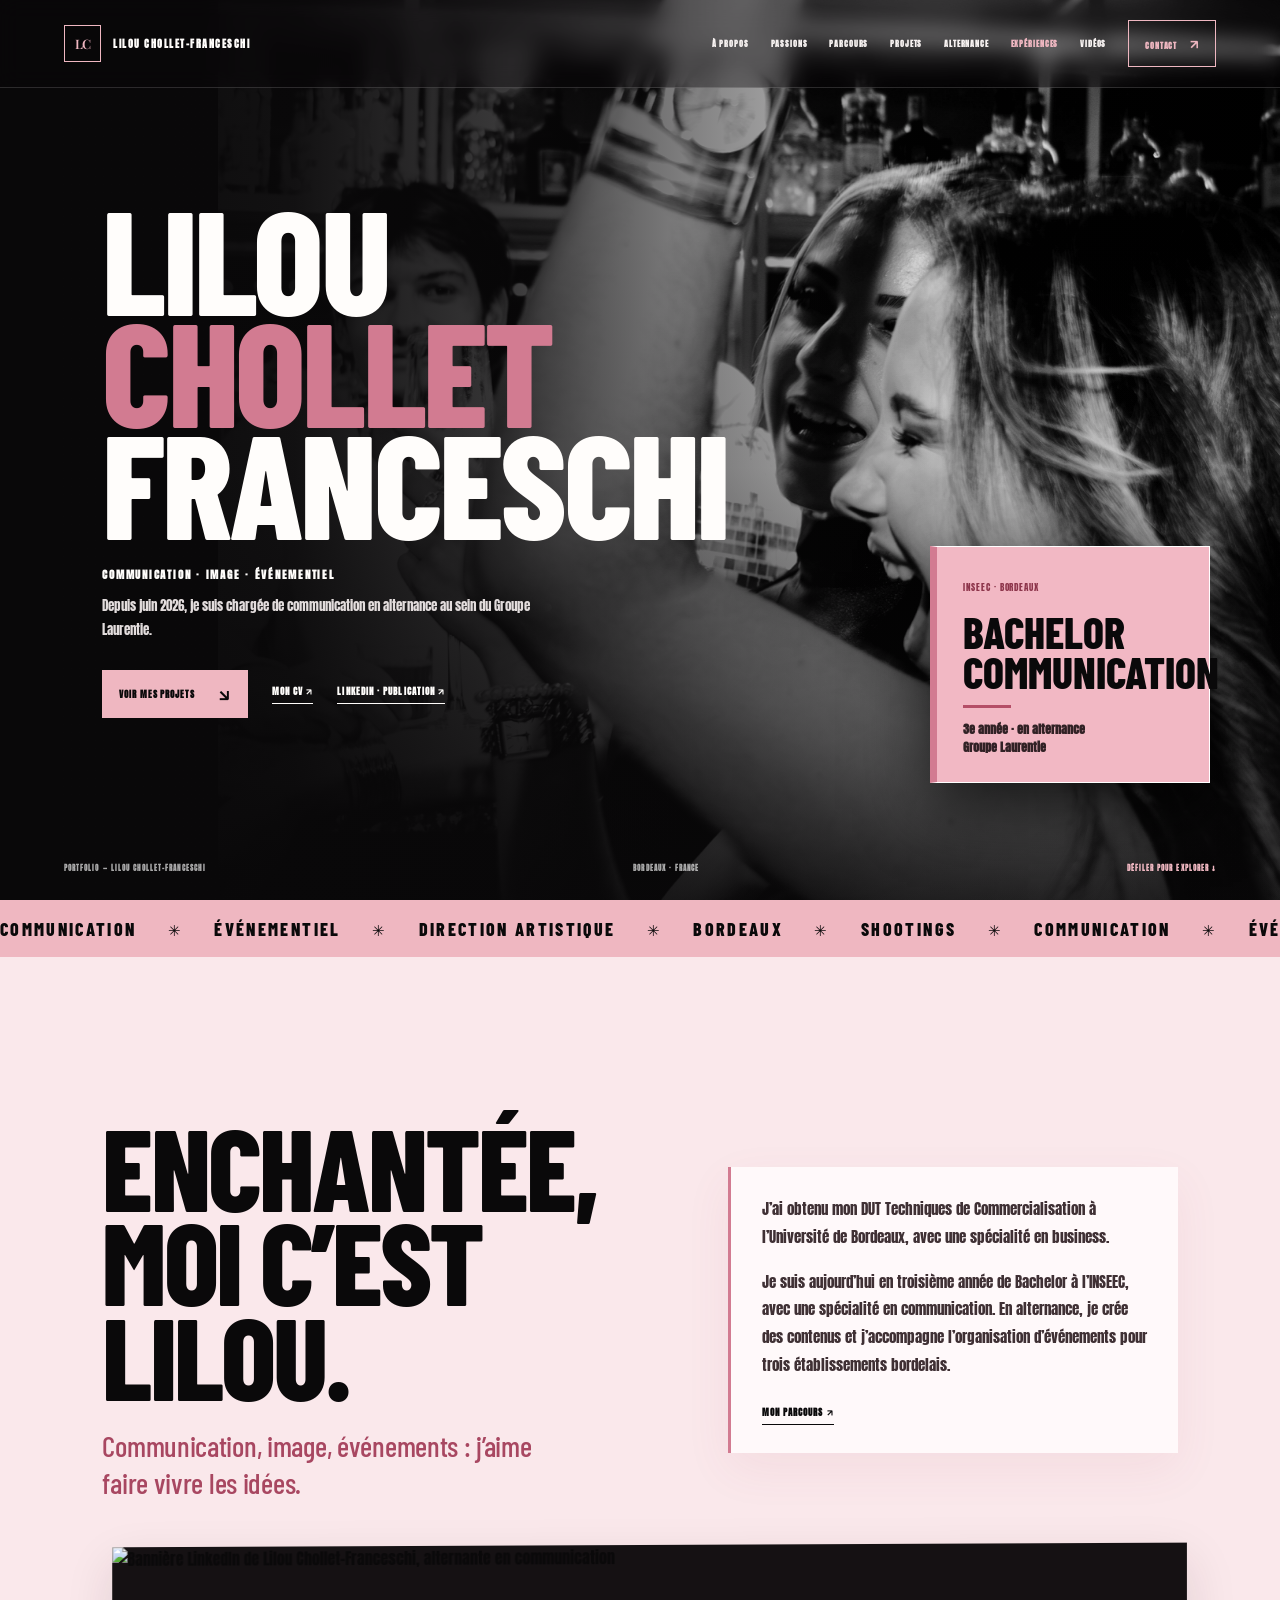
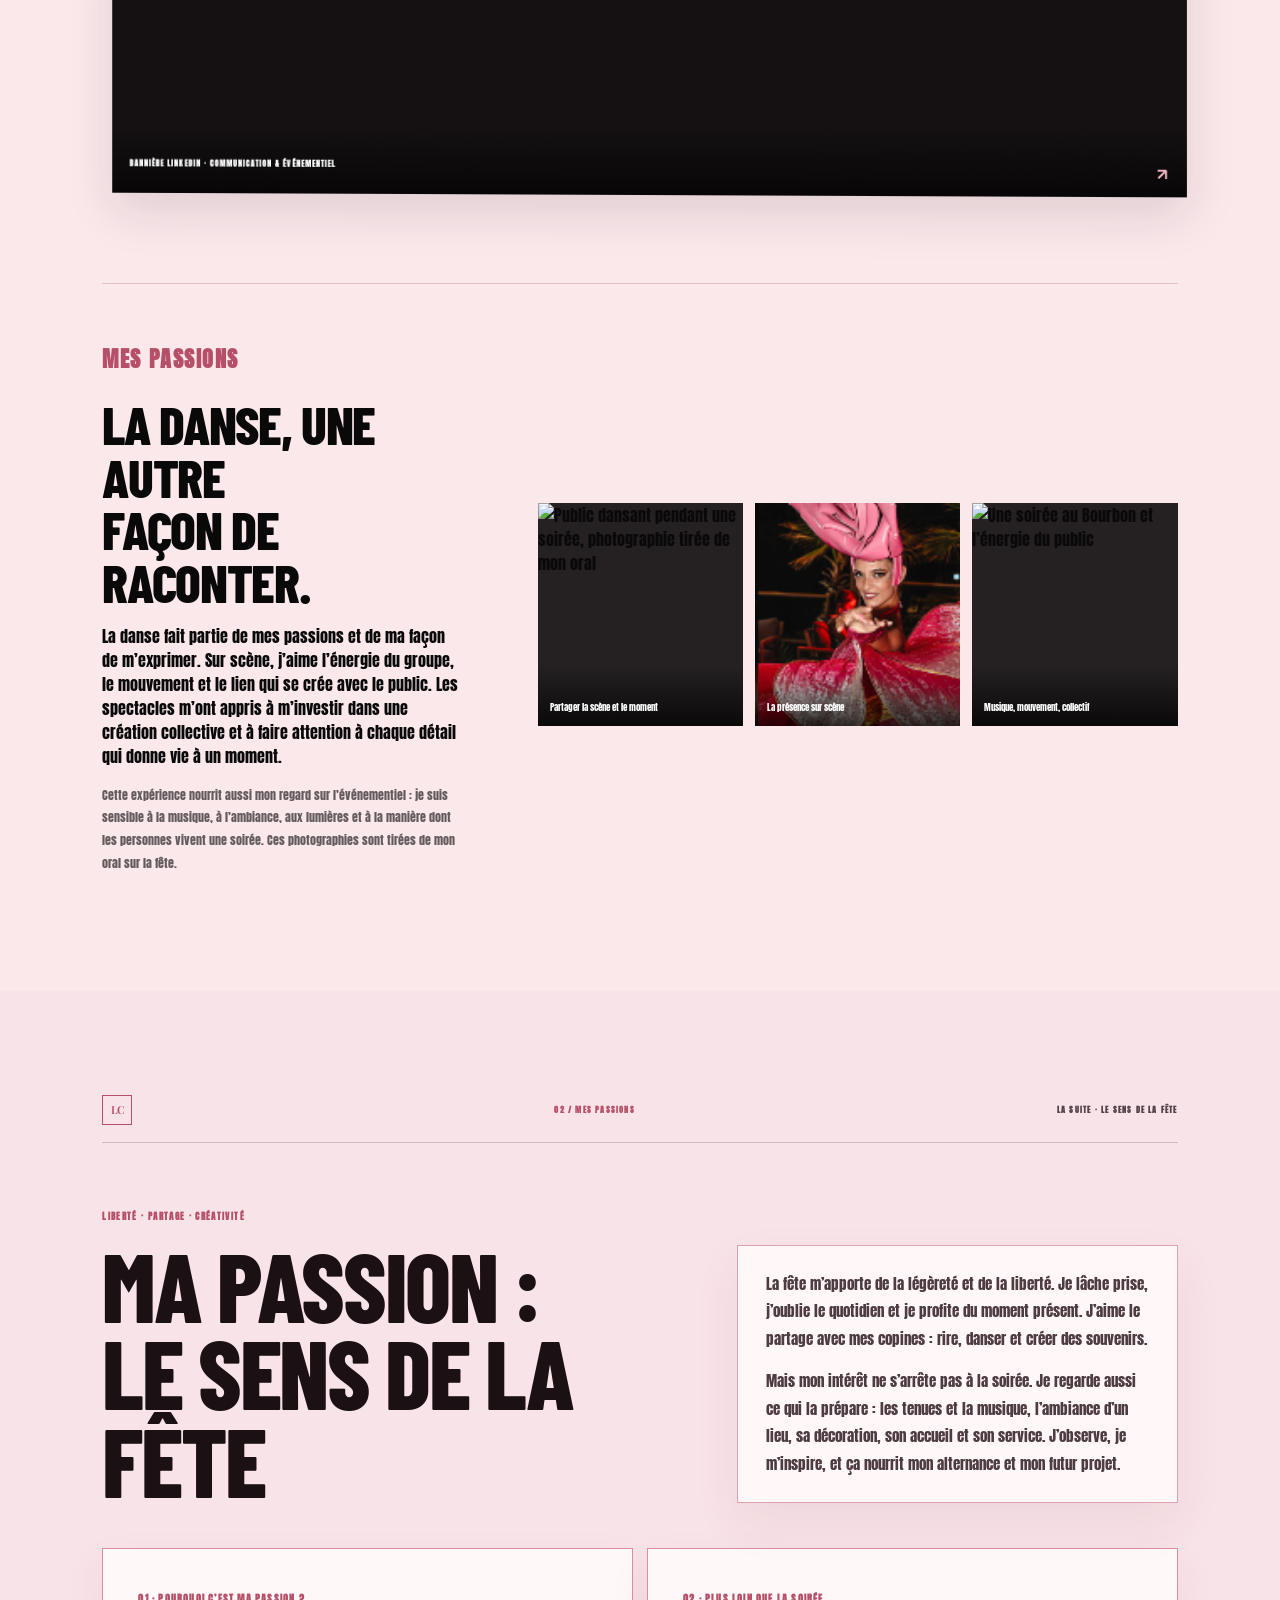
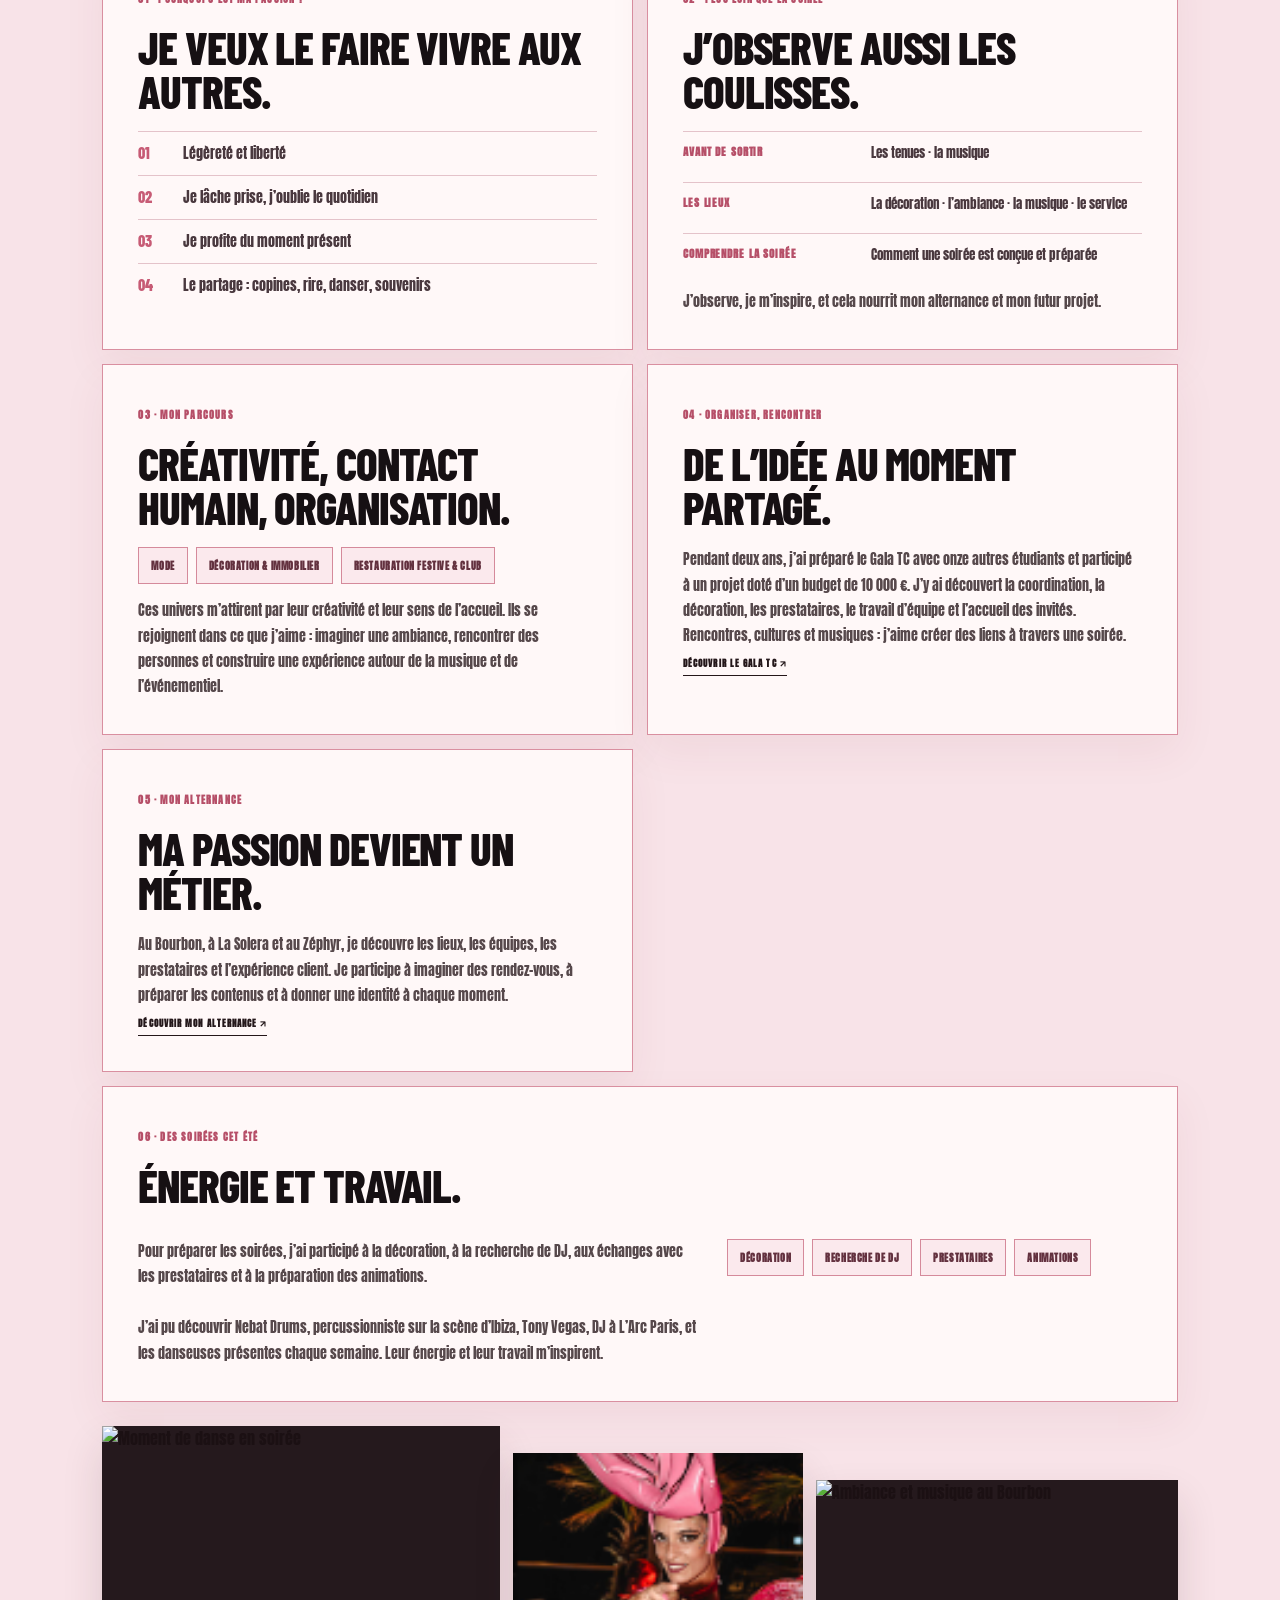
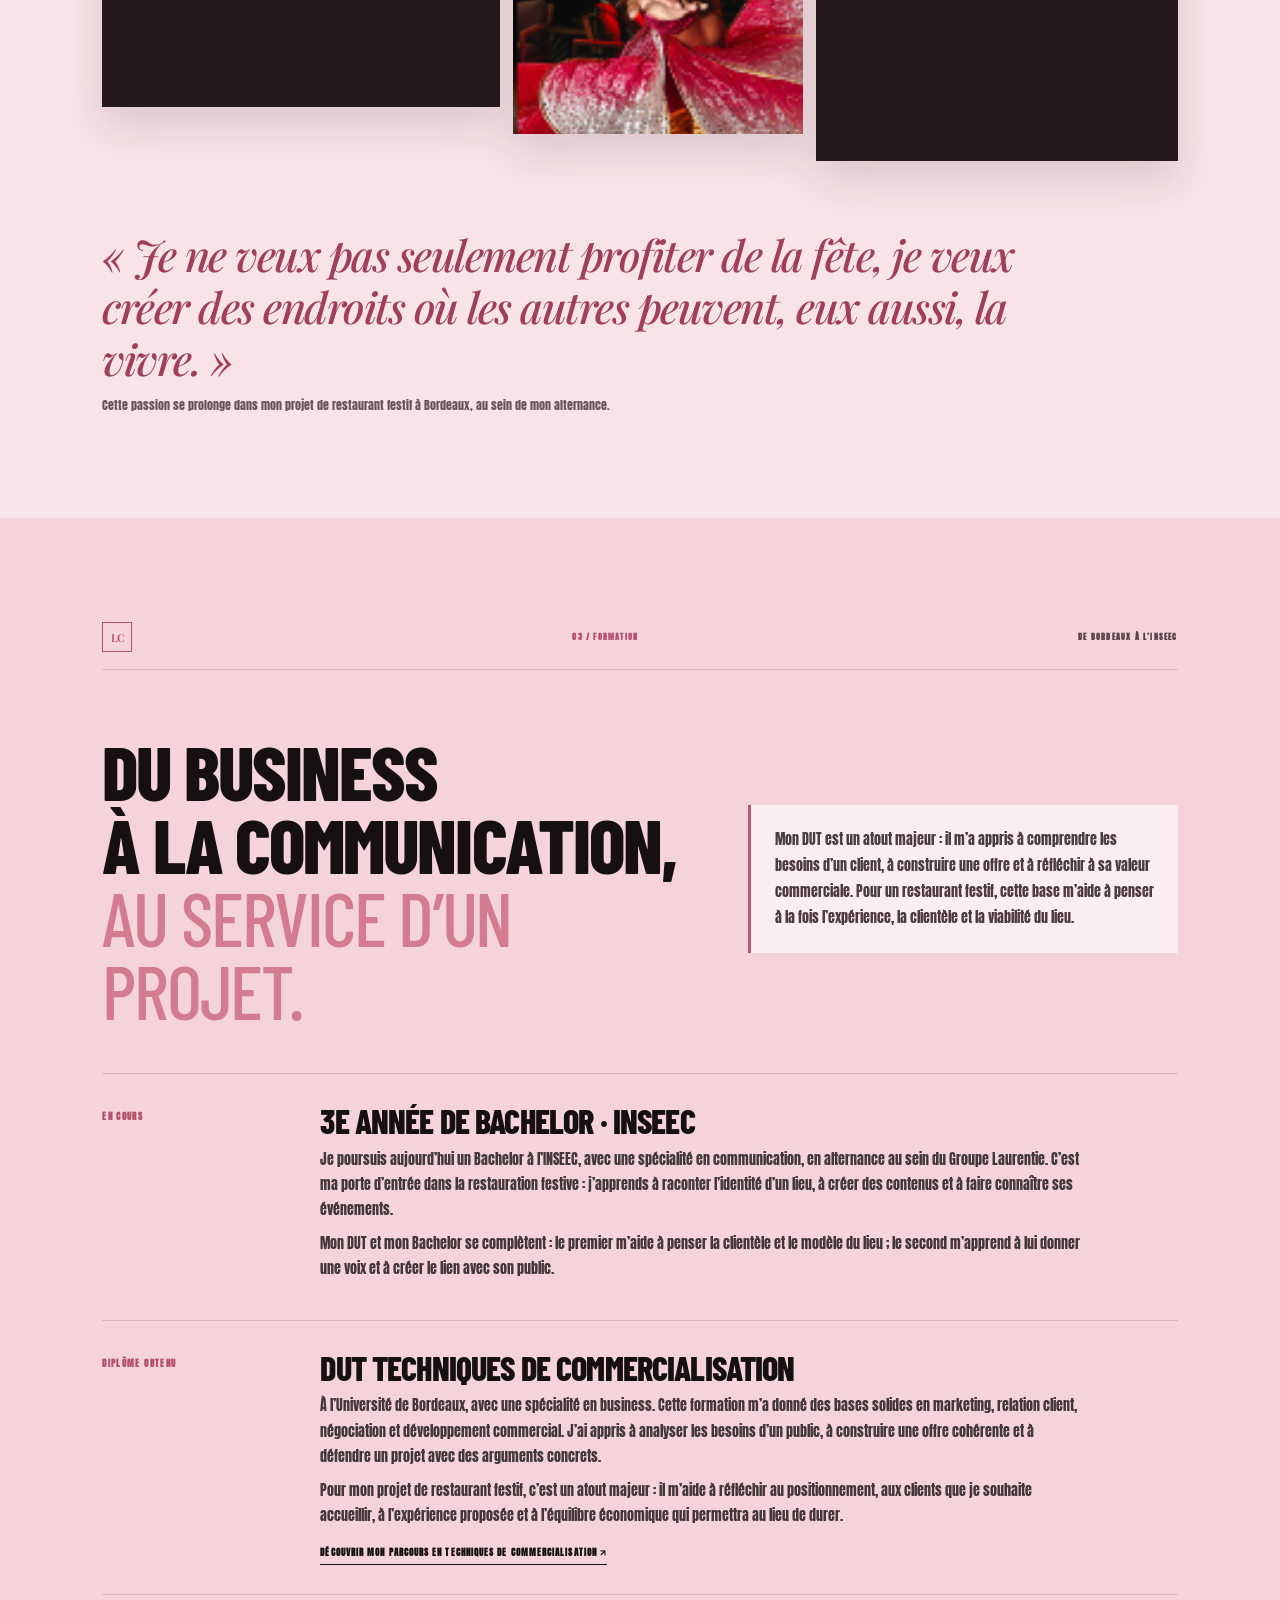
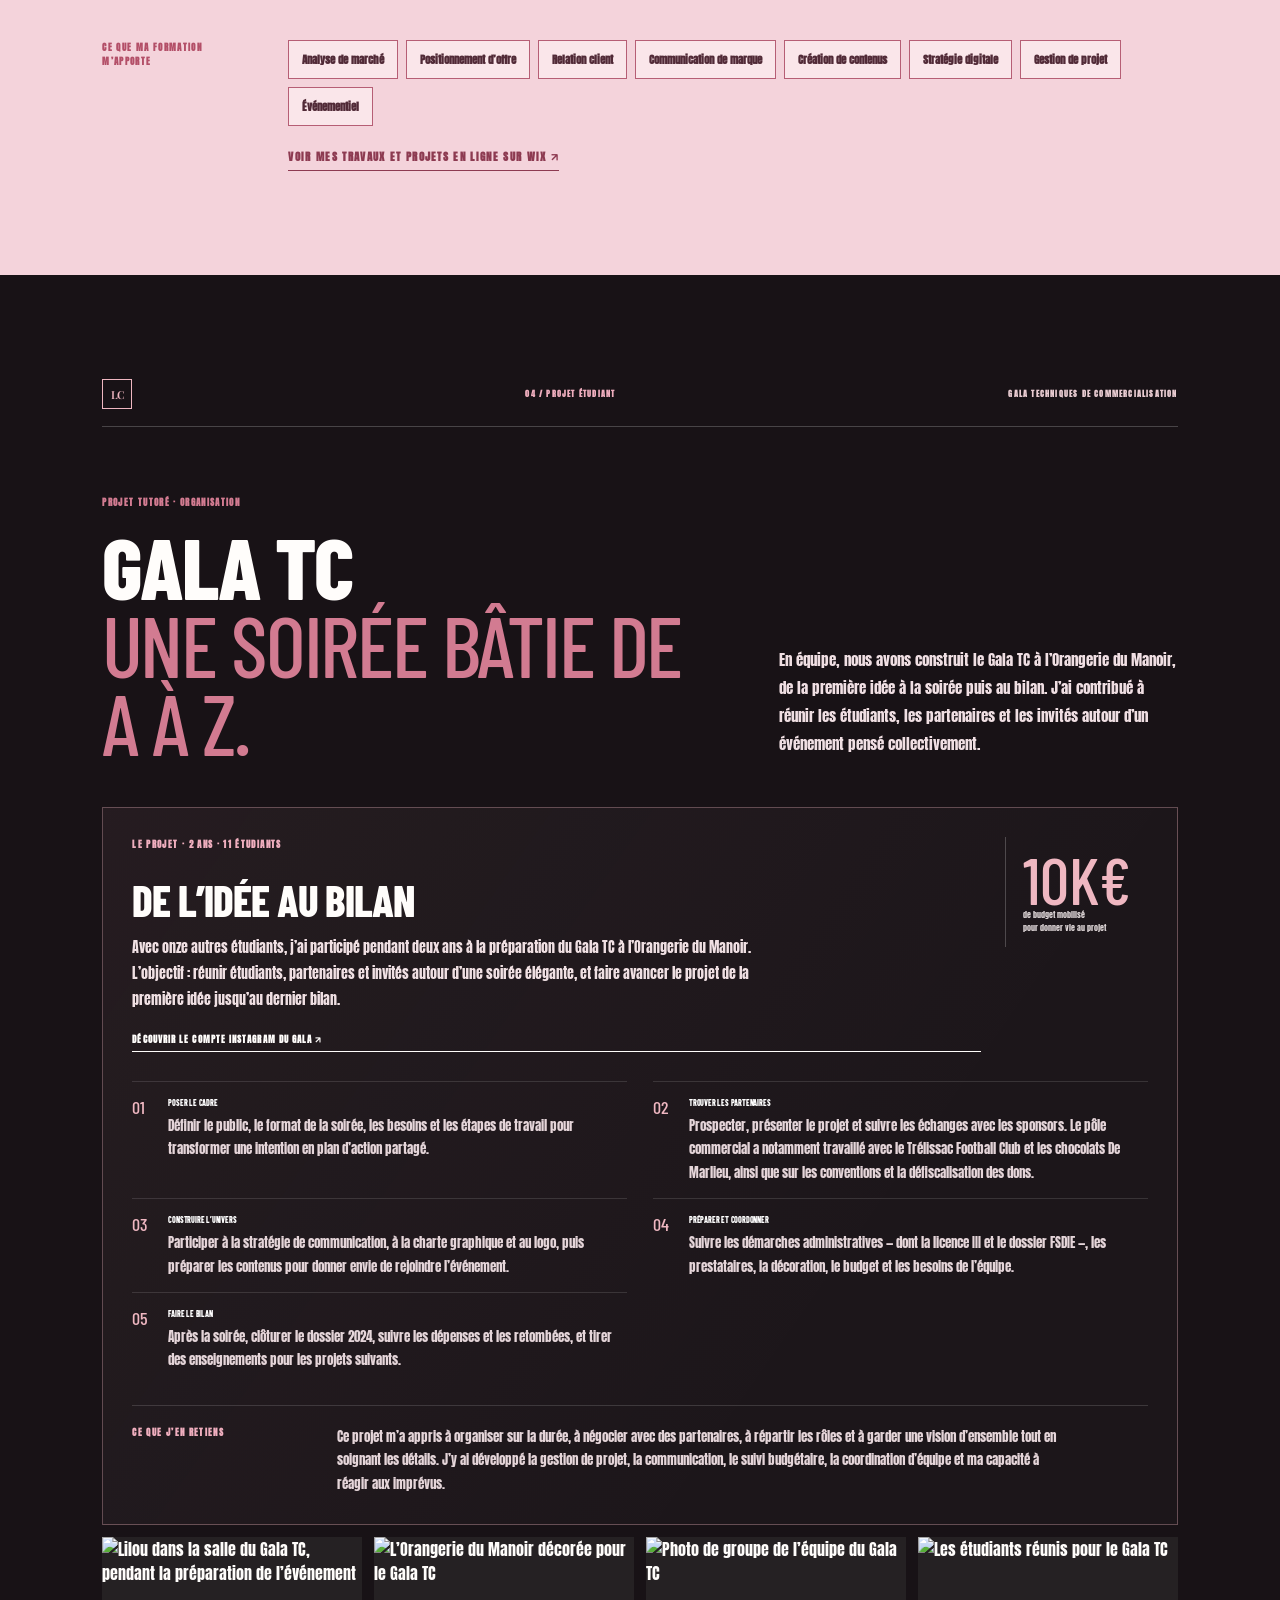
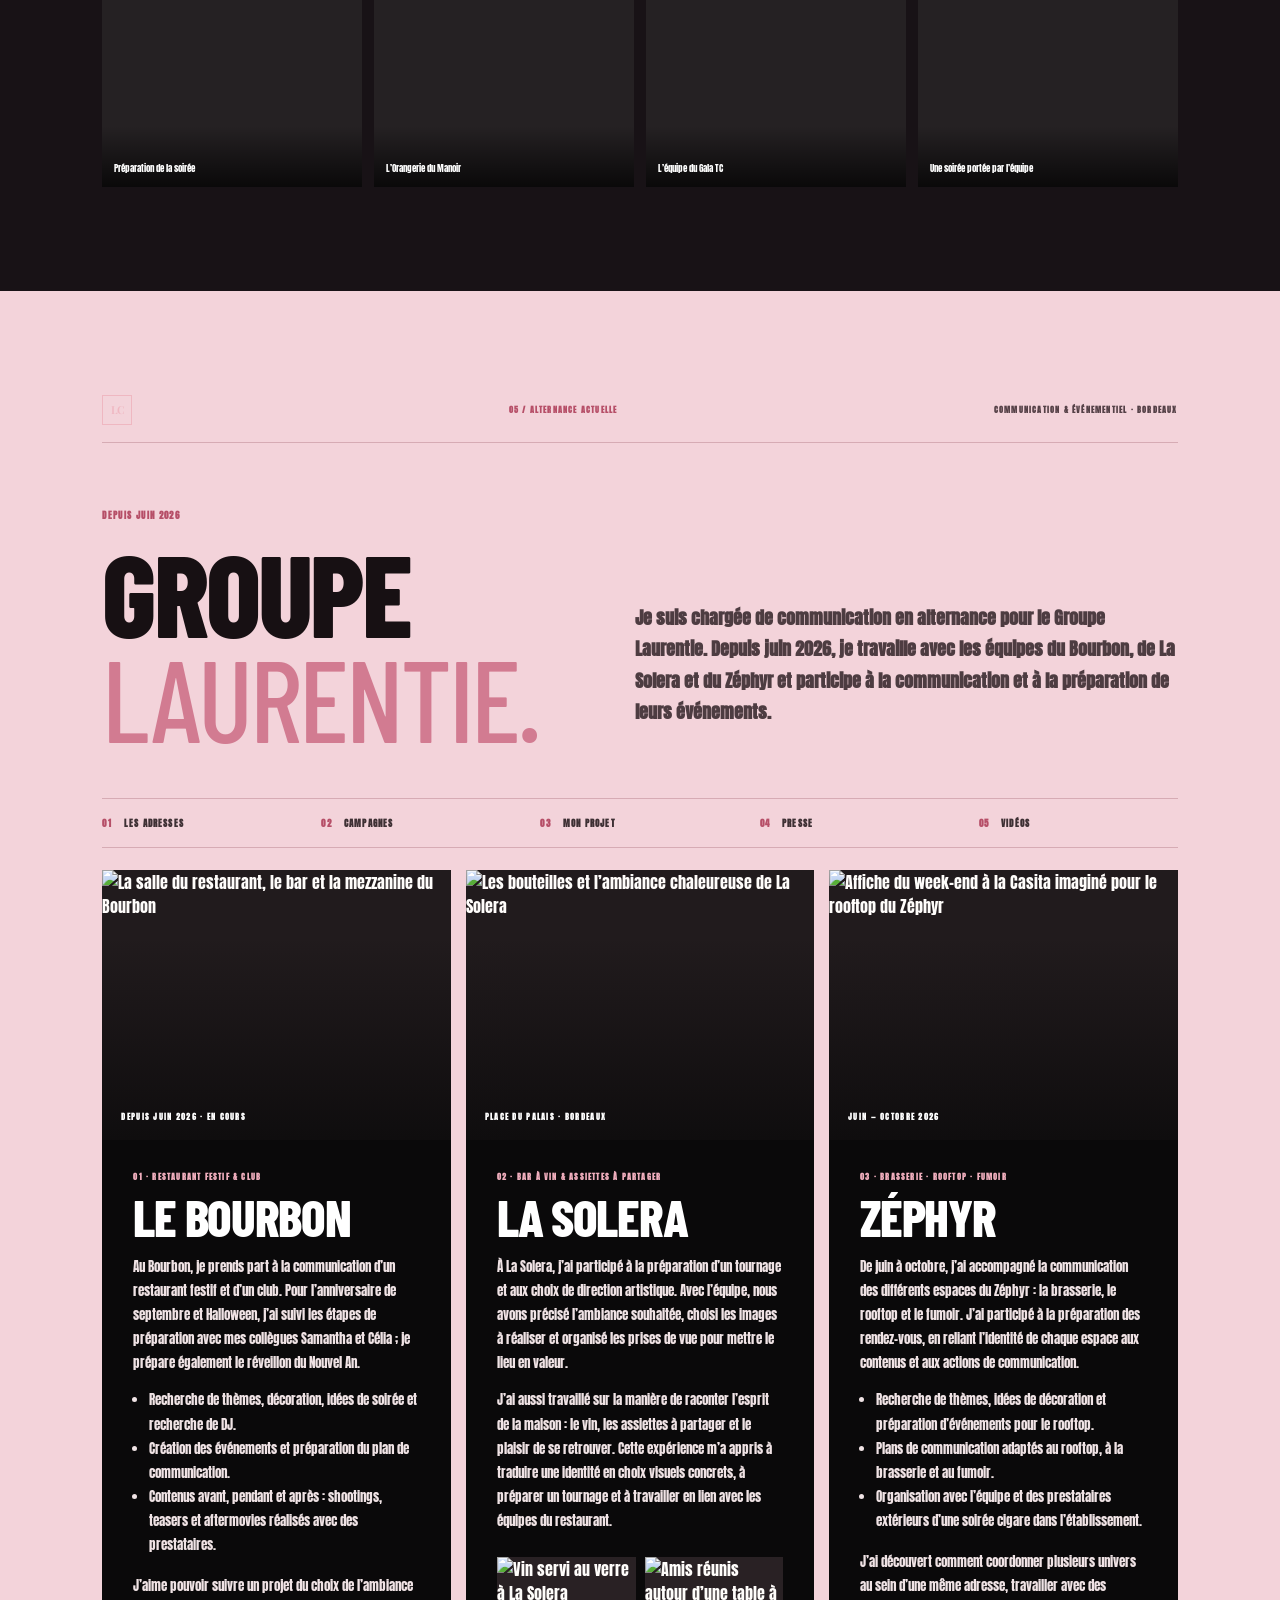
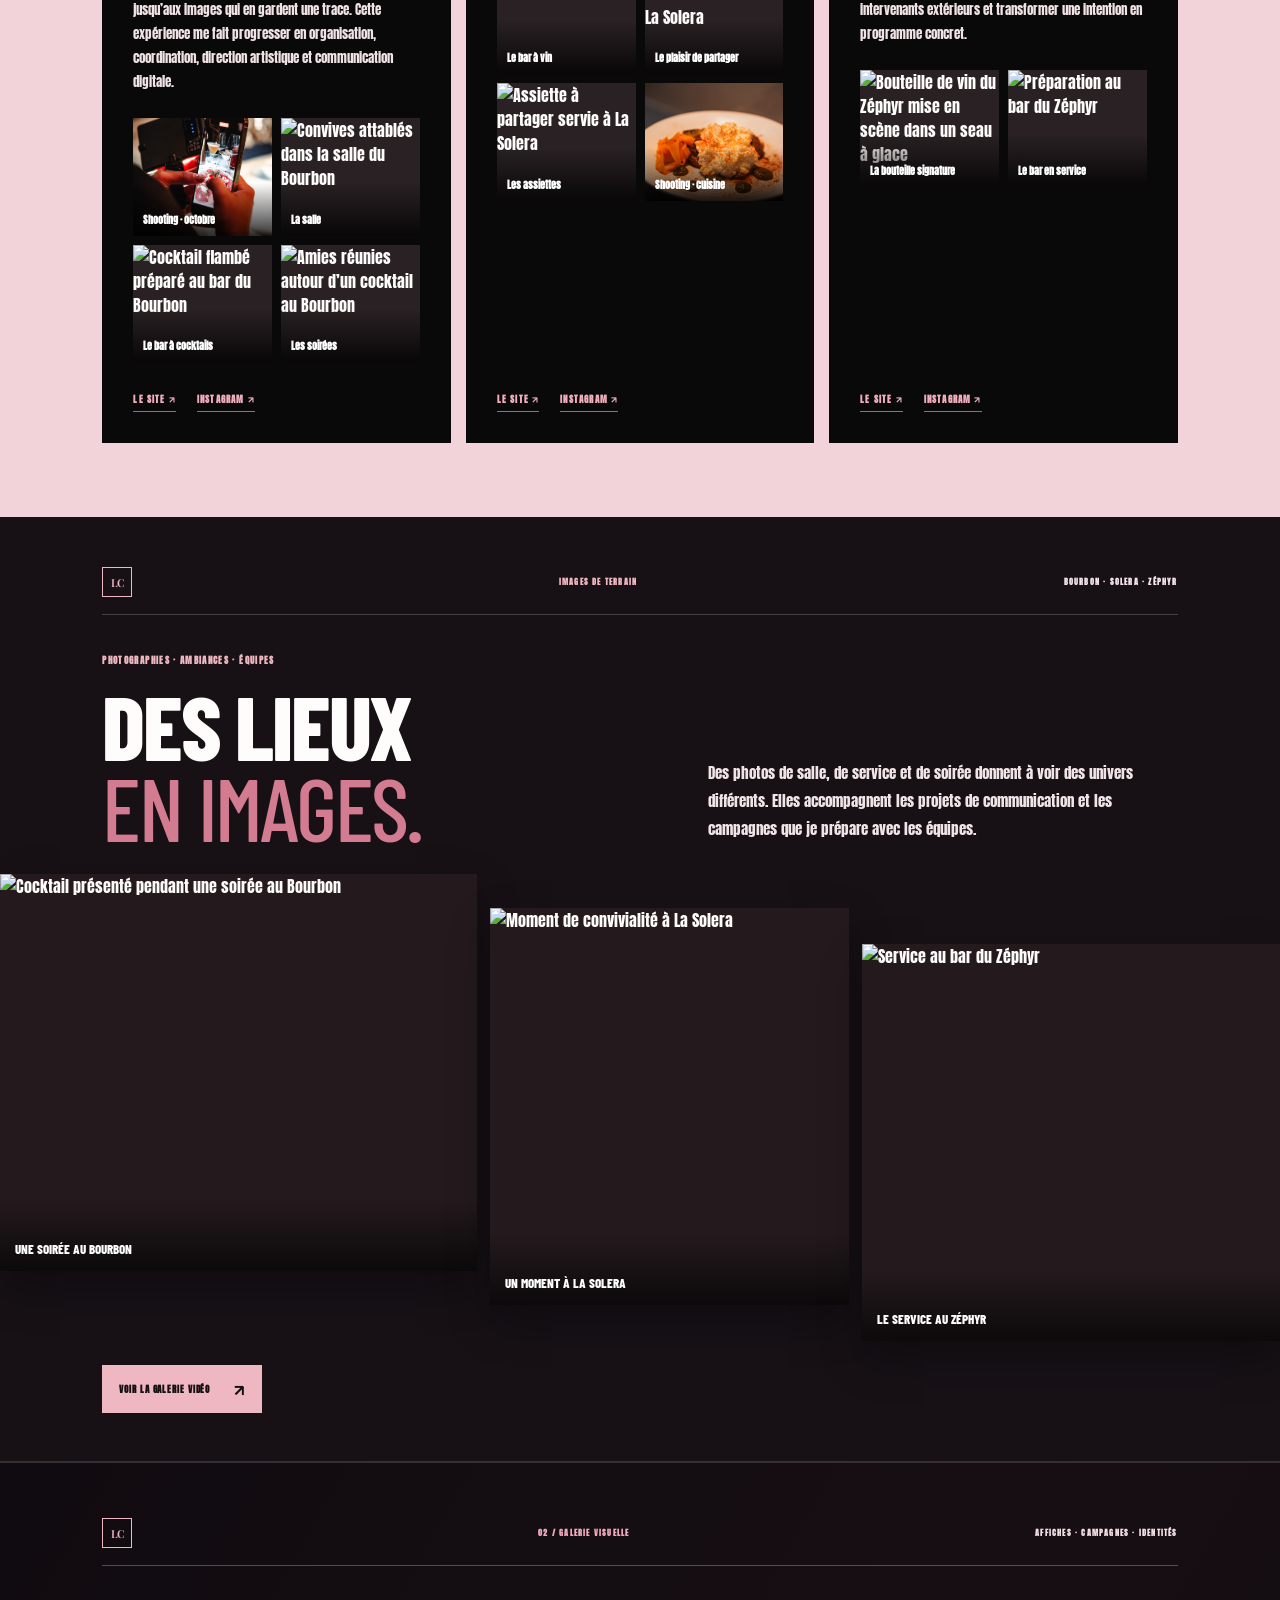
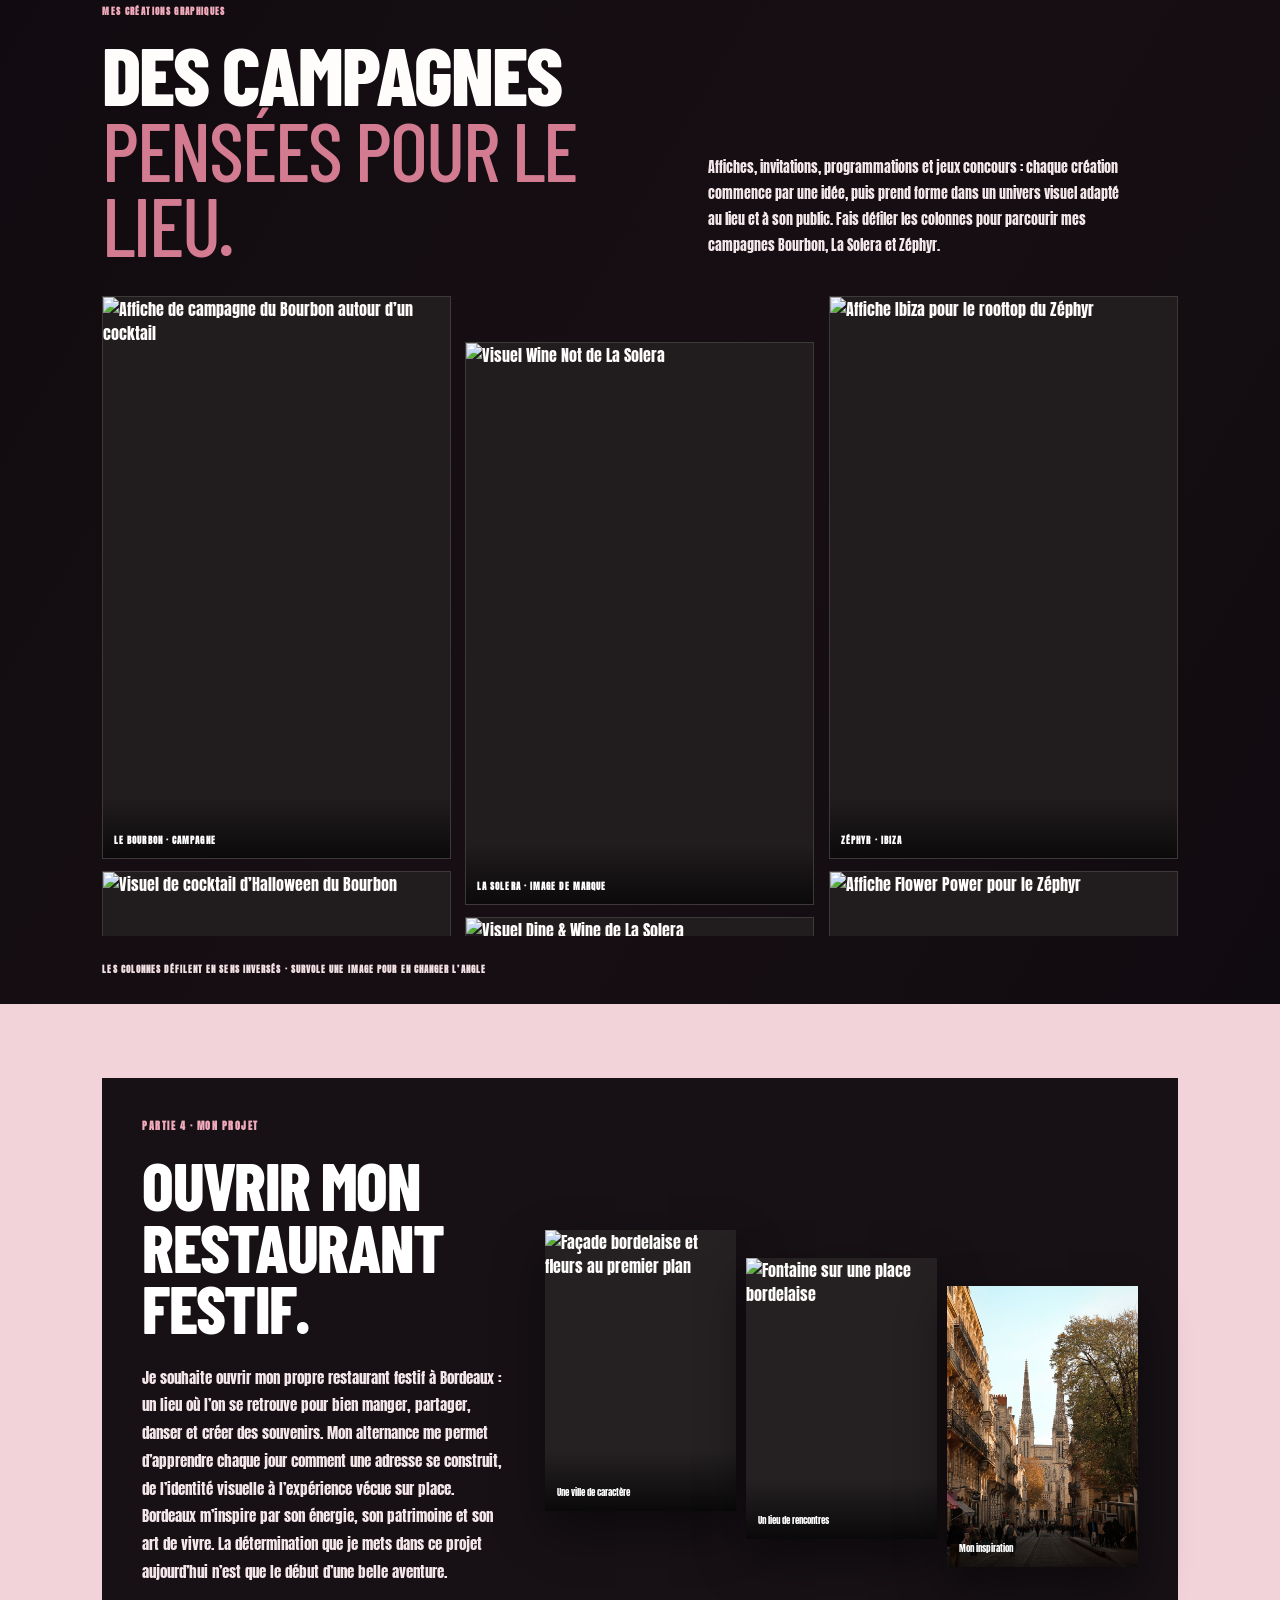
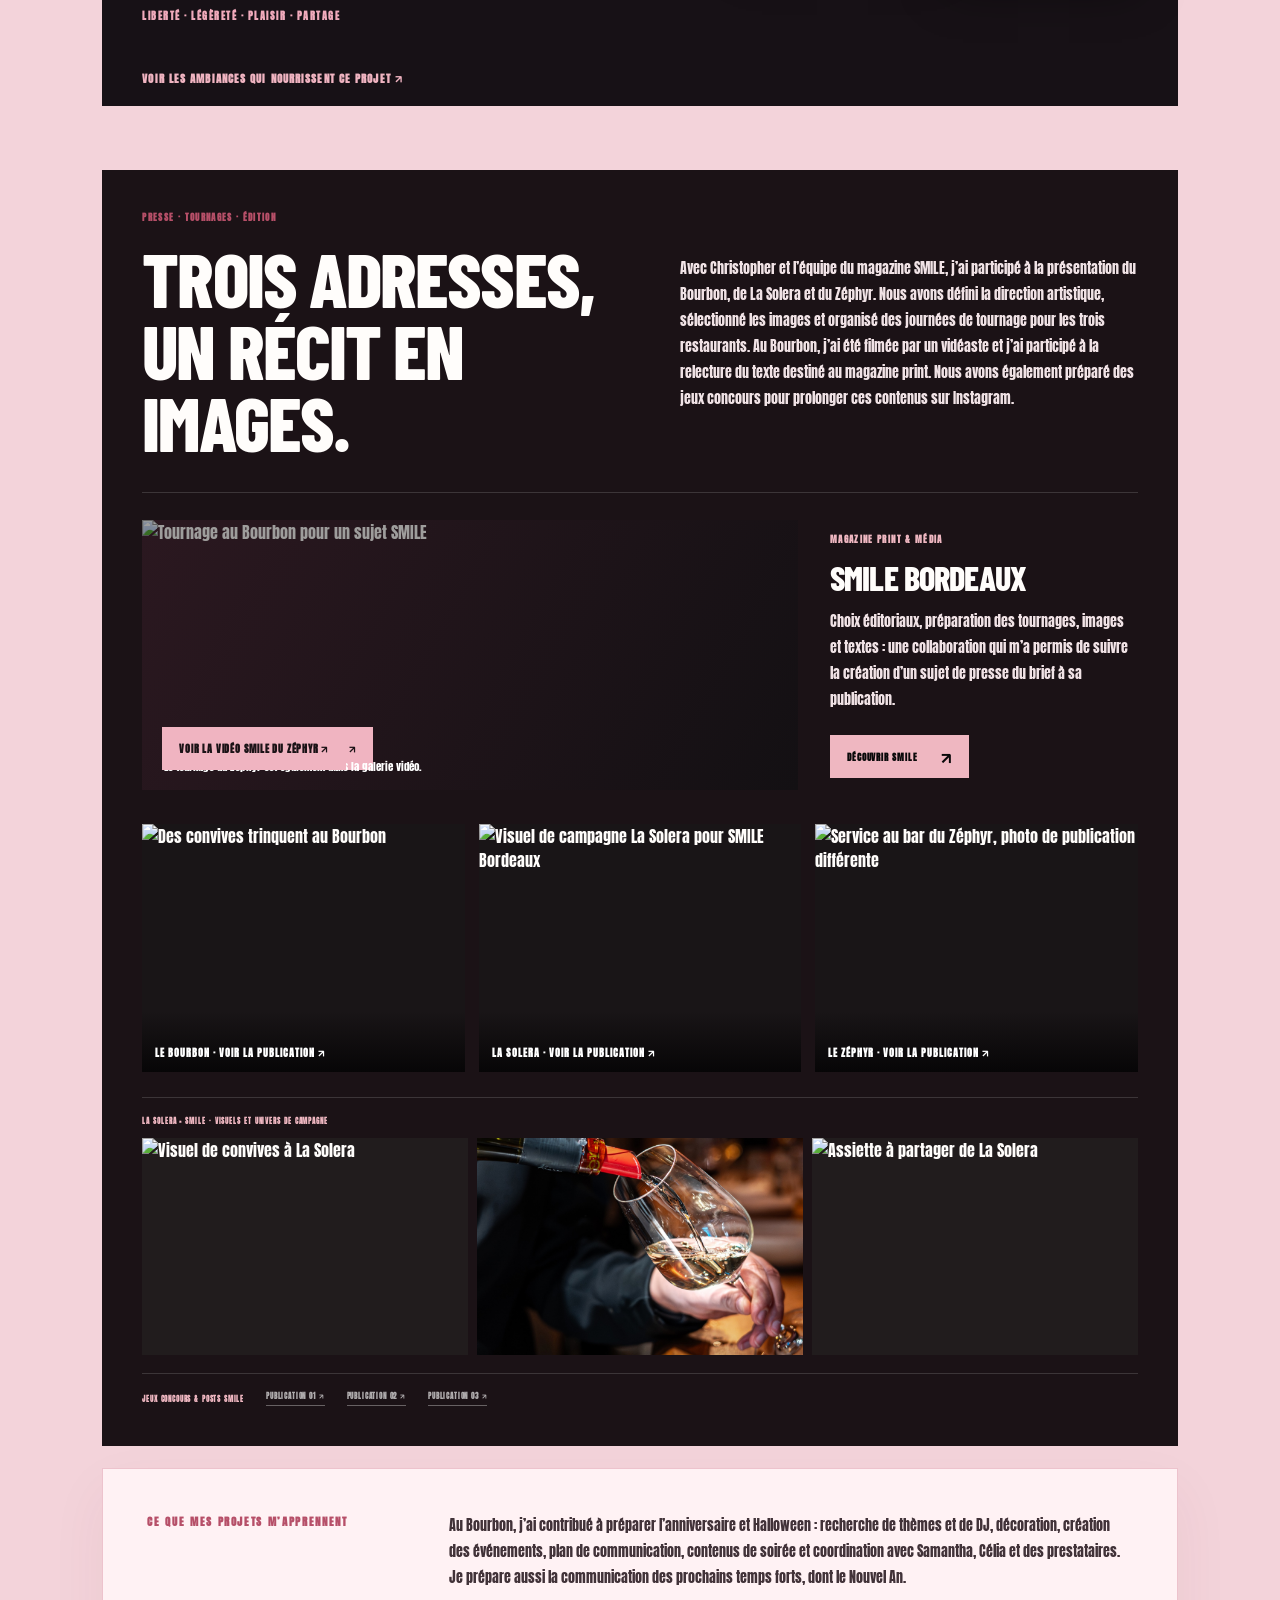
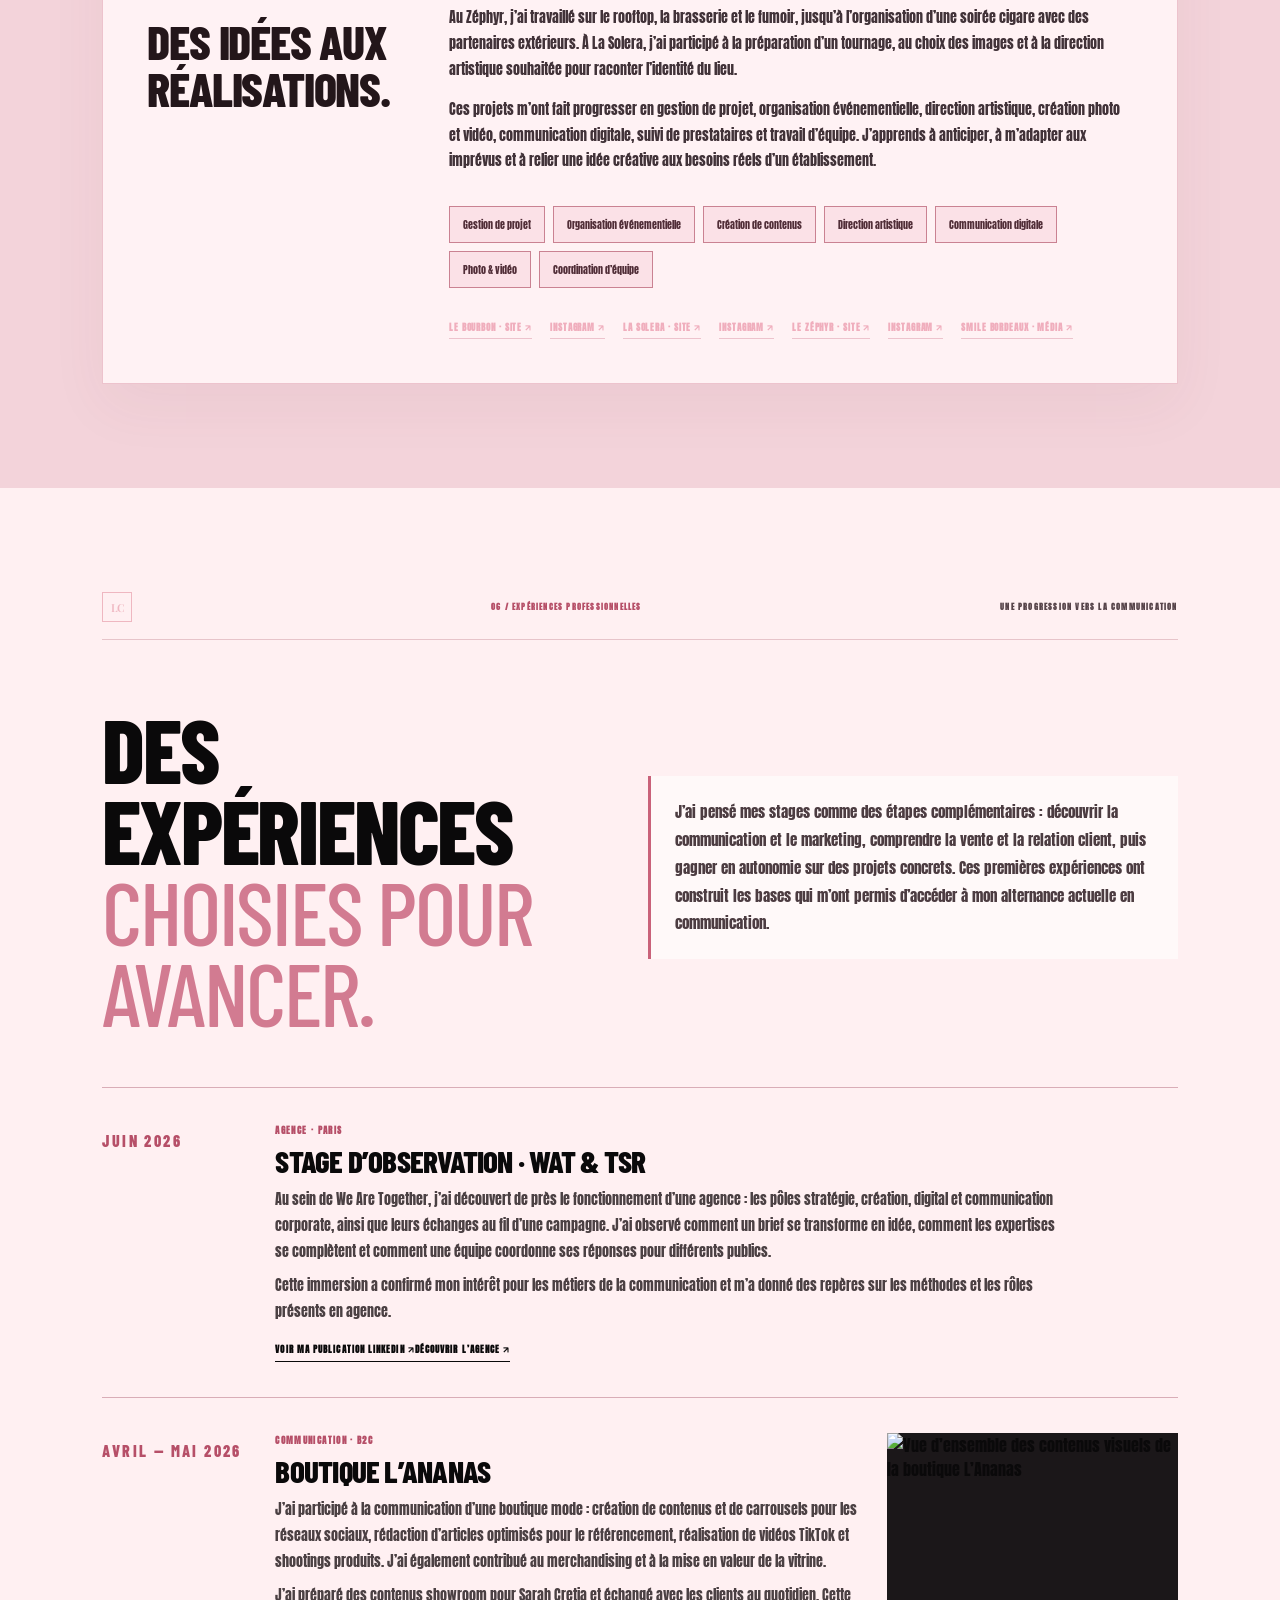
==== index.html @ 144f7898 "Add files via upload" ====
<!doctype html>
<html lang="fr">
<head>
  <meta charset="utf-8">
  <meta name="viewport" content="width=device-width, initial-scale=1">
  <meta name="theme-color" content="#0b0a0b">
  <meta name="description" content="Lilou Chollet Franceschi — portfolio en communication et événementiel, en Bachelor à l’INSEEC et en alternance au sein du Groupe Laurentie à Bordeaux.">
  <title>Lilou Chollet Franceschi — Portfolio</title>
  <link rel="preconnect" href="https://fonts.googleapis.com">
  <link rel="preconnect" href="https://fonts.gstatic.com" crossorigin>
  <link rel="preconnect" href="https://static.wixstatic.com">
  <link rel="preconnect" href="https://images.pexels.com">
  <link rel="preconnect" href="https://images.unsplash.com">
  <link href="https://fonts.googleapis.com/css2?family=Anton&family=Barlow+Condensed:wght@500;600;700;800&family=DM+Sans:wght@400;500;600;700;800&family=Playfair+Display:ital,wght@0,500;0,600;1,500;1,600&display=swap" rel="stylesheet">
  <link rel="stylesheet" href="style.css">
</head>
<body>
  <header class="header">
    <a class="brand" href="#accueil" aria-label="Lilou Chollet Franceschi, accueil">
      <span class="brand-mark">LC</span><span>LILOU CHOLLET-FRANCESCHI</span>
    </a>
    <button class="menu-button" aria-label="Ouvrir le menu" aria-expanded="false" aria-controls="site-nav"><b></b><b></b></button>
    <nav class="nav" id="site-nav" aria-label="Navigation principale">
      <a href="#apropos">À PROPOS</a><a href="#passions">PASSIONS</a><a href="#parcours">PARCOURS</a>
      <a href="#projets">PROJETS</a><a href="#alternance">ALTERNANCE</a><a href="#experiences">EXPÉRIENCES</a>
      <a href="videos.html">VIDÉOS</a><a href="#contact" class="nav-highlight">CONTACT <span>↗</span></a>
    </nav>
  </header>

  <main id="accueil">
    <section class="hero">
      <img class="hero-image" src="images/home-bourbon-bw.jpg" alt="Soirée au Bourbon, photographie noir et blanc" fetchpriority="high">
      <div class="hero-copy">
        <h1>Lilou<br><em>Chollet</em><br>Franceschi</h1>
        <p class="hero-sub">Communication · Image · Événementiel</p>
        <p class="hero-intro">Depuis juin 2026, je suis chargée de communication en alternance au sein du Groupe Laurentie.</p>
        <div class="hero-actions">
          <a class="button button-light" href="#alternance">VOIR MES PROJETS <span>↘</span></a>
          <a class="text-link" href="https://lilouchollet33.wixsite.com/lilou-chollet-france/about-5" target="_blank" rel="noopener">MON CV ↗</a>
          <a class="text-link" href="https://www.linkedin.com/feed/update/urn:li:activity:7530675081346379776/" target="_blank" rel="noopener">LINKEDIN · PUBLICATION ↗</a>
        </div>
      </div>
      <aside class="hero-card" aria-label="Profil de Lilou">
        <span class="hero-card-number">INSEEC · BORDEAUX</span>
        <p class="hero-card-label">Bachelor<br>Communication</p>
        <span class="hero-card-rule"></span>
        <p class="hero-card-caption">3e année · en alternance<br>Groupe Laurentie</p>
      </aside>
      <div class="hero-bottom"><span>PORTFOLIO — LILOU CHOLLET-FRANCESCHI</span><span>BORDEAUX · FRANCE</span><a href="#apropos">DÉFILER POUR EXPLORER ↓</a></div>
    </section>

    <div class="marquee" aria-label="Communication, événementiel, image, Bordeaux">
      <div class="marquee-track" aria-hidden="true">COMMUNICATION <i>✳</i> ÉVÉNEMENTIEL <i>✳</i> DIRECTION ARTISTIQUE <i>✳</i> BORDEAUX <i>✳</i> SHOOTINGS <i>✳</i> COMMUNICATION <i>✳</i> ÉVÉNEMENTIEL <i>✳</i> DIRECTION ARTISTIQUE <i>✳</i> BORDEAUX <i>✳</i> SHOOTINGS <i>✳</i></div>
    </div>

    <section class="intro section-pad" id="apropos">
      <div class="intro-grid">
        <div><h2>ENCHANTÉE,<br>MOI C’EST<br>LILOU.</h2><p class="intro-standfirst">Communication, image, événements : j’aime faire vivre les idées.</p></div>
        <div class="intro-copy"><p>J’ai obtenu mon DUT Techniques de Commercialisation à l’Université de Bordeaux, avec une spécialité en business.</p><p>Je suis aujourd’hui en troisième année de Bachelor à l’INSEEC, avec une spécialité en communication. En alternance, je crée des contenus et j’accompagne l’organisation d’événements pour trois établissements bordelais.</p><a class="inline-link" href="https://lilouchollet33.wixsite.com/lilou-chollet-france/mon-parcours" target="_blank" rel="noopener">MON PARCOURS ↗</a></div>
      </div>
      <a class="linkedin-cover" href="https://www.linkedin.com/feed/update/urn:li:activity:7530675081346379776/" target="_blank" rel="noopener" aria-label="Voir la publication LinkedIn de Lilou">
        <img src="images/campaigns/linkedin-cover.jpg" alt="Bannière LinkedIn de Lilou Chollet-Franceschi, alternante en communication">
        <span>BANNIÈRE LINKEDIN · COMMUNICATION &amp; ÉVÉNEMENTIEL <b>↗</b></span>
      </a>
      <div class="interests">
        <div class="interest-copy"><p class="eyebrow wine">MES PASSIONS</p><h3>LA DANSE, UNE AUTRE<br>FAÇON DE RACONTER.</h3><p>La danse fait partie de mes passions et de ma façon de m’exprimer. Sur scène, j’aime l’énergie du groupe, le mouvement et le lien qui se crée avec le public. Les spectacles m’ont appris à m’investir dans une création collective et à faire attention à chaque détail qui donne vie à un moment.</p><p>Cette expérience nourrit aussi mon regard sur l’événementiel : je suis sensible à la musique, à l’ambiance, aux lumières et à la manière dont les personnes vivent une soirée. Ces photographies sont tirées de mon oral sur la fête.</p></div>
        <div class="passion-gallery" aria-label="Photographies de soirées présentées dans mon oral sur la fête">
          <figure><img src="images/danse-soiree.jpg" alt="Public dansant pendant une soirée, photographie tirée de mon oral" loading="lazy"><figcaption>Partager la scène et le moment</figcaption></figure>
          <figure><img src="images/danse-performer.jpg" alt="Danseuse en costume sur scène, photographie tirée de mon oral" loading="lazy"><figcaption>La présence sur scène</figcaption></figure>
          <figure><img src="images/bourbon-evening.jpg" alt="Une soirée au Bourbon et l’énergie du public" loading="lazy"><figcaption>Musique, mouvement, collectif</figcaption></figure>
        </div>
      </div>
    </section>

    <section class="event-passion section-pad" id="passions" aria-labelledby="event-passion-title">
      <div class="section-label"><span>02 / MES PASSIONS</span><span>LA SUITE · LE SENS DE LA FÊTE</span></div>
      <div class="event-passion-heading"><div><p class="eyebrow">LIBERTÉ · PARTAGE · CRÉATIVITÉ</p><h2 id="event-passion-title">MA PASSION :<br>LE SENS DE LA FÊTE</h2></div><div class="event-passion-copy"><p>La fête m’apporte de la légèreté et de la liberté. Je lâche prise, j’oublie le quotidien et je profite du moment présent. J’aime le partage avec mes copines : rire, danser et créer des souvenirs.</p><p>Mais mon intérêt ne s’arrête pas à la soirée. Je regarde aussi ce qui la prépare : les tenues et la musique, l’ambiance d’un lieu, sa décoration, son accueil et son service. J’observe, je m’inspire, et ça nourrit mon alternance et mon futur projet.</p></div></div>
      <div class="passion-story-grid">
        <article class="passion-story-card"><span class="story-index">01 · POURQUOI C’EST MA PASSION ?</span><h3>JE VEUX LE FAIRE VIVRE AUX AUTRES.</h3><ol><li><b>01</b><span>Légèreté et liberté</span></li><li><b>02</b><span>Je lâche prise, j’oublie le quotidien</span></li><li><b>03</b><span>Je profite du moment présent</span></li><li><b>04</b><span>Le partage : copines, rire, danser, souvenirs</span></li></ol></article>
        <article class="passion-story-card"><span class="story-index">02 · PLUS LOIN QUE LA SOIRÉE</span><h3>J’OBSERVE AUSSI LES COULISSES.</h3><div class="passion-pill-list"><div><b>AVANT DE SORTIR</b><span>Les tenues · la musique</span></div><div><b>LES LIEUX</b><span>La décoration · l’ambiance · la musique · le service</span></div><div><b>COMPRENDRE LA SOIRÉE</b><span>Comment une soirée est conçue et préparée</span></div></div><p>J’observe, je m’inspire, et cela nourrit mon alternance et mon futur projet.</p></article>
        <article class="passion-story-card"><span class="story-index">03 · MON PARCOURS</span><h3>CRÉATIVITÉ, CONTACT HUMAIN, ORGANISATION.</h3><div class="passion-track"><span>MODE</span><span>DÉCORATION &amp; IMMOBILIER</span><span>RESTAURATION FESTIVE &amp; CLUB</span></div><p>Ces univers m’attirent par leur créativité et leur sens de l’accueil. Ils se rejoignent dans ce que j’aime : imaginer une ambiance, rencontrer des personnes et construire une expérience autour de la musique et de l’événementiel.</p></article>
        <article class="passion-story-card"><span class="story-index">04 · ORGANISER, RENCONTRER</span><h3>DE L’IDÉE AU MOMENT PARTAGÉ.</h3><p>Pendant deux ans, j’ai préparé le Gala TC avec onze autres étudiants et participé à un projet doté d’un budget de 10 000 €. J’y ai découvert la coordination, la décoration, les prestataires, le travail d’équipe et l’accueil des invités. Rencontres, cultures et musiques : j’aime créer des liens à travers une soirée.</p><a class="inline-link" href="#projets">DÉCOUVRIR LE GALA TC ↗</a></article>
        <article class="passion-story-card"><span class="story-index">05 · MON ALTERNANCE</span><h3>MA PASSION DEVIENT UN MÉTIER.</h3><p>Au Bourbon, à La Solera et au Zéphyr, je découvre les lieux, les équipes, les prestataires et l’expérience client. Je participe à imaginer des rendez-vous, à préparer les contenus et à donner une identité à chaque moment.</p><a class="inline-link" href="#alternance">DÉCOUVRIR MON ALTERNANCE ↗</a></article>
        <article class="passion-story-card passion-story-wide"><span class="story-index">06 · DES SOIRÉES CET ÉTÉ</span><h3>ÉNERGIE ET TRAVAIL.</h3><div class="summer-details"><p>Pour préparer les soirées, j’ai participé à la décoration, à la recherche de DJ, aux échanges avec les prestataires et à la préparation des animations.</p><div class="summer-actions"><span>DÉCORATION</span><span>RECHERCHE DE DJ</span><span>PRESTATAIRES</span><span>ANIMATIONS</span></div><p>J’ai pu découvrir Nebat Drums, percussionniste sur la scène d’Ibiza, Tony Vegas, DJ à L’Arc Paris, et les danseuses présentes chaque semaine. Leur énergie et leur travail m’inspirent.</p></div></article>
      </div>
      <div class="event-photo-strip" aria-label="Photographies de fête et de spectacle tirées de mon oral"><figure><img src="images/danse-soiree.jpg" alt="Moment de danse en soirée" loading="lazy"></figure><figure><img src="images/danse-performer.jpg" alt="Artiste en représentation" loading="lazy"></figure><figure><img src="images/bourbon-evening.jpg" alt="Ambiance et musique au Bourbon" loading="lazy"></figure></div>
      <blockquote class="event-quote">« Je ne veux pas seulement profiter de la fête, je veux créer des endroits où les autres peuvent, eux aussi, la vivre. »</blockquote>
      <p class="event-photo-note">Cette passion se prolonge dans mon projet de restaurant festif à Bordeaux, au sein de mon alternance.</p>
    </section>
    <section class="journey section-pad" id="parcours">
      <div class="section-label"><span>03 / FORMATION</span><span>DE BORDEAUX À L’INSEEC</span></div>
      <div class="journey-heading"><h2>Du business<br>à la communication,<br><em>au service d’un projet.</em></h2><p>Mon DUT est un atout majeur : il m’a appris à comprendre les besoins d’un client, à construire une offre et à réfléchir à sa valeur commerciale. Pour un restaurant festif, cette base m’aide à penser à la fois l’expérience, la clientèle et la viabilité du lieu.</p></div>
      <div class="timeline">
        <article class="timeline-item"><span class="timeline-date">EN COURS</span><div><h3>3e année de Bachelor · INSEEC</h3><p>Je poursuis aujourd’hui un Bachelor à l’INSEEC, avec une spécialité en communication, en alternance au sein du Groupe Laurentie. C’est ma porte d’entrée dans la restauration festive : j’apprends à raconter l’identité d’un lieu, à créer des contenus et à faire connaître ses événements.</p><p>Mon DUT et mon Bachelor se complètent : le premier m’aide à penser la clientèle et le modèle du lieu ; le second m’apprend à lui donner une voix et à créer le lien avec son public.</p></div></article>
        <article class="timeline-item"><span class="timeline-date">DIPLÔME OBTENU</span><div><h3>DUT Techniques de Commercialisation</h3><p>À l’Université de Bordeaux, avec une spécialité en business. Cette formation m’a donné des bases solides en marketing, relation client, négociation et développement commercial. J’ai appris à analyser les besoins d’un public, à construire une offre cohérente et à défendre un projet avec des arguments concrets.</p><p>Pour mon projet de restaurant festif, c’est un atout majeur : il m’aide à réfléchir au positionnement, aux clients que je souhaite accueillir, à l’expérience proposée et à l’équilibre économique qui permettra au lieu de durer.</p><a class="inline-link" href="tech-de-co.html">DÉCOUVRIR MON PARCOURS EN TECHNIQUES DE COMMERCIALISATION ↗</a></div></article>
      </div>
      <div class="formation-note"><p class="eyebrow wine">CE QUE MA FORMATION M’APPORTE</p><div><div class="skill-cloud"><span>Analyse de marché</span><span>Positionnement d’offre</span><span>Relation client</span><span>Communication de marque</span><span>Création de contenus</span><span>Stratégie digitale</span><span>Gestion de projet</span><span>Événementiel</span></div><a class="inline-link wix-work-link" href="https://lilouchollet33.wixsite.com/lilou-chollet-france" target="_blank" rel="noopener">VOIR MES TRAVAUX ET PROJETS EN LIGNE SUR WIX ↗</a></div></div>
    </section>

    <section class="projects section-pad" id="projets">
      <div class="section-label"><span>04 / PROJET ÉTUDIANT</span><span>GALA TECHNIQUES DE COMMERCIALISATION</span></div>
      <div class="project-intro"><div><p class="eyebrow">PROJET TUTORÉ · ORGANISATION</p><h2>GALA TC<br><em>UNE SOIRÉE BÂTIE DE A À Z.</em></h2></div><p>En équipe, nous avons construit le Gala TC à l’Orangerie du Manoir, de la première idée à la soirée puis au bilan. J’ai contribué à réunir les étudiants, les partenaires et les invités autour d’un événement pensé collectivement.</p></div>
      <div class="gala-details"><div class="gala-overview"><span class="card-index">LE PROJET · 2 ANS · 11 ÉTUDIANTS</span><h3>De l’idée au bilan</h3><p>Avec onze autres étudiants, j’ai participé pendant deux ans à la préparation du Gala TC à l’Orangerie du Manoir. L’objectif : réunir étudiants, partenaires et invités autour d’une soirée élégante, et faire avancer le projet de la première idée jusqu’au dernier bilan.</p><div class="gala-metric"><strong>10K€</strong><span>de budget mobilisé<br>pour donner vie au projet</span></div><a class="inline-link" href="https://www.instagram.com/gala_tcpx/" target="_blank" rel="noopener">DÉCOUVRIR LE COMPTE INSTAGRAM DU GALA ↗</a></div><ol class="gala-steps"><li><span>01</span><div><h4>POSER LE CADRE</h4><p>Définir le public, le format de la soirée, les besoins et les étapes de travail pour transformer une intention en plan d’action partagé.</p></div></li><li><span>02</span><div><h4>TROUVER LES PARTENAIRES</h4><p>Prospecter, présenter le projet et suivre les échanges avec les sponsors. Le pôle commercial a notamment travaillé avec le Trélissac Football Club et les chocolats De Marlieu, ainsi que sur les conventions et la défiscalisation des dons.</p></div></li><li><span>03</span><div><h4>CONSTRUIRE L’UNIVERS</h4><p>Participer à la stratégie de communication, à la charte graphique et au logo, puis préparer les contenus pour donner envie de rejoindre l’événement.</p></div></li><li><span>04</span><div><h4>PRÉPARER ET COORDONNER</h4><p>Suivre les démarches administratives — dont la licence III et le dossier FSDIE —, les prestataires, la décoration, le budget et les besoins de l’équipe.</p></div></li><li><span>05</span><div><h4>FAIRE LE BILAN</h4><p>Après la soirée, clôturer le dossier 2024, suivre les dépenses et les retombées, et tirer des enseignements pour les projets suivants.</p></div></li></ol><div class="gala-takeaway"><span class="card-index">CE QUE J’EN RETIENS</span><p>Ce projet m’a appris à organiser sur la durée, à négocier avec des partenaires, à répartir les rôles et à garder une vision d’ensemble tout en soignant les détails. J’y ai développé la gestion de projet, la communication, le suivi budgétaire, la coordination d’équipe et ma capacité à réagir aux imprévus.</p></div></div>
      <div class="gala-gallery" aria-label="Photos du projet Gala TC">
        <figure class="gala-gallery-main"><img src="https://static.wixstatic.com/media/48f452_4b782f12ff914556b422bf626d8b0c0e~mv2.png" alt="Lilou dans la salle du Gala TC, pendant la préparation de l’événement" loading="lazy"><figcaption>Préparation de la soirée</figcaption></figure>
        <figure><img src="https://static.wixstatic.com/media/48f452_b26b1a0602d94b398b029bb5093a0c61~mv2.png" alt="L’Orangerie du Manoir décorée pour le Gala TC" loading="lazy"><figcaption>L’Orangerie du Manoir</figcaption></figure>
        <figure><img src="https://static.wixstatic.com/media/48f452_e77942127965438e99405b5db6821de4~mv2.png" alt="Photo de groupe de l’équipe du Gala TC" loading="lazy"><figcaption>L’équipe du Gala TC</figcaption></figure>
        <figure><img src="https://static.wixstatic.com/media/48f452_6986a24b245348cf90f86c190868ddb3~mv2.png" alt="Les étudiants réunis pour le Gala TC" loading="lazy"><figcaption>Une soirée portée par l’équipe</figcaption></figure>
      </div>
    </section>

    <section class="alternance section-pad" id="alternance">
      <div class="section-label"><span>05 / ALTERNANCE ACTUELLE</span><span>COMMUNICATION &amp; ÉVÉNEMENTIEL · BORDEAUX</span></div>
      <div class="alternance-heading"><div><p class="eyebrow">DEPUIS JUIN 2026</p><h2>Groupe<br><em>Laurentie.</em></h2></div><div class="alternance-intro"><p>Je suis chargée de communication en alternance pour le Groupe Laurentie. Depuis juin 2026, je travaille avec les équipes du Bourbon, de La Solera et du Zéphyr et participe à la communication et à la préparation de leurs événements.</p></div></div>
      <nav class="alternance-subnav" aria-label="Sous-parties de mon alternance"><a href="#alternance-lieux"><span>01</span> LES ADRESSES</a><a href="#media-campagnes"><span>02</span> CAMPAGNES</a><a href="#projet-bordeaux"><span>03</span> MON PROJET</a><a href="#presse"><span>04</span> PRESSE</a><a href="videos.html"><span>05</span> VIDÉOS</a></nav>
      <div class="venue-grid" id="alternance-lieux">
        <article class="venue-card venue-bourbon">
          <figure class="venue-visual"><img src="https://www.lebourbon-bordeaux.fr/wp-content/themes/bourbon-2026/assets/img/restaurant-bar-club-bordeaux-le-bourbon-salle.webp" alt="La salle du restaurant, le bar et la mezzanine du Bourbon" loading="lazy"><figcaption>Depuis juin 2026 · en cours</figcaption></figure>
          <div class="venue-copy"><p class="venue-index">01 · RESTAURANT FESTIF &amp; CLUB</p><h3>Le Bourbon</h3><p>Au Bourbon, je prends part à la communication d’un restaurant festif et d’un club. Pour l’anniversaire de septembre et Halloween, j’ai suivi les étapes de préparation avec mes collègues Samantha et Célia ; je prépare également le réveillon du Nouvel An.</p><ul><li>Recherche de thèmes, décoration, idées de soirée et recherche de DJ.</li><li>Création des événements et préparation du plan de communication.</li><li>Contenus avant, pendant et après : shootings, teasers et aftermovies réalisés avec des prestataires.</li></ul><p>J’aime pouvoir suivre un projet du choix de l’ambiance jusqu’aux images qui en gardent une trace. Cette expérience me fait progresser en organisation, coordination, direction artistique et communication digitale.</p><div class="venue-gallery" aria-label="Photos du site du Bourbon et de mes shootings"><figure><img src="images/bourbon-content.jpg" alt="Prise de vue d’un plat au smartphone pendant un shooting au Bourbon" loading="lazy"><figcaption>Shooting · octobre</figcaption></figure><figure><img src="https://www.lebourbon-bordeaux.fr/wp-content/themes/bourbon-2026/assets/img/convives-salle-restaurant-bourbon-bordeaux.webp" alt="Convives attablés dans la salle du Bourbon" loading="lazy"><figcaption>La salle</figcaption></figure><figure><img src="https://www.lebourbon-bordeaux.fr/wp-content/themes/bourbon-2026/assets/img/cocktail-flambe-bar-bourbon-bordeaux.webp" alt="Cocktail flambé préparé au bar du Bourbon" loading="lazy"><figcaption>Le bar à cocktails</figcaption></figure><figure><img src="https://www.lebourbon-bordeaux.fr/wp-content/themes/bourbon-2026/assets/img/amies-trinquent-cocktail-champagne-bourbon-bordeaux.webp" alt="Amies réunies autour d’un cocktail au Bourbon" loading="lazy"><figcaption>Les soirées</figcaption></figure></div><div class="venue-links"><a href="https://www.lebourbon-bordeaux.fr/" target="_blank" rel="noopener">LE SITE ↗</a><a href="https://www.instagram.com/lebourbon.bordeaux/" target="_blank" rel="noopener">INSTAGRAM ↗</a></div></div>
        </article>
        <article class="venue-card venue-solera">
          <figure class="venue-visual"><img src="https://static.wixstatic.com/media/e144bb_01b0e5b2856942939a42491a69b2305a~mv2.jpg" alt="Les bouteilles et l’ambiance chaleureuse de La Solera" loading="lazy"><figcaption>Place du Palais · Bordeaux</figcaption></figure>
          <div class="venue-copy"><p class="venue-index">02 · BAR À VIN &amp; ASSIETTES À PARTAGER</p><h3>La Solera</h3><p>À La Solera, j’ai participé à la préparation d’un tournage et aux choix de direction artistique. Avec l’équipe, nous avons précisé l’ambiance souhaitée, choisi les images à réaliser et organisé les prises de vue pour mettre le lieu en valeur.</p><p>J’ai aussi travaillé sur la manière de raconter l’esprit de la maison : le vin, les assiettes à partager et le plaisir de se retrouver. Cette expérience m’a appris à traduire une identité en choix visuels concrets, à préparer un tournage et à travailler en lien avec les équipes du restaurant.</p><div class="venue-gallery" aria-label="Photos du site et des contenus de La Solera"><figure><img src="https://static.wixstatic.com/media/e144bb_b1e98f00e4344c969621a2bfbc8e2f58~mv2.jpg" alt="Vin servi au verre à La Solera" loading="lazy"><figcaption>Le bar à vin</figcaption></figure><figure><img src="https://static.wixstatic.com/media/e144bb_ebef6e3482844ca2bea334f4d9c5f234~mv2.jpg" alt="Amis réunis autour d’une table à La Solera" loading="lazy"><figcaption>Le plaisir de partager</figcaption></figure><figure><img src="https://static.wixstatic.com/media/e144bb_8cb38777bedc40a8b5f0067e45ded4cc~mv2.jpg" alt="Assiette à partager servie à La Solera" loading="lazy"><figcaption>Les assiettes</figcaption></figure><figure><img src="images/solera-smile-dish.jpg" alt="Assiette de La Solera photographiée pour un contenu éditorial" loading="lazy"><figcaption>Shooting · cuisine</figcaption></figure></div><div class="venue-links"><a href="https://www.lasoleraplacedupalais.com/" target="_blank" rel="noopener">LE SITE ↗</a><a href="https://www.instagram.com/la.solera.placedupalais/" target="_blank" rel="noopener">INSTAGRAM ↗</a></div></div>
        </article>
        <article class="venue-card venue-zephyr">
          <figure class="venue-visual"><img src="images/campaigns/zephyr-casita.jpg" alt="Affiche du week-end à la Casita imaginé pour le rooftop du Zéphyr" loading="lazy"><figcaption>Juin — octobre 2026</figcaption></figure>
          <div class="venue-copy"><p class="venue-index">03 · BRASSERIE · ROOFTOP · FUMOIR</p><h3>Zéphyr</h3><p>De juin à octobre, j’ai accompagné la communication des différents espaces du Zéphyr : la brasserie, le rooftop et le fumoir. J’ai participé à la préparation des rendez-vous, en reliant l’identité de chaque espace aux contenus et aux actions de communication.</p><ul><li>Recherche de thèmes, idées de décoration et préparation d’événements pour le rooftop.</li><li>Plans de communication adaptés au rooftop, à la brasserie et au fumoir.</li><li>Organisation avec l’équipe et des prestataires extérieurs d’une soirée cigare dans l’établissement.</li></ul><p>J’ai découvert comment coordonner plusieurs univers au sein d’une même adresse, travailler avec des intervenants extérieurs et transformer une intention en programme concret.</p><div class="venue-gallery" aria-label="Détails photographiques du Zéphyr"><figure><img src="images/zephyr-bottle.jpg" alt="Bouteille de vin du Zéphyr mise en scène dans un seau à glace" loading="lazy"><figcaption>La bouteille signature</figcaption></figure><figure><img src="images/zephyr-bartender.jpg" alt="Préparation au bar du Zéphyr" loading="lazy"><figcaption>Le bar en service</figcaption></figure></div><div class="venue-links"><a href="https://www.zephyr-bordeaux.com/" target="_blank" rel="noopener">LE SITE ↗</a><a href="https://www.instagram.com/zephyr.bordeaux/" target="_blank" rel="noopener">INSTAGRAM ↗</a></div></div>
        </article>
      </div>
      <section class="media-reel photo-reel" id="media-reel" aria-labelledby="media-reel-title">
        <div class="media-reel-intro"><div class="section-label"><span>IMAGES DE TERRAIN</span><span>BOURBON · SOLERA · ZÉPHYR</span></div><div class="media-reel-heading"><div><p class="eyebrow">PHOTOGRAPHIES · AMBIANCES · ÉQUIPES</p><h3 id="media-reel-title">DES LIEUX<br><em>EN IMAGES.</em></h3></div><p>Des photos de salle, de service et de soirée donnent à voir des univers différents. Elles accompagnent les projets de communication et les campagnes que je prépare avec les équipes.</p></div></div>
        <div class="media-photo-grid"><figure><img src="images/bourbon-evening.jpg" alt="Cocktail présenté pendant une soirée au Bourbon" loading="lazy"><figcaption>Une soirée au Bourbon</figcaption></figure><figure><img src="images/solera-smile-toast.jpg" alt="Moment de convivialité à La Solera" loading="lazy"><figcaption>Un moment à La Solera</figcaption></figure><figure><img src="images/zephyr-bartender.jpg" alt="Service au bar du Zéphyr" loading="lazy"><figcaption>Le service au Zéphyr</figcaption></figure></div>
        <a class="button button-light video-page-cta" href="videos.html">VOIR LA GALERIE VIDÉO <span>↗</span></a>
      </section>
      <section class="campaign-wall" id="media-campagnes" aria-labelledby="campaign-wall-title">
        <div class="campaign-wall-head"><div class="section-label"><span>02 / GALERIE VISUELLE</span><span>AFFICHES · CAMPAGNES · IDENTITÉS</span></div><div class="campaign-wall-heading"><div><p class="eyebrow">MES CRÉATIONS GRAPHIQUES</p><h3 id="campaign-wall-title">DES CAMPAGNES<br><em>PENSÉES POUR LE LIEU.</em></h3></div><p>Affiches, invitations, programmations et jeux concours : chaque création commence par une idée, puis prend forme dans un univers visuel adapté au lieu et à son public. Fais défiler les colonnes pour parcourir mes campagnes Bourbon, La Solera et Zéphyr.</p></div></div>
        <div class="campaign-columns" aria-label="Galerie animée de campagnes Bourbon, Solera et Zéphyr">
          <div class="campaign-lane"><div class="campaign-lane-track"><div class="campaign-lane-set"><figure class="campaign-frame"><img src="images/campaigns/bourbon-campaign-poster.jpg" alt="Affiche de campagne du Bourbon autour d’un cocktail" loading="lazy"><figcaption>LE BOURBON · CAMPAGNE</figcaption></figure><figure class="campaign-frame"><img src="images/campaigns/bourbon-cocktail-poster.jpg" alt="Visuel de cocktail d’Halloween du Bourbon" loading="lazy"><figcaption>LE BOURBON · HALLOWEEN</figcaption></figure><figure class="campaign-frame"><img src="images/campaigns/bourbon-club-poster.jpg" alt="Affiche Bourbon Club" loading="lazy"><figcaption>LE BOURBON · CLUB</figcaption></figure><figure class="campaign-frame"><img src="images/campaigns/bourbon-birthday.jpg" alt="Affiche de la soirée anniversaire du Bourbon" loading="lazy"><figcaption>LE BOURBON · ANNIVERSAIRE</figcaption></figure><figure class="campaign-frame"><img src="images/campaigns/bourbon-tomsax.jpg" alt="Affiche de Tom Sax au Bourbon" loading="lazy"><figcaption>LE BOURBON · MUSIQUE</figcaption></figure><figure class="campaign-frame"><img src="images/campaigns/bourbon-programme.jpg" alt="Programmation des soirées du Bourbon en octobre 2026" loading="lazy"><figcaption>LE BOURBON · PROGRAMMATION</figcaption></figure><figure class="campaign-frame"><img src="images/campaigns/bourbon-event-collage.jpg" alt="Collage photographique d’une soirée au Bourbon" loading="lazy"><figcaption>LE BOURBON · COULISSES</figcaption></figure></div></div></div>
          <div class="campaign-lane"><div class="campaign-lane-track"><div class="campaign-lane-set"><figure class="campaign-frame"><img src="images/campaigns/solera-wine-not.jpg" alt="Visuel Wine Not de La Solera" loading="lazy"><figcaption>LA SOLERA · IMAGE DE MARQUE</figcaption></figure><figure class="campaign-frame"><img src="images/campaigns/solera-dine-wine.jpg" alt="Visuel Dine &amp; Wine de La Solera" loading="lazy"><figcaption>LA SOLERA · ÉVÉNEMENT</figcaption></figure><figure class="campaign-frame"><img src="images/campaigns/smile-contest.jpg" alt="Visuel du jeu concours SMILE pour un dîner au restaurant" loading="lazy"><figcaption>SMILE · JEU CONCOURS</figcaption></figure><figure class="campaign-frame"><img src="images/solera-smile-toast.jpg" alt="Convives réunis pour un contenu SMILE à La Solera" loading="lazy"><figcaption>LA SOLERA · TOURNAGE</figcaption></figure></div></div></div>
          <div class="campaign-lane"><div class="campaign-lane-track"><div class="campaign-lane-set"><figure class="campaign-frame"><img src="images/campaigns/zephyr-ibiza.jpg" alt="Affiche Ibiza pour le rooftop du Zéphyr" loading="lazy"><figcaption>ZÉPHYR · IBIZA</figcaption></figure><figure class="campaign-frame"><img src="images/campaigns/zephyr-flower-power.jpg" alt="Affiche Flower Power pour le Zéphyr" loading="lazy"><figcaption>ZÉPHYR · FLOWER POWER</figcaption></figure><figure class="campaign-frame"><img src="images/campaigns/zephyr-casita.jpg" alt="Affiche Week-end à la Casita pour le Zéphyr" loading="lazy"><figcaption>ZÉPHYR · ROOFTOP</figcaption></figure><figure class="campaign-frame"><img src="images/zephyr-open-air.jpg" alt="Invitées lors d’un événement en plein air au Zéphyr" loading="lazy"><figcaption>ZÉPHYR · OPEN AIR</figcaption></figure></div></div></div>
        </div>
        <p class="campaign-wall-note">LES COLONNES DÉFILENT EN SENS INVERSÉS · SURVOLE UNE IMAGE POUR EN CHANGER L’ANGLE</p>
      </section>
      <section class="future-project bordeaux-feature" id="projet-bordeaux" aria-labelledby="future-project-title">
        <div class="bordeaux-copy"><p class="eyebrow">PARTIE 4 · MON PROJET</p><h3 id="future-project-title">OUVRIR MON<br>RESTAURANT FESTIF.</h3><p>Je souhaite ouvrir mon propre restaurant festif à Bordeaux : un lieu où l’on se retrouve pour bien manger, partager, danser et créer des souvenirs. Mon alternance me permet d’apprendre chaque jour comment une adresse se construit, de l’identité visuelle à l’expérience vécue sur place. Bordeaux m’inspire par son énergie, son patrimoine et son art de vivre. La détermination que je mets dans ce projet aujourd’hui n’est que le début d’une belle aventure.</p><p class="project-values">LIBERTÉ · LÉGÈRETÉ · PLAISIR · PARTAGE</p></div>
        <div class="bordeaux-gallery" aria-label="Bordeaux, la ville où Lilou souhaite ouvrir son restaurant festif"><figure><img src="images/bordeaux-palais.png" alt="Façade bordelaise et fleurs au premier plan" loading="lazy"><figcaption>Une ville de caractère</figcaption></figure><figure><img src="images/bordeaux-fontaine.png" alt="Fontaine sur une place bordelaise" loading="lazy"><figcaption>Un lieu de rencontres</figcaption></figure><figure><img src="images/bordeaux-centre-historique.png" alt="Rue et cathédrale au cœur de Bordeaux" loading="lazy"><figcaption>Mon inspiration</figcaption></figure></div>
        <a class="future-project-link" href="videos.html">VOIR LES AMBIANCES QUI NOURRISSENT CE PROJET ↗</a>
      </section>
      <section class="press-section" id="presse" aria-labelledby="press-title">
        <div class="press-heading"><div><p class="eyebrow wine">PRESSE · TOURNAGES · ÉDITION</p><h3 id="press-title">TROIS ADRESSES,<br>UN RÉCIT EN IMAGES.</h3></div><p>Avec Christopher et l’équipe du magazine SMILE, j’ai participé à la présentation du Bourbon, de La Solera et du Zéphyr. Nous avons défini la direction artistique, sélectionné les images et organisé des journées de tournage pour les trois restaurants. Au Bourbon, j’ai été filmée par un vidéaste et j’ai participé à la relecture du texte destiné au magazine print. Nous avons également préparé des jeux concours pour prolonger ces contenus sur Instagram.</p></div>
        <div class="press-body">
          <div class="press-film press-film-link"><img src="images/bourbon-evening.jpg" alt="Tournage au Bourbon pour un sujet SMILE" loading="lazy"><a href="videos.html#smile-bourbon">VOIR LE TOURNAGE SMILE AU BOURBON ↗</a><p>Le tournage du Zéphyr est également dans la galerie vidéo.</p><a href="videos.html#zephyr-smile">VOIR LA VIDÉO SMILE DU ZÉPHYR ↗</a></div>
          <div class="press-side"><p class="card-index">MAGAZINE PRINT &amp; MÉDIA</p><h4>SMILE Bordeaux</h4><p>Choix éditoriaux, préparation des tournages, images et textes : une collaboration qui m’a permis de suivre la création d’un sujet de presse du brief à sa publication.</p><a class="button button-wine" href="https://smile-mag-media.com/bordeaux" target="_blank" rel="noopener">DÉCOUVRIR SMILE <span>↗</span></a></div>
        </div>
        <div class="press-cards" aria-label="Publications et jeux concours des restaurants dans SMILE">
          <article class="press-card"><a href="https://www.instagram.com/p/DeewnNAiKXd/?img_index=1" target="_blank" rel="noopener"><img src="https://www.lebourbon-bordeaux.fr/wp-content/themes/bourbon-2026/assets/img/amies-trinquent-cocktail-champagne-bourbon-bordeaux.webp" alt="Des convives trinquent au Bourbon" loading="lazy"><span>LE BOURBON · VOIR LA PUBLICATION ↗</span></a></article>
          <article class="press-card"><a href="https://www.instagram.com/p/Df4_pXLIhjT/" target="_blank" rel="noopener"><img src="images/solera-smile-cover.jpg" alt="Visuel de campagne La Solera pour SMILE Bordeaux" loading="lazy"><span>LA SOLERA · VOIR LA PUBLICATION ↗</span></a></article>
          <article class="press-card"><a href="https://www.instagram.com/p/DfC6muwISl4/" target="_blank" rel="noopener"><img src="images/zephyr-bartender.jpg" alt="Service au bar du Zéphyr, photo de publication différente" loading="lazy"><span>LE ZÉPHYR · VOIR LA PUBLICATION ↗</span></a></article>
        </div>
        <div class="press-solera-gallery" aria-label="Sélection de visuels de La Solera préparés pour les publications SMILE"><p>LA SOLERA × SMILE · VISUELS ET UNIVERS DE CAMPAGNE</p><div><figure><img src="images/solera-smile-toast.jpg" alt="Visuel de convives à La Solera" loading="lazy"></figure><figure><img src="images/solera-smile-wine.jpg" alt="Service et sélection de vin à La Solera" loading="lazy"></figure><figure><img src="https://static.wixstatic.com/media/e144bb_8cb38777bedc40a8b5f0067e45ded4cc~mv2.jpg" alt="Assiette à partager de La Solera" loading="lazy"></figure></div></div>
        <div class="press-links"><span>JEUX CONCOURS &amp; POSTS SMILE</span><a href="https://www.instagram.com/p/DeewnNAiKXd/?img_index=1" target="_blank" rel="noopener">PUBLICATION 01 ↗</a><a href="https://www.instagram.com/p/Df4_pXLIhjT/" target="_blank" rel="noopener">PUBLICATION 02 ↗</a><a href="https://www.instagram.com/p/DfC6muwISl4/" target="_blank" rel="noopener">PUBLICATION 03 ↗</a></div>
      </section>
      <div class="alternance-afterword"><p class="eyebrow">CE QUE MES PROJETS M’APPRENNENT</p><h3>DES IDÉES AUX RÉALISATIONS.</h3><div class="alternance-summary"><p>Au Bourbon, j’ai contribué à préparer l’anniversaire et Halloween : recherche de thèmes et de DJ, décoration, création des événements, plan de communication, contenus de soirée et coordination avec Samantha, Célia et des prestataires. Je prépare aussi la communication des prochains temps forts, dont le Nouvel An.</p><p>Au Zéphyr, j’ai travaillé sur le rooftop, la brasserie et le fumoir, jusqu’à l’organisation d’une soirée cigare avec des partenaires extérieurs. À La Solera, j’ai participé à la préparation d’un tournage, au choix des images et à la direction artistique souhaitée pour raconter l’identité du lieu.</p><p>Ces projets m’ont fait progresser en gestion de projet, organisation événementielle, direction artistique, création photo et vidéo, communication digitale, suivi de prestataires et travail d’équipe. J’apprends à anticiper, à m’adapter aux imprévus et à relier une idée créative aux besoins réels d’un établissement.</p></div><div class="alternance-skills"><span>Gestion de projet</span><span>Organisation événementielle</span><span>Création de contenus</span><span>Direction artistique</span><span>Communication digitale</span><span>Photo &amp; vidéo</span><span>Coordination d’équipe</span></div><div class="alternance-links"><a href="https://www.lebourbon-bordeaux.fr/" target="_blank" rel="noopener">LE BOURBON · SITE ↗</a><a href="https://www.instagram.com/lebourbon.bordeaux/" target="_blank" rel="noopener">INSTAGRAM ↗</a><a href="https://www.lasoleraplacedupalais.com/" target="_blank" rel="noopener">LA SOLERA · SITE ↗</a><a href="https://www.instagram.com/la.solera.placedupalais/" target="_blank" rel="noopener">INSTAGRAM ↗</a><a href="https://www.zephyr-bordeaux.com/" target="_blank" rel="noopener">LE ZÉPHYR · SITE ↗</a><a href="https://www.instagram.com/zephyr.bordeaux/" target="_blank" rel="noopener">INSTAGRAM ↗</a><a href="https://smile-mag-media.com/bordeaux" target="_blank" rel="noopener">SMILE BORDEAUX · MÉDIA ↗</a></div></div>
    </section>

    <section class="experience section-pad" id="experiences">
      <div class="section-label"><span>06 / EXPÉRIENCES PROFESSIONNELLES</span><span>UNE PROGRESSION VERS LA COMMUNICATION</span></div>
      <div class="experience-intro"><h2>Des expériences<br><em>choisies pour avancer.</em></h2><p>J’ai pensé mes stages comme des étapes complémentaires : découvrir la communication et le marketing, comprendre la vente et la relation client, puis gagner en autonomie sur des projets concrets. Ces premières expériences ont construit les bases qui m’ont permis d’accéder à mon alternance actuelle en communication.</p></div>
      <div class="experience-list">
        <article class="experience-card"><div class="experience-date">JUIN 2026</div><div class="experience-content"><span class="experience-kind">AGENCE · PARIS</span><h3>Stage d’observation · WAT &amp; TSR</h3><p>Au sein de We Are Together, j’ai découvert de près le fonctionnement d’une agence : les pôles stratégie, création, digital et communication corporate, ainsi que leurs échanges au fil d’une campagne. J’ai observé comment un brief se transforme en idée, comment les expertises se complètent et comment une équipe coordonne ses réponses pour différents publics.</p><p>Cette immersion a confirmé mon intérêt pour les métiers de la communication et m’a donné des repères sur les méthodes et les rôles présents en agence.</p><a class="inline-link" href="https://www.linkedin.com/feed/update/urn:li:activity:7530675081346379776/" target="_blank" rel="noopener">VOIR MA PUBLICATION LINKEDIN ↗</a><a class="inline-link" href="https://www.welcometothejungle.com/fr/companies/agence-wat-we-are-together" target="_blank" rel="noopener">DÉCOUVRIR L’AGENCE ↗</a></div></article>
        <article class="experience-card has-photo"><div class="experience-date">AVRIL — MAI 2026</div><div class="experience-content"><span class="experience-kind">COMMUNICATION · B2C</span><h3>Boutique L’Ananas</h3><p>J’ai participé à la communication d’une boutique mode : création de contenus et de carrousels pour les réseaux sociaux, rédaction d’articles optimisés pour le référencement, réalisation de vidéos TikTok et shootings produits. J’ai également contribué au merchandising et à la mise en valeur de la vitrine.</p><p>J’ai préparé des contenus showroom pour Sarah Cretia et échangé avec les clients au quotidien. Cette expérience m’a permis de travailler l’image d’une marque, de produire des formats adaptés aux réseaux sociaux et de relier présentation des produits, expérience en boutique et visibilité en ligne.</p><div class="content-links"><a class="inline-link" href="https://lilouchollet33.wixsite.com/lilou-chollet-france" target="_blank" rel="noopener">MES CRÉATIONS &amp; CONTENUS SUR WIX ↗</a><a class="inline-link" href="https://boutique-lananas.com/" target="_blank" rel="noopener">LA BOUTIQUE ↗</a><a class="inline-link" href="https://boutique-lananas.com/fr/blog/news/ou-manger-a-bordeaux-mes-adresses-coups-de-coeur-testees-rien-que-pour-vous" target="_blank" rel="noopener">MES ADRESSES À BORDEAUX ↗</a><a class="inline-link" href="https://boutique-lananas.com/fr/blog/news/que-faire-a-bordeaux-le-guide-pour-visiter-bordeaux-en-2026" target="_blank" rel="noopener">VISITER BORDEAUX ↗</a></div><div class="experience-skills"><span>Réseaux sociaux</span><span>SEO</span><span>Shooting produit</span><span>Merchandising</span></div></div><figure class="experience-photo experience-photo-carousel" data-carousel aria-label="Carrousel des contenus mode de la boutique L’Ananas"><div class="carousel-viewport"><div class="carousel-track"><div class="carousel-slide"><img src="https://static.wixstatic.com/media/48f452_c5533d591f9a407e92fec9f57e78d520~mv2.png" alt="Vue d’ensemble des contenus visuels de la boutique L’Ananas" loading="lazy"><span>LOOKBOOK · VUE D’ENSEMBLE</span></div><div class="carousel-slide"><img class="lookbook-detail lookbook-left" src="https://static.wixstatic.com/media/48f452_c5533d591f9a407e92fec9f57e78d520~mv2.png" alt="Détail du lookbook et des silhouettes présentées par L’Ananas" loading="lazy"><span>LOOKBOOK · SILHOUETTES</span></div><div class="carousel-slide"><img class="lookbook-detail lookbook-right" src="https://static.wixstatic.com/media/48f452_c5533d591f9a407e92fec9f57e78d520~mv2.png" alt="Détail des pièces et des accessoires du lookbook L’Ananas" loading="lazy"><span>LOOKBOOK · DÉTAILS</span></div></div></div><div class="carousel-controls"><button type="button" data-carousel-prev aria-label="Photo précédente">←</button><span data-carousel-count>01 / 03</span><button type="button" data-carousel-next aria-label="Photo suivante">→</button></div></figure></article>
        <article class="experience-card has-photo"><div class="experience-date">OCTOBRE 2025</div><div class="experience-content"><span class="experience-kind">MARKETING · ESPAGNE</span><h3>Inseryal by Marina d’Or</h3><p>En Espagne, j’ai découvert les enjeux de communication d’un acteur de l’immobilier et du tourisme. Mes missions ont porté sur l’analyse du secteur, la création de publications pour les réseaux sociaux, la traduction de contenus du site et du magazine, ainsi que l’étude des stratégies commerciales et du magazine ELITY.</p><p>Ce stage m’a permis de travailler l’adaptation d’un message à plusieurs langues et publics, la veille de marché, la rédaction et la cohérence entre communication, offre commerciale et expérience de destination.</p><a class="inline-link" href="https://inseryal.com/fr/" target="_blank" rel="noopener">DÉCOUVRIR INSERYAL ↗</a><div class="experience-skills"><span>Étude de marché</span><span>Communication digitale</span><span>Traduction</span><span>Veille concurrentielle</span><span>Je parle espagnol</span></div></div><figure class="experience-photo experience-photo-carousel inseryal-carousel" data-carousel aria-label="Carrousel de photos de la résidence Coral 1 par Inseryal"><div class="carousel-viewport"><div class="carousel-track"><div class="carousel-slide"><img src="https://inseryal.com/images/coral-1/slide-1.webp" alt="Résidence Coral 1 en bord de mer" loading="lazy"><span>CORAL 1 · VUE EXTÉRIEURE</span></div><div class="carousel-slide"><img src="https://inseryal.com/images/coral-1/slide-2.webp" alt="Deuxième vue de la résidence Coral 1" loading="lazy"><span>CORAL 1 · ARCHITECTURE</span></div><div class="carousel-slide"><img src="https://inseryal.com/images/coral-1/slide-3.webp" alt="Troisième vue de la résidence Coral 1" loading="lazy"><span>CORAL 1 · ESPACES DE VIE</span></div></div></div><div class="carousel-controls"><button type="button" data-carousel-prev aria-label="Photo précédente">←</button><span data-carousel-count>01 / 03</span><button type="button" data-carousel-next aria-label="Photo suivante">→</button></div></figure></article>
        <article class="experience-card"><div class="experience-date">COURANT 2025</div><div class="experience-content"><span class="experience-kind">VENTE · CONSEIL CLIENT</span><span class="promod-wordmark" aria-label="Promod">PROMOD</span><h3>VENDEUSE · PROMOD</h3><p>Chez Promod, j’ai accueilli et conseillé les clientes, participé au merchandising, au réassort et à la bonne tenue de la boutique, et réalisé les encaissements. J’ai aussi pris part aux opérations commerciales et à la présentation des collections.</p><p>La vente m’a appris à écouter avant de conseiller, à mieux connaître les attentes d’une clientèle et à contribuer à une expérience cohérente avec l’image de la marque. Ces compétences sont directement utiles pour imaginer la communication d’un lieu qui reçoit du public.</p><div class="experience-skills"><span>Vente conseil</span><span>Relation client</span><span>Merchandising</span><span>Travail d’équipe</span></div></div></article>
        <article class="experience-card has-photo has-bijoux-gallery"><div class="experience-date">JANVIER 2025</div><div class="experience-content"><span class="experience-kind">STAGE · POINT DE VENTE</span><h3>Bijoux Cailloux</h3><p>Lors de ce stage de deux semaines, j’ai découvert les exigences d’un point de vente spécialisé : accueil et conseil, vente, mise en rayon, merchandising, suivi des stocks et inventaires, création de bijoux et encaissement.</p><p>J’ai appris à présenter un produit, à prendre soin de son exposition et à accompagner une cliente dans son choix. Cette première expérience en boutique m’a apporté des bases solides en vente, en organisation et en sens du détail.</p><a class="inline-link" href="https://bijouxcailloux.fr/" target="_blank" rel="noopener">DÉCOUVRIR BIJOUX CAILLOUX ↗</a><div class="experience-skills"><span>Conseil personnalisé</span><span>Vente</span><span>Merchandising</span><span>Gestion des stocks</span><span>Création</span></div></div><div class="bijoux-gallery" aria-label="Photos de Bijoux Cailloux issues du portfolio Wix"><figure><img src="https://static.wixstatic.com/media/48f452_d53ea4612a724609a4be4c90cfb7b62b~mv2.png" alt="La boutique et la sélection de sacs Bijoux Cailloux" loading="lazy"><figcaption>La boutique</figcaption></figure><figure><img src="https://static.wixstatic.com/media/48f452_877ff8c0c4c14d6fb08e5ed99e237244~mv2.png" alt="Détail d’une tenue et d’accessoires Bijoux Cailloux" loading="lazy"><figcaption>Les accessoires</figcaption></figure></div></article>
        <article class="experience-card"><div class="experience-date">DÈS 16 ANS</div><div class="experience-content"><span class="experience-kind">ANIMATION · BAFA</span><h3>Animatrice auprès d’enfants et d’adolescents</h3><p>J’ai commencé l’animation à 16 ans et j’ai travaillé pendant les vacances scolaires jusqu’en 2026. J’ai accompagné des enfants de maternelle, des élèves d’élémentaire et des adolescents, en préparant et en animant des activités adaptées à chaque groupe.</p><p>Cette expérience m’a appris à transmettre des consignes, à rester attentive à la sécurité, à adapter une activité à l’âge du groupe et à gérer des temps collectifs avec calme. J’y ai développé le sens des responsabilités, l’écoute et l’organisation.</p><div class="town-maps" aria-label="Villes de mes expériences d’animation"><a href="https://www.google.com/maps/search/?api=1&amp;query=Blanquefort" target="_blank" rel="noopener"><span>BLANQUEFORT</span><b>OUVRIR LA CARTE ↗</b></a><a href="https://www.google.com/maps/search/?api=1&amp;query=Le+Taillan-Medoc" target="_blank" rel="noopener"><span>LE TAILLAN-MÉDOC</span><b>OUVRIR LA CARTE ↗</b></a><a href="https://www.google.com/maps/search/?api=1&amp;query=Saint-Aubin-de-Medoc" target="_blank" rel="noopener"><span>SAINT-AUBIN-DE-MÉDOC</span><b>OUVRIR LA CARTE ↗</b></a></div><div class="experience-skills"><span>Animation</span><span>Encadrement</span><span>Adaptabilité</span><span>Responsabilité</span></div></div></article>
      </div>
      <div class="first-jobs"><div class="first-jobs-number"><span>MES PREMIÈRES INITIATIVES</span><strong>15</strong><span>ANS</span></div><p>Dès mes 15 ans, j’ai commencé le baby-sitting et la vente de vêtements sur Vinted afin de gagner mon propre argent. Ces premières initiatives m’ont appris à m’organiser, à prendre des responsabilités, à instaurer une relation de confiance avec les familles et à gérer les échanges avec des acheteurs.</p></div>
    </section>

    <section class="contact section-pad" id="contact">
      <div class="section-label"><span>07 / CONTACT</span><span>CONTACT PROFESSIONNEL</span></div>
      <div class="contact-grid">
        <div class="contact-copy"><p class="eyebrow">UN PROJET, UNE SOIRÉE, UNE IDÉE ?</p><h2>CONTACTEZ-<br>MOI.</h2><div class="contact-logo-mark" aria-hidden="true">LC</div><p>Je serais ravie de découvrir votre univers, d’échanger autour de vos idées et de voir comment nous pourrions imaginer la suite ensemble.</p><a class="button button-wine" href="mailto:lilouchollet33@gmail.com?subject=Prise%20de%20contact%20professionnelle">PRENDRE CONTACT <span>↗</span></a></div>
        <div class="contact-panel">
          <div class="phone-card">
            <div class="phone-card-top"><span>CONTACT DIRECT</span><span>BORDEAUX · FRANCE</span></div>
            <div class="telephone-stage" role="img" aria-label="Véritable téléphone fixe rose vintage, photographie des collections du Science Museum Group"><img class="telephone-photo" src="https://coimages.sciencemuseumgroup.org.uk/41/177/medium_1975_0359__0001_.jpg" alt="Téléphone rose Princess ou Comtessa, modèle 701B, 1959–1963" loading="lazy"><span class="phone-ring-mark ring-mark-left" aria-hidden="true">)))</span><span class="phone-ring-mark ring-mark-right" aria-hidden="true">)))</span></div>
            <a class="phone-number" href="tel:+33619416465">06 19 41 64 65 <span>↗</span></a>
            <span class="phone-caption">Un projet, une question, une envie d’échanger ?</span><a class="phone-credit" href="https://collection.sciencemuseumgroup.org.uk/objects/co33616/princess-or-comtessa-dial-telephone-c-1950s-telephones" target="_blank" rel="noopener">TÉLÉPHONE 701B · SCIENCE MUSEUM GROUP · CC BY-NC-SA 4.0 ↗</a>
          </div>
          <div class="contact-details"><div><span class="contact-label">E-MAIL</span><a href="mailto:lilouchollet33@gmail.com">lilouchollet33@gmail.com</a></div><div><span class="contact-label">TÉLÉPHONE</span><a href="tel:+33619416465">06 19 41 64 65</a></div><div><span class="contact-label">BASÉE À</span><p>Bordeaux · France</p></div><a class="cv-link" href="https://lilouchollet33.wixsite.com/lilou-chollet-france/about-5" target="_blank" rel="noopener">MON CV ET MES RECOMMANDATIONS ↗</a><a class="cv-link" href="https://www.linkedin.com/feed/update/urn:li:activity:7530675081346379776/" target="_blank" rel="noopener">VOIR MA PUBLICATION LINKEDIN ↗</a></div>
        </div>
      </div>
    </section>
  </main>

  <footer class="footer"><a class="brand footer-brand" href="#accueil"><span class="brand-mark">LC</span><span>LILOU CHOLLET-FRANCESCHI</span></a><span>© 2026 · PORTFOLIO LILOU CHOLLET-FRANCESCHI</span><a href="videos.html">GALERIE VIDÉO ↗</a><a href="tech-de-co.html">TECHNIQUES DE COMMERCIALISATION ↗</a><a href="https://lilouchollet33.wixsite.com/lilou-chollet-france" target="_blank" rel="noopener">PORTFOLIO WIX D’ORIGINE ↗</a><a href="#accueil">RETOUR EN HAUT ↑</a></footer>
  <script src="script.js"></script>
</body>
</html>
---- style.css ----
:root {
  --ink: #0a090a;
  --ink-soft: #171416;
  --paper: #f5f1ed;
  --paper-deep: #e9e1dc;
  --white: #fffdfb;
  --pink: #efb7c1;
  --pink-deep: #c87889;
  --wine: #6a2638;
  --bourbon-wine: #76273a;
  --bourbon-gold: #c2a16a;
  --muted: #81787a;
  --line: #d8cfca;
  --sans: "Anton", "DM Sans", Arial, sans-serif;
  --display: "Barlow Condensed", Impact, sans-serif;
  --serif: "Playfair Display", Georgia, serif;
}

* { box-sizing: border-box; }
h1, h2, h3, h4 { text-transform: uppercase; }
html { scroll-behavior: smooth; scroll-padding-top: 88px; }
body { margin: 0; background: var(--ink); color: var(--white); font-family: var(--sans); -webkit-font-smoothing: antialiased; }
img { max-width: 100%; }
figure, h1, h2, h3, h4, p { margin-top: 0; }
a { color: inherit; text-decoration: none; }
a:focus-visible, button:focus-visible { outline: 2px solid var(--pink); outline-offset: 4px; }
::selection { color: var(--ink); background: var(--pink); }

.header { position: fixed; z-index: 20; inset: 0 0 auto; height: 88px; display: flex; align-items: center; justify-content: space-between; padding: 0 5%; border-bottom: 1px solid #ffffff25; background: #0908095c; backdrop-filter: blur(11px); transition: background .35s, border-color .35s, height .35s; }
.header.is-scrolled { height: 76px; border-color: #ffffff16; background: #090809ed; }
.brand { display: inline-flex; align-items: center; gap: 12px; font: 800 10px var(--sans); letter-spacing: .15em; }
.brand-mark { display: grid; width: 37px; height: 37px; place-items: center; border: 1px solid var(--pink); color: var(--pink); font: 600 13px var(--serif); letter-spacing: -.1em; }
.nav { display: flex; align-items: center; gap: clamp(12px, 1.7vw, 26px); }
.nav a { color: #f7f2f1; font: 700 8px var(--sans); letter-spacing: .11em; transition: color .2s; }
.nav a:hover, .nav a:focus-visible { color: var(--pink); }
.nav a[aria-current="location"] { color: var(--pink); }
.nav .nav-highlight { padding: 13px 16px; border: 1px solid var(--pink); color: var(--pink); }
.nav-highlight span { margin-left: 10px; font-size: 13px; }
.menu-button { display: none; }

.hero { position: relative; isolation: isolate; display: flex; min-height: max(700px, 100svh); align-items: center; overflow: hidden; padding: 132px 8% 112px; background: var(--ink); }
.hero-image { position: absolute; z-index: -2; inset: 0 0 0 auto; width: 83%; height: 100%; object-fit: cover; object-position: 68% 42%; filter: grayscale(1) contrast(1.14) brightness(.96); }
.hero::before { position: absolute; z-index: -1; content: ""; inset: 0; background: linear-gradient(90deg, #090809 0%, #090809f5 23%, #090809c9 40%, #09080978 55%, #09080925 72%, #09080908 100%), linear-gradient(0deg, #090809d8 0%, #09080918 48%, transparent 74%); }
.hero-copy { position: relative; z-index: 2; width: min(720px, 67%); }
.eyebrow, .section-label, .hero-bottom, .small-note, .card-index, .timeline-date, .experience-date, .contact-label, .cv-link, .venue-index, .experience-kind { font-family: var(--sans); font-size: 9px; font-weight: 800; letter-spacing: .15em; text-transform: uppercase; }
.eyebrow { margin: 0 0 18px; color: var(--pink-deep); }
.eyebrow span { display: inline-block; width: 30px; height: 1px; margin: 0 10px 3px 0; background: currentColor; }
.hero .eyebrow { color: var(--pink); font-size: 8px; }
.hero-welcome { max-width: 430px; margin: 30px 0 12px; color: #f0d9dc; font: italic 15px/1.5 var(--serif); }
.hero h1 { margin: 0; color: var(--white); font: 800 clamp(74px, 11.5vw, 154px)/.76 var(--display); letter-spacing: -.025em; text-transform: uppercase; }
.hero h1 em { color: var(--pink); font-style: normal; }
.hero-sub { margin: 29px 0 11px; font: 800 11px var(--sans); letter-spacing: .16em; text-transform: uppercase; }
.hero-intro { max-width: 455px; margin: 0; color: #e3dddd; font-size: 13px; line-height: 1.8; }
.hero-actions { display: flex; flex-wrap: wrap; gap: 18px 24px; align-items: center; margin-top: 29px; }
.button { display: inline-flex; align-items: center; justify-content: space-between; gap: 24px; min-height: 48px; padding: 0 17px; font: 800 9px var(--sans); letter-spacing: .1em; transition: transform .2s, background .2s; }
.button:hover { transform: translateY(-2px); }
.button span { font-size: 16px; }
.button-light { background: var(--pink); color: var(--ink); }
.button-light:hover { background: #f7cbd2; }
.button-wine { background: var(--ink); color: var(--white); }
.text-link, .inline-link { display: inline-block; border-bottom: 1px solid currentColor; padding-bottom: 5px; font: 800 9px var(--sans); letter-spacing: .12em; }
.text-link:hover, .inline-link:hover { color: var(--pink-deep); }
.hero-card { position: absolute; right: 5.5%; bottom: 13%; width: 280px; min-height: 208px; padding: 25px 26px; border: 1px solid #fff9; border-left: 7px solid var(--bourbon-gold); background: var(--pink); color: var(--ink); box-shadow: 0 20px 58px #000a; }
.hero-card-number { color: #742d3d; font: 400 9px var(--sans); letter-spacing: .11em; }
.hero-card-label { margin: 16px 0 13px; font: 500 clamp(28px, 3vw, 38px)/.92 var(--display); text-transform: uppercase; }
.hero-card-rule { display: block; width: 48px; height: 3px; background: var(--bourbon-wine); }
.hero-card-caption { margin: 12px 0 0; color: #312125; font: 400 12px/1.55 var(--sans); }
.hero-bottom { position: absolute; right: 5%; bottom: 27px; left: 5%; display: flex; justify-content: space-between; color: #ffffffa5; font-size: 7px; }
.hero-bottom a { color: var(--pink); }
.marquee { overflow: hidden; padding: 18px 0 16px; background: var(--pink); color: var(--ink); white-space: nowrap; }
.marquee-track { width: max-content; animation: marquee 34s linear infinite; font: 800 18px var(--display); letter-spacing: .13em; }
.marquee i { margin: 0 25px; font: normal 15px var(--sans); }
@keyframes marquee { to { transform: translateX(-50%); } }

.section-pad { padding: 104px 8%; }
.section-label { display: flex; align-items: center; justify-content: space-between; gap: 20px; padding-bottom: 17px; border-bottom: 1px solid var(--line); color: #ffffff87; font-size: 8px; }
.section-label::before { content: "LC"; display: grid; flex: 0 0 28px; width: 28px; height: 28px; place-items: center; border: 1px solid currentColor; color: var(--pink); font: 600 11px var(--serif); letter-spacing: -.1em; }
.section-label span:first-child { color: var(--pink-deep); }
.section-label span:last-child { text-align: right; }
.intro { background: #f7e3e8; color: var(--ink); }
.intro .section-label, .journey .section-label, .contact .section-label, .experience .section-label { border-color: #0b0a0b2b; color: #5d5557; }
.wine { color: #a65f6c; }
.intro .eyebrow { margin-bottom: 23px; color: #9f4f60; font-size: 22px; letter-spacing: .07em; }
.intro-grid { display: grid; grid-template-columns: 1.1fr .9fr; gap: 8%; align-items: end; padding: 71px 0 79px; }
.intro h2, .journey h2, .experience h2, .alternance h2, .contact h2, .project-intro h2, .event-passion h2 { margin: 0; font: 600 clamp(62px, 8.2vw, 108px)/.91 var(--serif); letter-spacing: -.06em; }
.intro h2 em, .journey h2 em, .experience h2 em, .alternance h2 em, .contact h2 em, .project-intro h2 em, .event-passion h2 em { color: var(--pink-deep); font-weight: 500; }
.intro-standfirst { max-width: 380px; margin: 22px 0 0; color: #984f5d; font: italic 500 clamp(19px, 2.5vw, 27px)/1.25 var(--serif); }
.intro-copy { max-width: 510px; color: #625a5d; font-size: 13px; line-height: 1.9; }
.intro-copy p { margin-bottom: 17px; }
.intro-copy .inline-link { margin-top: 7px; color: var(--ink); }
.bordeaux-feature { display: grid; grid-template-columns: .76fr 1.24fr; gap: 5%; align-items: center; padding: 37px; background: var(--ink); color: var(--white); }
.bordeaux-copy h3, .interest-copy h3 { margin: 15px 0; font: 600 clamp(35px, 4.2vw, 55px)/.98 var(--serif); letter-spacing: -.045em; }
.bordeaux-copy h3 em, .interest-copy h3 em { color: var(--pink); font-weight: 500; }
.bordeaux-copy > p:last-child, .interest-copy > p:last-child { max-width: 390px; color: #d0c9ca; font-size: 12px; line-height: 1.9; }
.bordeaux-gallery, .passion-gallery, .gala-gallery, .stage-gallery, .event-mosaic { display: grid; gap: 12px; margin-top: 30px; }
.bordeaux-gallery { grid-template-columns: repeat(3, minmax(0, 1fr)); gap: 10px; margin-top: 0; }
.bordeaux-gallery figure, .passion-gallery figure, .gala-gallery figure, .stage-gallery figure, .event-mosaic figure { position: relative; overflow: hidden; margin: 0; background: #252123; }
.bordeaux-gallery img, .passion-gallery img, .gala-gallery img, .stage-gallery img, .event-mosaic img { display: block; width: 100%; height: 100%; object-fit: cover; transition: transform .6s cubic-bezier(.2,.7,.25,1); }
.bordeaux-gallery figure { aspect-ratio: .68; }
.bordeaux-gallery figure:hover img, .passion-gallery figure:hover img, .gala-gallery figure:hover img, .stage-gallery figure:hover img, .event-mosaic figure:hover img { transform: scale(1.035); }
.bordeaux-gallery figcaption, .passion-gallery figcaption, .gala-gallery figcaption, .stage-gallery figcaption, .event-mosaic figcaption { position: absolute; right: 0; bottom: 0; left: 0; padding: 35px 12px 12px; background: linear-gradient(transparent, #000b); color: #fff; font-size: 9px; }
.interests { display: grid; grid-template-columns: .72fr 1.28fr; gap: 7%; align-items: center; margin-top: 88px; padding-top: 58px; border-top: 1px solid var(--line); }
.interest-copy h3 em { color: #b86a79; }
.interest-copy > p:last-child { color: #625a5d; }
.passion-gallery { grid-template-columns: repeat(3, minmax(0, 1fr)); margin-top: 0; }
.passion-gallery figure { aspect-ratio: .92; }
.passion-gallery figcaption a { display: block; margin-top: 6px; color: var(--pink); font: 400 7px var(--sans); letter-spacing: .08em; }

.event-passion { background: var(--ink-soft); }
.event-passion .section-label { border-color: #ffffff2d; }
.event-passion-heading { display: grid; grid-template-columns: 1.1fr .9fr; gap: 9%; align-items: end; padding: 66px 0 45px; }
.event-passion h2 { font-size: clamp(52px, 7.6vw, 96px); }
.event-passion-heading > p, .event-passion-copy p { max-width: 510px; margin: 0 0 14px; color: #d4ccce; font-size: 13px; line-height: 1.9; }
.event-passion-copy p:last-child { margin-bottom: 0; }
.event-mosaic { grid-template-columns: repeat(3, minmax(0, 1fr)); grid-template-rows: clamp(260px, 30vw, 410px); margin-top: 0; gap: 12px; }
.event-mosaic figure { min-height: 0; }
.event-mosaic-main { grid-row: span 1; }
.event-mosaic figure:nth-child(2), .event-mosaic figure:nth-child(3) { margin-top: 0; }
.event-mosaic figcaption { padding: 46px 18px 17px; font: 600 15px var(--serif); }
.event-mosaic figcaption span { display: block; margin-bottom: 7px; color: var(--pink); font: 800 8px var(--sans); letter-spacing: .16em; }
.event-photo-note { margin: 12px 0 0; color: #ffffff70; font-size: 9px; }
.event-quote { max-width: 950px; margin: 48px 0 0; color: var(--pink); font: italic 500 clamp(25px, 3.8vw, 43px)/1.2 var(--serif); letter-spacing: -.035em; }

.journey { background: var(--ink-soft); color: var(--white); }
.journey .section-label, .journey .timeline, .journey .timeline-item { border-color: #ffffff30; }
.journey .section-label { color: #ffffff9a; }
.journey .section-label::before { color: var(--bourbon-gold); }
.journey .section-label span:first-child, .journey .eyebrow, .journey .timeline-date { color: var(--bourbon-gold); }
.journey-heading { display: flex; justify-content: space-between; align-items: end; gap: 8%; padding: 65px 0 46px; }
.journey-heading > p { max-width: 400px; margin-bottom: 4px; color: #d5cdcf; font-size: 13px; line-height: 1.9; }
.timeline { border-top: 1px solid #ffffff30; }
.timeline-item { display: grid; grid-template-columns: 190px 1fr; gap: 28px; padding: 29px 0; border-bottom: 1px solid #ffffff30; }
.timeline-date { padding-top: 6px; color: var(--bourbon-gold); }
.timeline-item h3 { margin-bottom: 8px; font: 600 28px var(--serif); }
.timeline-item p { max-width: 660px; margin-bottom: 9px; color: #d5cdcf; font-size: 12px; line-height: 1.8; }
.timeline-item .inline-link { margin-top: 5px; }
.formation-note { display: flex; justify-content: space-between; gap: 40px; align-items: start; margin-top: 45px; }
.skill-cloud, .alternance-skills { display: flex; flex-wrap: wrap; gap: 8px; }
.skill-cloud span, .alternance-skills span { padding: 10px 13px; border: 1px solid #ffffff45; font-size: 10px; }
.journey .skill-cloud span { color: #f7eff0; }
.journey .wix-work-link { margin-top: 22px; color: var(--bourbon-gold); }

.projects { background: #100e10; }
.project-intro { display: grid; grid-template-columns: 1fr .65fr; gap: 8%; align-items: end; padding: 68px 0 46px; }
.project-intro h2 { font-size: clamp(54px, 8vw, 102px); }
.project-intro > p { max-width: 420px; margin-bottom: 4px; color: #d3cccd; font-size: 13px; line-height: 1.8; }
.gala-details { display: grid; grid-template-columns: 1fr; padding: 29px; border: 1px solid #ffffff33; background: linear-gradient(120deg, #ffffff08, transparent 70%); }
.card-index { color: var(--pink); }
.gala-details h3 { margin: 13px 0; font: 600 30px var(--serif); }
.gala-details ul { margin: 0 0 17px; padding-left: 17px; color: #ddd6d7; font-size: 11px; line-height: 1.9; }
.gala-partners { color: #d3cccd; font-size: 11px; line-height: 1.8; }
.gala-details .inline-link { margin-top: 5px; }
.gala-gallery { grid-template-columns: repeat(4, minmax(0, 1fr)); grid-auto-rows: clamp(170px, 20vw, 250px); margin-top: 12px; }
.gala-gallery figure { min-width: 0; aspect-ratio: auto; }
.gala-gallery .gala-gallery-main { grid-row: auto; aspect-ratio: auto; }
.gala-overview { display: grid; grid-template-columns: 1fr auto; gap: 0 24px; align-items: start; }
.gala-overview .card-index, .gala-overview h3, .gala-overview > p, .gala-overview .inline-link { grid-column: 1; }
.gala-overview h3 { margin: 13px 0; font: 600 30px var(--serif); }
.gala-overview > p { max-width: 660px; color: #ddd6d7; font-size: 11px; line-height: 1.9; }
.gala-metric { grid-column: 2; grid-row: 1 / span 4; display: grid; justify-items: start; align-content: center; min-width: 128px; padding: 13px 17px; border-left: 1px solid #ffffff38; color: #ded6d7; font-size: 8px; line-height: 1.6; }
.gala-metric strong { color: var(--pink); font: 500 47px/.9 var(--display); }
.gala-steps { display: grid; grid-template-columns: 1fr 1fr; gap: 0 26px; margin: 29px 0 0; padding: 0; list-style: none; }
.gala-steps li { display: grid; grid-template-columns: 28px 1fr; gap: 8px; padding: 14px 0; border-top: 1px solid #ffffff20; }
.gala-steps li > span { color: var(--pink); font: 500 18px var(--display); }
.gala-steps h4 { margin: 2px 0 6px; color: #fff; font: 800 8px var(--sans); letter-spacing: .1em; }
.gala-steps p { margin: 0; color: #ccc4c5; font-size: 10px; line-height: 1.75; }
.gala-takeaway { grid-column: 1 / -1; display: grid; grid-template-columns: 190px 1fr; gap: 15px; margin-top: 19px; padding-top: 19px; border-top: 1px solid #ffffff25; }
.gala-takeaway .card-index { color: var(--pink); }
.gala-takeaway p { max-width: 720px; margin: 0; color: #e2dadb; font-size: 11px; line-height: 1.85; }

.alternance { --pink: #c2a16a; --pink-deep: #76273a; background: #f4ece1; color: var(--ink); }
.alternance .section-label { border-color: #34222955; color: #473b3e; }
.alternance .section-label span:first-child, .alternance .eyebrow { color: var(--bourbon-wine); }
.alternance-heading { display: grid; grid-template-columns: .78fr 1.22fr; gap: 9%; align-items: end; padding: 65px 0 48px; }
.alternance h2 { font-size: clamp(69px, 9vw, 118px); }
.alternance h2 em { color: var(--bourbon-wine); }
.alternance-intro { max-width: 590px; }
.alternance-intro > p { margin-bottom: 22px; color: #55474a; font: 500 16px/1.8 var(--serif); }
.managers { display: flex; align-items: center; gap: 11px; font: 800 8px var(--sans); letter-spacing: .14em; }
.managers i { font-style: normal; color: var(--bourbon-gold); }
.venue-grid { display: grid; grid-template-columns: 1fr 1fr; gap: 15px; }
.venue-card { display: flex; min-width: 0; flex-direction: column; background: var(--ink); color: var(--white); }
.venue-visual { position: relative; height: 320px; margin: 0; overflow: hidden; background: #211b1d; }
.venue-visual img { width: 100%; height: 100%; object-fit: cover; filter: saturate(.82); transition: transform .7s; }
.venue-card:hover .venue-visual img { transform: scale(1.035); }
.venue-visual::after { position: absolute; content: ""; inset: 25% 0 0; background: linear-gradient(transparent, #0a090ac9); }
.venue-visual figcaption { position: absolute; z-index: 1; bottom: 17px; left: 19px; color: #fff; font: 800 8px var(--sans); letter-spacing: .16em; text-transform: uppercase; }
.venue-copy { display: flex; flex: 1; flex-direction: column; padding: 25px 27px 28px; }
.venue-index { margin-bottom: 10px; color: var(--pink); font-size: 8px; }
.venue-copy h3 { margin-bottom: 14px; font: 600 clamp(38px, 4.2vw, 55px)/1 var(--serif); letter-spacing: -.04em; }
.venue-copy > p:not(.venue-index) { color: #d5cdcf; font-size: 11px; line-height: 1.8; }
.venue-copy ul { margin: 0 0 17px; padding-left: 16px; color: #d5cdcf; font-size: 10px; line-height: 1.9; }
.venue-links { display: flex; gap: 21px; margin-top: auto; padding-top: 10px; }
.venue-links a { border-bottom: 1px solid #ffffff75; padding-bottom: 5px; color: var(--pink); font: 800 8px var(--sans); letter-spacing: .13em; }
.venue-links a:hover { color: white; }
.alternance-afterword { display: grid; grid-template-columns: .55fr 1.45fr; gap: 25px 6%; align-items: start; margin-top: 22px; padding: 32px; border: 1px solid #ffffff25; background: #171416; color: var(--white); }
.alternance-afterword .eyebrow { margin-bottom: 0; }
.alternance-summary { display: grid; gap: 7px; }
.alternance-summary p { margin: 0; color: #ded6d7; font-size: 12px; line-height: 1.85; }
.alternance-afterword .alternance-skills { grid-column: 2; margin-top: -2px; }
.alternance-skills span { border-color: #ffffff55; color: #f8f0e9; }
.alternance-links { grid-column: 2; display: flex; flex-wrap: wrap; gap: 10px 18px; margin-top: -2px; }
.alternance-links a { color: var(--bourbon-gold); border-bottom: 1px solid #c2a16a77; padding-bottom: 4px; font: 800 7px var(--sans); letter-spacing: .1em; }
.alternance-links a:hover { color: #fff; border-color: #fff; }
.alternance-subnav { display: flex; justify-content: space-between; gap: 20px; margin: 0 0 22px; border-top: 1px solid #33292a; border-bottom: 1px solid #33292a; }
.alternance-subnav a { flex: 1; padding: 17px 0; color: #443a3a; font: 800 8px var(--sans); letter-spacing: .13em; transition: color .25s, padding .25s; }
.alternance-subnav a:hover { padding-left: 8px; color: var(--bourbon-wine); }
.alternance-subnav span { margin-right: 9px; color: var(--bourbon-gold); }
.venue-grid { grid-template-columns: repeat(3, minmax(0, 1fr)); }
.venue-card { overflow: hidden; }
.venue-visual { height: 270px; }
.venue-gallery { display: grid; grid-template-columns: repeat(auto-fit, minmax(74px, 1fr)); gap: 6px; margin: 7px 0 18px; }
.venue-gallery figure { position: relative; min-width: 0; aspect-ratio: .92; margin: 0; overflow: hidden; background: #292124; }
.venue-gallery img { display: block; width: 100%; height: 100%; object-fit: cover; transition: transform .55s; }
.venue-gallery figure:hover img { transform: scale(1.055); }
.venue-gallery figcaption { position: absolute; right: 0; bottom: 0; left: 0; padding: 22px 7px 7px; background: linear-gradient(transparent, #000c); color: white; font-size: 7px; }
.linkedin-cover { position: relative; display: block; margin: -18px 0 55px; overflow: hidden; background: #151113; aspect-ratio: 4.3; box-shadow: 0 18px 45px #301b2420; transition: transform .45s, box-shadow .45s; }
.linkedin-cover img { display: block; width: 100%; height: 100%; object-fit: cover; transition: transform .8s cubic-bezier(.2,.7,.25,1), filter .5s; }
.linkedin-cover span { position: absolute; right: 0; bottom: 0; left: 0; display: flex; justify-content: space-between; padding: 32px 18px 12px; background: linear-gradient(transparent,#050405d9); color: white; font: 800 8px var(--sans); letter-spacing: .13em; }
.linkedin-cover span b { color: var(--pink); font-size: 16px; }
.linkedin-cover:hover { transform: perspective(1000px) rotateX(calc(1deg + var(--tilt-x,0deg))) rotateY(calc(-1deg + var(--tilt-y,0deg))) translateY(-4px); box-shadow: 0 25px 50px #301b2435; }
.linkedin-cover:hover img { transform: scale(1.025); filter: saturate(1.13); }

.media-reel { position: relative; width: calc(100% + 16vw); margin: 74px -8vw 0; overflow: clip; background: #0a090a; color: var(--white); }
.media-reel-intro { padding: 50px 8% 28px; }
.media-reel .section-label { border-color: #ffffff35; color: #ffffffa0; }
.media-reel .section-label span:first-child, .media-reel .eyebrow { color: var(--bourbon-gold); }
.media-reel-heading { display: grid; grid-template-columns: 1.05fr .95fr; gap: 8%; align-items: end; padding-top: 38px; }
.media-reel-heading h3, .campaign-wall-heading h3 { margin: 0; font: 600 clamp(48px, 6.5vw, 82px)/.92 var(--serif); letter-spacing: -.055em; text-transform: uppercase; }
.media-reel-heading h3 em, .campaign-wall-heading h3 em { color: var(--pink); font-weight: 500; }
.media-reel-heading > p, .campaign-wall-heading > p { max-width: 420px; margin: 0 0 4px; color: #d5cdcf; font-size: 12px; line-height: 1.9; }
.media-reel-heading > p span { display: block; margin-top: 19px; color: var(--bourbon-gold); font: 800 7px var(--sans); letter-spacing: .14em; }
.media-reel-sticky { position: relative; height: 66vh; min-height: 445px; padding: 0 8% 46px; }
.media-reel-track { display: flex; width: 100%; height: 100%; gap: 15px; overflow-x: auto; align-items: stretch; scroll-snap-type: x mandatory; scrollbar-width: thin; scrollbar-color: var(--bourbon-gold) #ffffff20; }
.reel-card { position: relative; display: grid; flex: 0 0 clamp(292px, 31vw, 430px); min-width: 0; height: 100%; grid-template-rows: minmax(0,1fr) auto; margin: 0; overflow: hidden; background: #171416; border: 1px solid #ffffff24; box-shadow: 0 20px 38px #0006; scroll-snap-align: start; transform: perspective(1000px) rotateX(var(--tilt-x,0deg)) rotateY(var(--tilt-y,0deg)); transform-style: preserve-3d; transition: transform .32s ease, border-color .35s, box-shadow .35s; }
.reel-card:hover { z-index: 2; border-color: #c2a16a; box-shadow: 0 27px 52px #0009; }
.reel-card > img, .reel-card > video { display: block; width: 100%; height: 100%; min-height: 0; object-fit: cover; background: #100d0e; }
.reel-card figcaption { display: grid; gap: 7px; padding: 13px 16px 15px; border-top: 1px solid #ffffff20; }
.reel-card figcaption span { color: var(--bourbon-gold); font: 800 7px var(--sans); letter-spacing: .14em; }
.reel-card figcaption strong { color: #fff; font: 500 18px/1.15 var(--serif); }
.reel-ready .media-reel-sticky { position: sticky; top: 76px; height: min(68vh, 680px); min-height: 460px; overflow: hidden; }
.reel-ready .media-reel-track { width: max-content; overflow: visible; scroll-snap-type: none; will-change: transform; }
.media-reel::after { position: absolute; z-index: 3; right: 0; bottom: 0; left: 0; height: 2px; background: linear-gradient(90deg, var(--bourbon-gold) var(--reel-progress, 0%), #ffffff20 var(--reel-progress, 0%)); content: ""; pointer-events: none; }
.campaign-wall { width: calc(100% + 16vw); margin: 0 -8vw 74px; overflow: hidden; background: #171416; color: var(--white); }
.campaign-wall-head { padding: 55px 8% 34px; }
.campaign-wall .section-label { border-color: #ffffff32; color: #ffffff9a; }
.campaign-wall .section-label span:first-child, .campaign-wall .eyebrow { color: var(--bourbon-gold); }
.campaign-wall-heading { display: grid; grid-template-columns: 1.05fr .95fr; gap: 8%; align-items: end; padding-top: 38px; }
.campaign-wall-heading > p { color: #d5cdcf; }
.campaign-columns { display: grid; height: min(74vh, 760px); min-height: 490px; grid-template-columns: repeat(3,minmax(0,1fr)); gap: 14px; overflow: hidden; padding: 0 8% 26px; perspective: 1200px; }
.campaign-lane { height: 100%; min-width: 0; overflow: hidden; }
.campaign-lane:nth-child(2) { padding-top: 46px; }
.campaign-lane-track { display: flex; flex-direction: column; gap: 0; animation: campaign-rise 48s linear infinite; transform-style: preserve-3d; }
.campaign-lane:nth-child(2) .campaign-lane-track { animation-name: campaign-fall; animation-duration: 55s; }
.campaign-lane:nth-child(3) .campaign-lane-track { animation-duration: 43s; }
.campaign-columns:hover .campaign-lane-track { animation-play-state: paused; }
.campaign-lane-set { display: grid; flex: 0 0 auto; gap: 12px; }
.campaign-frame { position: relative; aspect-ratio: .62; min-width: 0; margin: 0; overflow: hidden; border: 1px solid #ffffff20; background: #211c1d; transform: perspective(900px) rotateX(var(--tilt-x,0deg)) rotateY(var(--tilt-y,0deg)); transform-style: preserve-3d; transition: transform .35s, border-color .35s, box-shadow .35s; }
.campaign-frame img { display: block; width: 100%; height: 100%; object-fit: cover; transition: transform .75s cubic-bezier(.2,.7,.25,1), filter .4s; }
.campaign-frame:nth-child(4n + 2) img { object-position: 50% 35%; }
.campaign-frame:hover { z-index: 2; border-color: var(--bourbon-gold); box-shadow: 0 20px 44px #0009; }
.campaign-frame:hover img { transform: scale(1.075); filter: saturate(1.1) contrast(1.03); }
.campaign-frame figcaption { position: absolute; right: 0; bottom: 0; left: 0; padding: 35px 11px 11px; background: linear-gradient(transparent,#080708dd); color: #fff; font: 800 7px var(--sans); letter-spacing: .12em; }
.campaign-wall-note { margin: 0; padding: 0 8% 28px; color: #ffffff73; font: 800 7px var(--sans); letter-spacing: .12em; }
@keyframes campaign-rise { to { transform: translateY(-50%); } }
@keyframes campaign-fall { from { transform: translateY(-50%); } to { transform: translateY(0); } }
.future-project { position: relative; margin-top: 64px; }
.future-project .bordeaux-copy > p:last-child { margin-bottom: 0; }
.future-project .project-values { margin-top: 22px; color: var(--pink) !important; font: 800 8px var(--sans) !important; letter-spacing: .15em; }
.future-quote { grid-column: 1 / -1; max-width: 980px; margin: 19px 0 0; color: var(--pink); font: italic 500 clamp(21px, 3.2vw, 37px)/1.25 var(--serif); }
.press-section { margin-top: 64px; padding: 40px; background: var(--ink); color: var(--white); }
.press-heading { display: grid; grid-template-columns: .85fr 1.15fr; gap: 8%; align-items: end; padding-bottom: 34px; border-bottom: 1px solid #ffffff26; }
.press-heading h3 { margin: 0; font: 600 clamp(42px, 5.5vw, 69px)/.96 var(--serif); letter-spacing: -.055em; }
.press-heading h3 em { color: var(--pink); font-weight: 500; }
.press-heading > p { max-width: 600px; margin: 0; color: #d5cdcf; font-size: 12px; line-height: 1.9; }
.press-body { display: grid; grid-template-columns: 1.35fr .65fr; gap: 24px; align-items: center; padding: 27px 0 34px; }
.press-film { margin: 0; }
.press-film video { display: block; width: 100%; aspect-ratio: 16 / 9; background: #211c1d; object-fit: cover; }
.press-film figcaption { margin-top: 9px; color: #ffffff8b; font-size: 9px; }
.press-side { padding: 10px 8px; }
.press-side .card-index { color: var(--pink); }
.press-side h4 { margin: 11px 0; font: 600 34px var(--serif); }
.press-side > p:not(.card-index) { margin-bottom: 23px; color: #d5cdcf; font-size: 11px; line-height: 1.85; }
.press-side .button { min-height: 43px; background: var(--pink); color: var(--ink); }
.press-cards { display: grid; grid-template-columns: repeat(3, minmax(0, 1fr)); gap: 10px; }
.press-card { min-width: 0; margin: 0; overflow: hidden; background: #191517; }
.press-card a { position: relative; display: block; aspect-ratio: 1.35; overflow: hidden; }
.press-card img { display: block; width: 100%; height: 100%; object-fit: cover; transition: transform .65s cubic-bezier(.2,.7,.25,1); }
.press-card a:hover img { transform: scale(1.045); }
.press-card span { position: absolute; right: 0; bottom: 0; left: 0; padding: 34px 13px 12px; background: linear-gradient(transparent, #050405e8); color: white; font: 800 8px var(--sans); letter-spacing: .1em; }
.press-solera-gallery { margin-top: 25px; padding-top: 18px; border-top: 1px solid #ffffff26; }
.press-solera-gallery > p { margin-bottom: 12px; color: var(--pink); font: 800 7px var(--sans); letter-spacing: .13em; }
.press-solera-gallery > div { display: grid; grid-template-columns: repeat(3, minmax(0, 1fr)); gap: 9px; }
.press-solera-gallery figure { aspect-ratio: 1.5; margin: 0; overflow: hidden; background: #211c1d; }
.press-solera-gallery img { display: block; width: 100%; height: 100%; object-fit: cover; transition: transform .6s; }
.press-solera-gallery figure:hover img { transform: scale(1.04); }
.press-links { display: flex; flex-wrap: wrap; align-items: center; gap: 14px 22px; margin-top: 18px; padding-top: 17px; border-top: 1px solid #ffffff26; }
.press-links span, .press-links a { font: 800 7px var(--sans); letter-spacing: .12em; }
.press-links span { color: var(--pink); }
.press-links a { color: #ffffffa5; border-bottom: 1px solid #ffffff55; padding-bottom: 4px; }
.press-links a:hover { color: var(--pink); }

.experience { background: #faf8f5; color: var(--ink); }
.experience .section-label { border-color: #0b0a0b2b; color: #5d5557; }
.experience-intro { display: flex; justify-content: space-between; gap: 8%; align-items: end; padding: 68px 0 55px; }
.experience h2 { font-size: clamp(56px, 7.5vw, 98px); }
.experience-intro > p { max-width: 410px; margin: 0 0 5px; color: #625a5d; font-size: 13px; line-height: 1.9; }
.experience-list { border-top: 1px solid var(--line); }
.experience-card { display: grid; grid-template-columns: 145px minmax(0, 1fr); gap: 25px; padding: 27px 0; border-bottom: 1px solid var(--line); }
.experience-card.has-photo { grid-template-columns: 145px minmax(0, 1fr) minmax(190px, 27%); align-items: stretch; }
.experience-card.has-bijoux-gallery { grid-template-columns: 145px minmax(0, 1fr) minmax(220px, 29%); }
.experience-date { padding-top: 5px; color: #a65f6c; line-height: 1.6; }
.experience-kind { display: block; margin-bottom: 8px; color: #9b6870; font-size: 7px; }
.experience-card h3 { margin-bottom: 9px; font: 600 25px/1.12 var(--serif); }
.experience-card p { max-width: 740px; margin-bottom: 9px; color: #625a5d; font-size: 11px; line-height: 1.8; }
.experience-card .inline-link { margin-top: 3px; color: var(--ink); }
.experience-photo { position: relative; min-height: 170px; margin: 0; overflow: hidden; background: #241f20; }
.experience-photo-carousel { height: clamp(270px, 30vw, 390px); }
.experience-photo img { display: block; width: 100%; height: 100%; min-height: 170px; object-fit: cover; }
.experience-photo figcaption { position: absolute; right: 0; bottom: 0; left: 0; padding: 25px 10px 10px; background: linear-gradient(transparent, #000b); color: white; font-size: 8px; }
.content-links { display: flex; flex-wrap: wrap; gap: 9px 15px; margin: 7px 0 12px; }
.experience-footnote { margin: 22px 0 0; color: #766c70; font-size: 11px; line-height: 1.8; }

.experience-skills { display: flex; flex-wrap: wrap; gap: 6px; margin-top: 13px; }
.experience-skills span { padding: 6px 9px; border: 1px solid #7b6a6c55; color: #554348; font: 400 8px var(--sans); letter-spacing: .04em; }
.first-jobs { display: grid; grid-template-columns: 190px 1fr; gap: 30px; align-items: center; margin-top: 38px; padding: 25px 30px; background: var(--ink); color: var(--white); }
.first-jobs-number { display: flex; align-items: baseline; gap: 8px; color: var(--pink); }
.first-jobs-number span:first-child { align-self: center; max-width: 70px; color: #ffffffa6; font: 800 7px/1.5 var(--sans); letter-spacing: .13em; }
.first-jobs-number strong { font: 500 76px/.85 var(--display); }
.first-jobs-number span:last-child { font: 500 16px var(--display); }
.first-jobs > p { margin: 0; color: #ded6d7; font-size: 12px; line-height: 1.9; }
.carousel-viewport { height: calc(100% - 43px); overflow: hidden; }
.carousel-track { display: flex; width: 100%; height: 100%; overflow-x: auto; scroll-snap-type: x mandatory; scroll-behavior: smooth; scrollbar-width: none; }
.carousel-track::-webkit-scrollbar { display: none; }
.carousel-slide { position: relative; flex: 0 0 100%; height: 100%; overflow: hidden; scroll-snap-align: start; background: #211c1d; }
.carousel-slide img { display: block; width: 100%; height: 100%; object-fit: cover; object-position: center; }
.carousel-slide .lookbook-detail { transform: scale(1.4); }
.carousel-slide .lookbook-left { object-position: 24% 64%; }
.carousel-slide .lookbook-right { object-position: 77% 61%; }
.carousel-slide span { position: absolute; bottom: 14px; left: 14px; padding: 7px 9px; background: #0a090ad9; color: #fff; font: 800 7px var(--sans); letter-spacing: .12em; }
.carousel-controls { display: flex; height: 43px; align-items: center; justify-content: flex-end; gap: 11px; padding: 0 9px; background: #171416; color: white; }
.carousel-controls button { display: grid; width: 27px; height: 27px; place-items: center; border: 1px solid #ffffff54; background: transparent; color: white; cursor: pointer; }
.carousel-controls button:hover { border-color: var(--pink); color: var(--pink); }
.carousel-controls span { min-width: 48px; color: #ffffffad; font: 800 7px var(--sans); letter-spacing: .08em; text-align: center; }
.bijoux-gallery { display: grid; min-width: 0; grid-template-columns: 1fr 1fr; gap: 7px; align-self: stretch; }
.has-bijoux-gallery .bijoux-gallery { grid-column: 3; grid-row: 1; }
.bijoux-gallery figure { position: relative; min-width: 0; min-height: 220px; margin: 0; overflow: hidden; background: #241f20; }
.bijoux-gallery img { display: block; width: 100%; height: 100%; object-fit: cover; transition: transform .6s; }
.bijoux-gallery figure:hover img { transform: scale(1.04); }
.bijoux-gallery figcaption { position: absolute; right: 0; bottom: 0; left: 0; padding: 30px 9px 9px; background: linear-gradient(transparent,#000c); color: #fff; font: 800 7px var(--sans); letter-spacing: .1em; }

.contact { background: radial-gradient(ellipse at 82% 30%, #2b171d 0%, #120f11 47%, #080708 100%); color: var(--white); }
.contact .section-label { border-color: #ffffff36; color: #ffffffac; }
.contact .section-label::before { color: var(--pink); }
.contact .section-label span:first-child { color: var(--pink); }
.contact h2 em { color: var(--pink); }
.contact .eyebrow { color: var(--pink); }
.contact .button-wine { background: var(--pink); color: var(--ink); }
.contact .button-wine:hover { background: #f7cbd2; }
.contact-grid { display: grid; grid-template-columns: .9fr 1.1fr; gap: 8%; align-items: center; padding-top: 64px; }
.contact h2 { margin-bottom: 20px; font-size: clamp(59px, 8.5vw, 110px); }
.contact-copy > p:not(.eyebrow) { max-width: 360px; margin-bottom: 24px; color: #ddd0d4; font-size: 13px; line-height: 1.85; }
.contact-panel { display: grid; grid-template-columns: 1.08fr .92fr; gap: 22px; align-items: stretch; }
.phone-card { position: relative; display: flex; min-height: 410px; flex-direction: column; justify-content: space-between; padding: 18px 20px 21px; border: 1px solid #c2a16a75; background: linear-gradient(145deg, #1b1416, #080708 67%); color: white; box-shadow: 0 22px 55px #0008; perspective: 900px; overflow: hidden; }
.phone-card::before { position: absolute; inset: 0; background: radial-gradient(ellipse at 50% 49%, #c2a16a12, transparent 55%); content: ""; pointer-events: none; }
.phone-card-top { display: flex; justify-content: space-between; gap: 10px; color: #ffffff89; font: 800 7px var(--sans); letter-spacing: .13em; }
.telephone { position: relative; z-index: 1; display: block; width: 100%; max-height: 245px; overflow: visible; perspective: 700px; transform-style: preserve-3d; filter: drop-shadow(0 16px 15px #0008); animation: phone-float 4.4s ease-in-out infinite; }
.phone-cord, .ring-wave { fill: none; stroke: var(--pink); stroke-linecap: round; stroke-linejoin: round; }
.phone-cord { stroke-width: 5; filter: drop-shadow(0 2px 3px #0008); }
.ring-wave { stroke-width: 4; opacity: .35; transform-origin: center; animation: ring-wave 1.35s ease-in-out infinite; }
.wave-right { animation-delay: .35s; }
.phone-shadow { fill: #0009; filter: blur(5px); }
.phone-base .base-side { fill: url(#phone-side); stroke: #f4c7cf; stroke-width: 1.5; }
.phone-base .base-top { fill: url(#phone-top); stroke: #ffe8eb; stroke-width: 2; }
.phone-base .base-highlight { fill: none; stroke: #fff9; stroke-width: 2; stroke-linecap: round; }
.phone-base .dial-shadow { fill: #59243288; }
.phone-base .dial-ring { fill: url(#phone-side); stroke: #ffe8eb; stroke-width: 2; }
.phone-base .dial-inner { fill: url(#dial-face); stroke: #fff7; stroke-width: 1; }
.phone-base .dial-holes ellipse { fill: #49202a; stroke: #fff7; stroke-width: .7; }
.phone-base .base-front-highlight { fill: none; stroke: #ffdee3a6; stroke-width: 2; }
.phone-base { transform-box: fill-box; transform-origin: center 82%; transform-style: preserve-3d; animation: phone-base-ring 1.2s ease-in-out infinite; }
.handset { transform-box: fill-box; transform-origin: 22% 78%; transform-style: preserve-3d; animation: handset-ring .72s cubic-bezier(.36,.07,.19,.97) infinite alternate; }
.handset-body, .handset-cup { fill: url(#handset-pink); stroke: #ffe8eb; stroke-width: 2; }
.handset-shine { fill: none; stroke: #fff9; stroke-width: 3; stroke-linecap: round; }
.handset .receiver-line { fill: none; stroke: #91475a; stroke-width: 4; stroke-linecap: round; }
@keyframes handset-ring { from { transform: translate3d(0,0,0) rotateX(-8deg) rotateZ(-7deg); } to { transform: translate3d(2px,-4px,8px) rotateX(8deg) rotateZ(7deg); } }
@keyframes phone-base-ring { 0%, 100% { transform: rotateX(1deg) rotateZ(-.45deg); } 50% { transform: rotateX(-1deg) rotateZ(.45deg); } }
@keyframes ring-wave { 0%, 100% { opacity: .2; transform: scale(.92); } 50% { opacity: .9; transform: scale(1.05); } }
@keyframes phone-float { 0%, 100% { transform: perspective(900px) rotateX(7deg) rotateY(-8deg) translateY(0); } 50% { transform: perspective(900px) rotateX(10deg) rotateY(-3deg) translateY(-6px); } }
.phone-number { display: flex; justify-content: space-between; border-bottom: 1px solid #ffffff50; padding-bottom: 8px; font: 600 20px var(--serif); }
.phone-number span { color: var(--pink); }
.phone-caption { color: #ffffff8a; font-size: 9px; }
.phone-card-top, .phone-number, .phone-caption { position: relative; z-index: 1; }
.contact-details { display: grid; gap: 18px; align-content: center; }
.contact-details > div { display: grid; gap: 7px; padding-bottom: 14px; border-bottom: 1px solid #ffffff30; }
.contact-label { color: var(--pink); font-size: 8px; }
.contact-details > div > a, .contact-details p { margin: 0; font-size: 12px; overflow-wrap: anywhere; }
.cv-link { justify-self: start; padding-bottom: 5px; border-bottom: 1px solid currentColor; color: #fff; font-size: 7px; }
.footer { display: flex; align-items: center; justify-content: space-between; gap: 20px; padding: 24px 5%; background: var(--ink); color: #ffffffa0; font-size: 8px; letter-spacing: .1em; }
.footer-brand { color: var(--white); font-size: 8px; }
.footer-brand .brand-mark { width: 30px; height: 30px; font-size: 11px; }
.footer a:not(.brand):hover { color: var(--pink); }

body::before { position: fixed; z-index: 50; top: 0; left: 0; width: var(--scroll-progress, 0%); height: 2px; background: var(--pink); content: ""; transition: width .08s linear; pointer-events: none; }
.js-motion [data-reveal] { opacity: 0; transform: translateY(26px); filter: blur(3px); transition: opacity .75s cubic-bezier(.2,.7,.25,1), transform .75s cubic-bezier(.2,.7,.25,1), filter .75s cubic-bezier(.2,.7,.25,1); transition-delay: var(--reveal-delay, 0ms); }
.js-motion [data-reveal].is-visible { opacity: 1; transform: translateY(0); filter: blur(0); }

@media (max-width: 1060px) {
  .header { padding: 0 4%; }
  .nav { gap: 11px; }
  .nav a { font-size: 7px; }
  .hero-copy { width: 76%; }
  .hero-card { right: 4%; width: 220px; min-height: 185px; }
  .bordeaux-feature { grid-template-columns: 1fr; }
  .bordeaux-copy > p:last-child { max-width: 650px; }
  .bordeaux-gallery { max-width: 790px; }
  .venue-grid { grid-template-columns: repeat(2, minmax(0, 1fr)); }
  .press-section { padding: 30px; }
  .press-heading { grid-template-columns: 1fr; gap: 20px; }
  .press-body { grid-template-columns: 1fr .7fr; }
  .interests { grid-template-columns: 1fr; }
  .interest-copy > p:last-child { max-width: 620px; }
  .formation-note { flex-direction: column; gap: 18px; }
  .footer { flex-wrap: wrap; }
  .contact-panel { grid-template-columns: 1fr; }
  .phone-card { min-height: 340px; }
  .telephone { max-height: 205px; }
  .media-reel-heading, .campaign-wall-heading { grid-template-columns: 1fr; gap: 20px; }
}

@media (max-width: 760px) {
  html { scroll-padding-top: 72px; }
  .header { height: 72px; padding: 0 6%; }
  .header.is-scrolled { height: 68px; }
  .brand { font-size: 8px; }
  .brand-mark { width: 32px; height: 32px; }
  .menu-button { display: grid; gap: 5px; width: 42px; height: 42px; place-content: center; border: 1px solid #ffffff55; background: transparent; }
  .menu-button b { display: block; width: 17px; height: 1px; background: var(--white); }
  .nav { position: absolute; top: 71px; right: 0; left: 0; display: none; align-items: stretch; gap: 0; padding: 9px 6% 18px; border-bottom: 1px solid #ffffff22; background: #111011f5; }
  .nav.open { display: flex; flex-direction: column; }
  .nav a { padding: 13px 0; border-bottom: 1px solid #ffffff18; font-size: 9px; }
  .nav .nav-highlight { align-self: start; margin-top: 10px; padding: 12px 14px; }
  .hero { min-height: 840px; align-items: flex-start; padding: 160px 7% 110px; }
  .hero-image { width: 100%; object-position: 67% center; }
  .hero::before { background: linear-gradient(90deg, #090809f0 0%, #090809cf 42%, #09080970 66%, #09080918 100%), linear-gradient(0deg, #090809e8 0%, #09080922 48%, transparent 77%); }
  .hero-copy { width: 100%; }
  .hero-actions { gap: 16px; }
  .hero h1 { font-size: clamp(72px, 17vw, 118px); }
  .hero .eyebrow { max-width: 300px; line-height: 1.7; }
  .hero-card { right: 7%; bottom: 74px; width: 195px; min-height: 155px; padding: 15px 16px; }
  .hero-card-label { margin: 9px 0; font-size: 28px; }
  .hero-card-caption { font-size: 10px; }
  .hero-bottom { right: 7%; left: 7%; bottom: 20px; }
  .hero-bottom span:nth-child(2) { display: none; }
  .section-pad { padding: 72px 7%; }
  .section-label { font-size: 7px; }
  .section-label { gap: 9px; }
  .section-label::before { flex-basis: 25px; width: 25px; height: 25px; font-size: 10px; }
  .intro-grid, .project-intro, .alternance-heading, .contact-grid { grid-template-columns: 1fr; gap: 29px; padding: 49px 0; }
  .intro h2, .journey h2, .experience h2, .alternance h2, .contact h2, .project-intro h2, .event-passion h2 { font-size: clamp(53px, 13vw, 79px); }
  .intro-standfirst { font-size: 20px; }
  .bordeaux-feature { padding: 23px 16px; }
  .bordeaux-gallery { grid-template-columns: repeat(2, minmax(0, 1fr)); }
  .bordeaux-gallery figure { aspect-ratio: .72; }
  .bordeaux-gallery figure:last-child { aspect-ratio: .72; }
  .interests { margin-top: 59px; padding-top: 30px; }
  .passion-gallery { grid-template-columns: 1fr; }
  .passion-gallery figure { aspect-ratio: 1.2; }
  .event-passion-heading { grid-template-columns: 1fr; gap: 24px; padding: 47px 0 34px; }
  .event-mosaic { grid-template-columns: 1fr; grid-template-rows: none; }
  .event-mosaic figure { aspect-ratio: 1.25; }
  .event-mosaic-main { grid-column: auto; }
  .event-mosaic figure:nth-child(2), .event-mosaic figure:nth-child(3) { margin-top: 0; }
  .journey-heading, .experience-intro { padding: 46px 0; align-items: start; flex-direction: column; }
  .timeline-item { grid-template-columns: 1fr; gap: 11px; }
  .gala-gallery { grid-template-columns: repeat(2, minmax(0, 1fr)); grid-auto-rows: 160px; }
  .gala-gallery .gala-gallery-main { grid-column: auto; grid-row: auto; aspect-ratio: auto; }
  .gala-overview { grid-template-columns: 1fr; }
  .gala-metric { grid-column: 1; grid-row: auto; grid-template-columns: auto 1fr; align-items: center; gap: 12px; margin: 4px 0 16px; padding: 11px 0; border-top: 1px solid #ffffff38; border-left: 0; }
  .gala-steps { grid-template-columns: 1fr; }
  .gala-takeaway { grid-template-columns: 1fr; gap: 9px; }
  .venue-grid { grid-template-columns: 1fr; }
  .venue-visual { height: 285px; }
  .alternance-subnav { flex-direction: column; gap: 0; margin-bottom: 16px; }
  .alternance-subnav a { padding: 14px 0; border-bottom: 1px solid #49263435; }
  .alternance-subnav a:last-child { border-bottom: 0; }
  .linkedin-cover { margin: -13px 0 40px; aspect-ratio: 2.2; }
  .linkedin-cover span { padding: 25px 11px 9px; font-size: 6px; }
  .media-reel, .campaign-wall { width: calc(100% + 14vw); margin-right: -7vw; margin-left: -7vw; }
  .media-reel { margin-top: 49px; }
  .media-reel-intro, .campaign-wall-head { padding: 34px 7% 22px; }
  .media-reel-heading, .campaign-wall-heading { padding-top: 29px; gap: 17px; }
  .media-reel-heading h3, .campaign-wall-heading h3 { font-size: clamp(45px, 12vw, 65px); }
  .media-reel-sticky, .reel-ready .media-reel-sticky { position: relative; top: auto; height: auto; min-height: 0; overflow: visible; padding: 0 7% 30px; }
  .media-reel-track, .reel-ready .media-reel-track { width: 100%; height: 390px; overflow-x: auto; scroll-snap-type: x mandatory; }
  .reel-card { flex-basis: min(78vw, 340px); }
  .campaign-wall { margin-bottom: 44px; }
  .campaign-columns { display: flex; height: 510px; min-height: 0; gap: 10px; overflow-x: auto; overflow-y: hidden; padding: 0 7% 18px; scroll-snap-type: x mandatory; scrollbar-width: thin; }
  .campaign-lane, .campaign-lane:nth-child(2) { flex: 0 0 72vw; height: 100%; padding-top: 0; scroll-snap-align: start; }
  .campaign-lane:nth-child(3) { display: block; }
  .campaign-frame { aspect-ratio: .62; }
  .campaign-wall-note { padding: 0 7% 22px; font-size: 6px; }
  .alternance-heading { padding-bottom: 31px; }
  .future-project { margin-top: 43px; }
  .future-quote { grid-column: 1; }
  .press-section { margin-top: 43px; padding: 23px 16px; }
  .press-heading { gap: 18px; }
  .press-body { grid-template-columns: 1fr; gap: 18px; }
  .press-side { padding: 5px 0; }
  .press-cards { grid-template-columns: 1fr; gap: 9px; }
  .press-card a { aspect-ratio: 1.5; }
  .press-links { gap: 13px 16px; }
  .alternance-afterword { grid-template-columns: 1fr; gap: 15px; padding: 20px; }
  .alternance-afterword .alternance-skills, .alternance-links { grid-column: 1; margin-top: 0; }
  .experience-card, .experience-card.has-photo { grid-template-columns: 1fr; gap: 12px; }
  .has-bijoux-gallery .bijoux-gallery { grid-column: 1; grid-row: auto; }
  .experience-date { padding: 0; }
  .experience-photo { min-height: 210px; }
  .experience-photo img { min-height: 210px; max-height: 300px; }
  .experience-photo-carousel { height: 300px; }
  .bijoux-gallery figure { min-height: 220px; }
  .first-jobs { grid-template-columns: 1fr; gap: 14px; padding: 20px; }
  .first-jobs-number { justify-content: start; }
  .first-jobs-number strong { font-size: 68px; }
  .contact-grid { padding-top: 47px; }
  .contact-panel { grid-template-columns: 1fr; }
  .phone-card { min-height: 360px; }
  .telephone { max-height: 220px; }
  .footer { align-items: flex-start; flex-direction: column; padding: 26px 7%; }
}

@media (prefers-reduced-motion: reduce) {
  html { scroll-behavior: auto; }
  *, *::before, *::after { transition-duration: .01ms !important; animation: none !important; }
  .js-motion [data-reveal] { opacity: 1; transform: none; filter: none; }
}

/* Révision visuelle : une typographie condensée cohérente et une palette rose. */
:root {
  --paper: #fff5f4;
  --paper-deep: #f5dfe3;
  --pink: #efb7c1;
  --pink-deep: #d27b91;
  --wine: #b64f68;
  --bourbon-wine: #b64f68;
  --bourbon-gold: #e59bad;
  --muted: #76696c;
  --line: #e6bdc6;
}

h1, h2, h3, h4 {
  font-family: var(--display) !important;
  font-weight: 800 !important;
  font-style: normal !important;
  letter-spacing: -.025em !important;
  text-transform: uppercase;
}
h1 em, h2 em, h3 em, h4 em { color: var(--pink-deep) !important; font-style: normal !important; }
body, p, li, .experience-card p, .venue-copy p, .timeline-item p { font-family: var(--sans); }

.hero-card { border-color: #fff; border-left-color: var(--pink-deep); background: #f2b8c4; box-shadow: 0 26px 64px #000b; }
.hero-card-number, .hero-card-rule { color: #8d354b; }
.hero-card-rule { background: #b54e67; }
.hero-card-label { font-family: var(--display); font-weight: 800; font-size: clamp(31px, 3.4vw, 45px); }
.hero-card-caption { font-family: var(--sans); font-weight: 700; }

.intro { background: #fae8eb; }
.intro-grid { position: relative; min-height: 350px; align-items: center; gap: 7%; padding: 58px 0 62px; }
.intro-grid::after { position: absolute; z-index: 0; right: 1%; top: 50%; content: "LC"; color: #d98396; opacity: .075; font: 800 clamp(170px, 25vw, 330px)/.8 var(--display); transform: translateY(-50%); pointer-events: none; }
.intro-grid > * { position: relative; z-index: 1; }
.intro h2 { font-size: clamp(70px, 9vw, 126px); line-height: .82; }
.intro .intro-standfirst { max-width: 460px; margin-top: 26px; color: #a84761; font: 500 clamp(20px, 2.5vw, 29px)/1.25 var(--display); letter-spacing: -.01em; }
.intro-copy { max-width: 550px; padding: 28px 31px; border-left: 3px solid var(--pink-deep); background: #fff9fa; box-shadow: 0 16px 44px #a8476112; color: #3f3034; font-size: 15px; }
.intro-copy p { font-size: 15px; line-height: 1.85; }
.intro .section-label span:first-child, .wine, .intro .eyebrow { color: #b64f68; }
.linkedin-cover { transform: perspective(1000px) rotateY(-2deg); transition: transform .45s, box-shadow .45s; }
.linkedin-cover:hover { transform: perspective(1000px) rotateY(0deg) translateY(-5px); box-shadow: 0 25px 60px #24111740; }

#passions.event-passion { background: #f8e3e8; color: #1b1013; }
#passions .section-label, #passions .section-label span:last-child { border-color: #30202735; color: #534249; }
#passions .section-label::before, #passions .section-label span:first-child, #passions .eyebrow { color: #b64f68; }
#passions .event-passion-heading { padding-top: 66px; }
#passions .event-passion h2 { color: #111011; font-size: clamp(57px, 8vw, 105px); }
#passions .event-passion-copy { padding: 24px 28px; border: 1px solid #dca1ad; background: #fff7f8; box-shadow: 0 20px 45px #763d4a12; }
#passions .event-passion-copy p { color: #4d3c42; font-size: 15px; line-height: 1.85; }
.passion-story-grid { display: grid; grid-template-columns: repeat(2, minmax(0, 1fr)); gap: 14px; }
.passion-story-card { min-width: 0; padding: clamp(20px, 3vw, 35px); border: 1px solid #d98fa0; background: #fff8f8; color: #24171a; box-shadow: 0 17px 40px #7a304010; transition: transform .45s, box-shadow .45s, background .45s; }
.passion-story-card:hover { transform: translateY(-5px); background: #fff; box-shadow: 0 26px 55px #7a304020; }
.passion-story-card h3 { margin: 17px 0 18px; color: #161013; font: 800 clamp(27px, 3.7vw, 45px)/.98 var(--display); }
.passion-story-card p { margin: 14px 0 0; color: #56484b; font-size: 14px; line-height: 1.8; }
.passion-story-card .story-index { color: #b64f68; font: 800 10px var(--sans); letter-spacing: .12em; }
.passion-story-card ol { display: grid; gap: 0; margin: 0; padding: 0; list-style: none; }
.passion-story-card ol li { display: grid; grid-template-columns: 35px 1fr; gap: 10px; padding: 11px 0; border-top: 1px solid #e4c3ca; color: #49383e; font-size: 14px; }
.passion-story-card ol b { color: #c75b75; font: 800 16px var(--display); }
.passion-story-wide { grid-column: 1 / -1; }
.passion-pill-list { display: grid; gap: 9px; }
.passion-pill-list > div { display: grid; grid-template-columns: minmax(130px, .65fr) 1fr; gap: 12px; padding: 11px 0; border-top: 1px solid #e4c3ca; font-size: 13px; }
.passion-pill-list b { color: #b64f68; font: 800 11px var(--sans); letter-spacing: .08em; }
.passion-pill-list span { color: #49383e; }
.passion-track { display: flex; flex-wrap: wrap; gap: 8px; }
.passion-track span, .summer-actions span { padding: 10px 12px; border: 1px solid #d58a9b; background: #fbe9ed; color: #63313f; font: 800 10px var(--sans); letter-spacing: .06em; }
.summer-details { display: grid; grid-template-columns: 1.15fr .85fr; gap: 12px 28px; align-items: center; }
.summer-details > p { max-width: 780px; }
.summer-actions { display: flex; flex-wrap: wrap; gap: 8px; }
.event-photo-strip { display: grid; grid-template-columns: 1.1fr .8fr 1fr; gap: 13px; margin-top: 24px; perspective: 1200px; }
.event-photo-strip figure { height: clamp(180px, 22vw, 300px); margin: 0; overflow: hidden; background: #25191d; box-shadow: 0 20px 38px #42252b24; transition: transform .45s, box-shadow .45s; }
.event-photo-strip figure:nth-child(2) { margin-top: 27px; }
.event-photo-strip figure:nth-child(3) { margin-top: 54px; }
.event-photo-strip figure:hover { z-index: 2; transform: perspective(900px) rotateY(-5deg) translateY(-8px) scale(1.025); box-shadow: 0 28px 52px #42252b38; }
.event-photo-strip img { width: 100%; height: 100%; object-fit: cover; transition: transform .7s; }
.event-photo-strip figure:hover img { transform: scale(1.08); }
.event-quote { color: #9f4058; margin-top: 68px; }
.event-photo-note { color: #665359; font-size: 12px; }

.journey { background: #f4d3db; color: #161012; }
.journey .section-label, .journey .timeline, .journey .timeline-item { border-color: #7f495538; }
.journey .section-label, .journey .section-label span:last-child { color: #554147; }
.journey .section-label::before, .journey .section-label span:first-child, .journey .eyebrow, .journey .timeline-date { color: #b34f68; }
.journey-heading { align-items: center; gap: 6%; }
.journey h2 { max-width: 730px; font-size: clamp(48px, 6vw, 76px); line-height: .96; }
.journey-heading > p { max-width: 430px; padding: 22px 24px; border-left: 3px solid #bd5871; background: #fff7f8b8; color: #4b3c40; font-size: 14px; line-height: 1.85; }
.timeline-item h3 { font: 800 clamp(24px, 3vw, 34px)/1.05 var(--display); }
.timeline-item p { max-width: 760px; color: #43373a; font-size: 14px; line-height: 1.8; }
.journey .skill-cloud span { border-color: #b65e75; background: #fae6ea; color: #512a37; font: 700 11px var(--sans); }
.journey .wix-work-link { color: #8d3a51; font-size: 11px; }

.projects { background: #181216; }
.projects .section-label, .projects .section-label span:last-child { border-color: #ffffff36; color: #e8cbd1; }
.projects .section-label span:first-child, .projects .card-index { color: #efaebe; }
.project-intro { gap: 6%; }
.project-intro h2 { font-size: clamp(50px, 6.7vw, 88px); }
.project-intro > p { max-width: 510px; color: #f0dfe3; font-size: 15px; line-height: 1.85; }
.gala-details { border-color: #efb7c155; background: linear-gradient(125deg,#f4b9c410,#ffffff05 70%); }
.gala-overview h3 { margin-top: 28px; font: 800 clamp(28px, 3.8vw, 43px)/1 var(--display); }
.gala-overview > p { color: #f0e0e3; font-size: 14px; line-height: 1.85; }
.gala-metric strong { font-size: 65px; }
.gala-steps p, .gala-takeaway p { color: #e5d5d9; font-size: 13px; line-height: 1.8; }
.gala-gallery figure { transform: perspective(1000px) rotateY(var(--gallery-tilt, 0deg)); transition: transform .5s, box-shadow .5s; }
.gala-gallery figure:hover { z-index: 2; transform: perspective(1000px) rotateY(-4deg) translateY(-6px) scale(1.02); box-shadow: 0 25px 50px #0009; }

.alternance { --pink: #efb7c1; --pink-deep: #d27b91; --bourbon-wine: #b64f68; --bourbon-gold: #e59bad; background: #f3d3da; color: #171013; }
.alternance .section-label, .alternance-subnav { border-color: #9d5d6b55; }
.alternance .section-label, .alternance .section-label span:last-child { color: #554147; }
.alternance .section-label span:first-child, .alternance .eyebrow, .alternance .alternance-subnav span { color: #b64f68; }
.alternance h2 em { color: #c55d76; }
.alternance-intro > p { color: #4d3c41; font: 700 18px/1.75 var(--sans); }
.alternance-subnav a { color: #3e3034; font-size: 9px; }
.alternance-subnav a:hover { color: #a63f59; }
.venue-copy { padding: clamp(21px, 2.5vw, 31px); }
.venue-copy h3 { font: 800 clamp(38px, 4vw, 55px)/.95 var(--display); color: #fff; }
.venue-copy > p:not(.venue-index), .venue-copy ul { color: #f0e3e5; font-size: 13px; line-height: 1.85; }
.venue-index, .venue-links a, .alternance-links a { color: #f0aebd !important; }
.venue-gallery { grid-template-columns: repeat(2, minmax(0, 1fr)); gap: 9px; margin: 11px 0 20px; }
.venue-gallery figure { aspect-ratio: 1.18; }
.venue-gallery figcaption { padding: 29px 10px 9px; font: 800 10px var(--sans); }
.venue-links a { font-size: 9px; }
.alternance-afterword { grid-template-columns: .42fr 1.58fr; padding: clamp(23px, 3.6vw, 44px); border: 1px solid #d27b9166; background: #fff2f4; color: #211519; box-shadow: 0 22px 55px #6d30400e; }
.alternance-afterword .eyebrow { grid-column: 1; color: #b64f68; font-size: 11px; line-height: 1.6; }
.alternance-afterword h3 { grid-column: 1; grid-row: 2; margin: 0; color: #23161a; font: 800 clamp(28px, 4vw, 48px)/.98 var(--display); }
.alternance-summary { grid-column: 2; grid-row: 1 / span 2; gap: 14px; }
.alternance-summary p { color: #413238; font-size: 14px; line-height: 1.85; }
.alternance-afterword .alternance-skills, .alternance-links { grid-column: 2; margin-top: 7px; }
.alternance-skills span { border-color: #ca8292; color: #512e38; background: #fbe1e7; font-size: 10px; }
.alternance-links a { font-size: 9px; border-color: #d27b9166; }
.venue-visual img { filter: saturate(1); }
.venue-card:hover .venue-visual img { transform: scale(1.055); }

.media-photo-grid { display: grid; grid-template-columns: 1.14fr .86fr 1fr; gap: 13px; align-items: start; }
.media-photo-grid figure { position: relative; height: clamp(240px, 31vw, 420px); margin: 0; overflow: hidden; background: #241a1d; box-shadow: 0 18px 40px #0005; transition: transform .45s, box-shadow .45s; }
.media-photo-grid figure:nth-child(2) { margin-top: 34px; }
.media-photo-grid figure:nth-child(3) { margin-top: 70px; }
.media-photo-grid figure:hover { z-index: 2; transform: perspective(950px) rotateY(-4deg) translateY(-8px); box-shadow: 0 28px 52px #0008; }
.media-photo-grid img { display: block; width: 100%; height: 100%; object-fit: cover; transition: transform .65s; }
.media-photo-grid figure:hover img { transform: scale(1.07); }
.media-photo-grid figcaption { position: absolute; right: 0; bottom: 0; left: 0; padding: 42px 15px 14px; background: linear-gradient(transparent,#080708dd); color: #fff; font: 800 13px var(--display); text-transform: uppercase; }
.media-reel { background: #171116; }
.media-reel .section-label, .media-reel .section-label span:last-child { border-color: #ffffff32; color: #f5e5e9; }
.media-reel .section-label span:first-child, .media-reel .eyebrow { color: #efb7c1; }
.media-reel-heading h3 { font: 800 clamp(50px, 7vw, 90px)/.9 var(--display); }
.media-reel-heading > p { max-width: 540px; color: #f0e4e6; font-size: 15px; line-height: 1.85; }
.video-page-cta { margin: 24px 8% 50px; background: var(--pink); color: #171013; }

.campaign-wall { position: relative; isolation: isolate; background: #151015; }
.campaign-wall::before { position: absolute; z-index: -2; inset: -18px; content: ""; background: url("images/bourbon-evening.jpg") center 45% / cover; filter: blur(9px); transform: scale(1.04); opacity: .72; }
.campaign-wall::after { position: absolute; z-index: -1; inset: 0; content: ""; background: linear-gradient(120deg,#100b10ed,#170e13d8 55%,#100b10ea); pointer-events: none; }
.campaign-wall-head, .campaign-columns, .campaign-wall-note { position: relative; z-index: 1; }
.campaign-wall .section-label, .campaign-wall .section-label span:last-child { border-color: #ffffff45; color: #f0dee2; }
.campaign-wall .section-label span:first-child, .campaign-wall .eyebrow { color: #f0aabb; }
.campaign-wall-heading > p { color: #f4e7ea; font-size: 14px; line-height: 1.85; }
.campaign-frame:hover { border-color: #f0aabb; }
.campaign-frame figcaption { font-size: 9px; }
.campaign-wall-note { color: #f2dfe3; font-size: 9px; }

#projet-bordeaux { gap: 4%; padding: 40px; background: #171116; }
#projet-bordeaux .eyebrow { color: #f0aabb; font-size: 10px; }
#projet-bordeaux h3 { margin: 21px 0 25px; color: #fff; font: 800 clamp(38px, 5.2vw, 66px)/.93 var(--display); }
#projet-bordeaux .bordeaux-copy > p:not(.eyebrow) { color: #f4e6e9; font-size: 15px; line-height: 1.85; }
#projet-bordeaux .project-values { color: #f0aabb !important; font-size: 10px !important; }
#projet-bordeaux .bordeaux-gallery { perspective: 1200px; }
#projet-bordeaux .bordeaux-gallery figure { box-shadow: 0 20px 46px #0007; transition: transform .5s, box-shadow .5s; }
#projet-bordeaux .bordeaux-gallery figure:nth-child(2) { transform: translateY(28px); }
#projet-bordeaux .bordeaux-gallery figure:nth-child(3) { transform: translateY(56px); }
#projet-bordeaux .bordeaux-gallery figure:hover { z-index: 2; transform: perspective(950px) rotateY(-5deg) translateY(-5px) scale(1.035); box-shadow: 0 30px 62px #000a; }
#projet-bordeaux .bordeaux-gallery img { object-position: center; transition: transform .7s, filter .5s; }
#projet-bordeaux .bordeaux-gallery figure:hover img { transform: scale(1.085); filter: saturate(1.12); }
#projet-bordeaux .future-project-link { display: inline-flex; grid-column: 1 / -1; justify-self: start; margin-top: 26px; color: #f0b4c1; font: 800 11px var(--sans); letter-spacing: .1em; }
.press-section { background: #1b1216; }
.press-heading { grid-template-columns: 1fr 1fr; align-items: center; }
.press-heading h3 { max-width: 660px; font: 800 clamp(42px, 6vw, 76px)/.95 var(--display); }
.press-heading > p { color: #f1e3e6; font-size: 14px; line-height: 1.85; }
.press-film { position: relative; min-height: 270px; background: linear-gradient(120deg,#2b1820,#131013); }
.press-film > img { width: 100%; height: 100%; min-height: 270px; object-fit: cover; filter: brightness(.62); }
.press-film > a { position: absolute; left: 20px; bottom: 20px; padding: 14px 17px; background: #f0b4c1; color: #1b1216; font: 800 10px var(--sans); letter-spacing: .08em; }
.press-film > p { position: absolute; bottom: 4px; left: 22px; color: #fff; font-size: 11px; }
.press-side > p:not(.card-index) { color: #f1e3e6; font-size: 14px; }
.press-cards { gap: 14px; }
.press-card { transition: transform .45s, box-shadow .45s; }
.press-card:hover { transform: translateY(-5px); box-shadow: 0 22px 46px #0008; }
.press-card a { aspect-ratio: 1.3; }
.press-card span { font-size: 10px; }
.press-solera-gallery img { object-fit: cover; }

.experience { background: #fff0f2; }
.experience .section-label, .experience .section-label span:last-child { border-color: #b86e7d55; color: #57444a; }
.experience .section-label span:first-child, .experience .eyebrow, .experience .experience-date, .experience .experience-kind { color: #b64f68; }
.experience-intro { align-items: center; }
.experience h2 { font-size: clamp(58px, 7vw, 89px); }
.experience-intro > p { max-width: 530px; padding: 22px 24px; border-left: 3px solid #c9627a; background: #fff9f9; color: #4c3c41; font-size: 15px; line-height: 1.85; }
.experience-list { border-color: #d9adb7; }
.experience-card { gap: 28px; padding: 35px 0; border-color: #d9adb7; }
.experience-date { padding-top: 6px; font: 800 16px/1.5 var(--display); }
.experience-kind { font-size: 9px; }
.experience-card h3 { font: 800 31px/1.05 var(--display); }
.experience-card p { max-width: 780px; color: #4b4043; font-size: 14px; line-height: 1.85; }
.experience-card .inline-link { font-size: 9px; }
.experience-skills span { border-color: #c68b97; background: #fff8f8; color: #573740; font-size: 10px; }
.bijoux-gallery { grid-template-columns: repeat(2,minmax(0,1fr)); gap: 9px; }
.bijoux-gallery figure { min-height: 250px; }
.bijoux-gallery img { transition: transform .7s, filter .5s; }
.bijoux-gallery figure:hover img { transform: scale(1.08) rotate(.5deg); filter: saturate(1.08); }
.carousel-slide img { object-fit: contain; background: #1b1719; }
.carousel-slide span { bottom: 15px; left: 15px; padding: 10px 12px; background: #161014e8; font-size: 10px; }
.carousel-controls { height: 53px; background: #191216; }
.carousel-controls button { width: 36px; height: 36px; border-color: #efb7c1; color: #efb7c1; font-size: 14px; }
.promod-wordmark { display: inline-block; margin: 2px 0 10px; color: #a80c2d; font: 800 36px/1 var(--display); letter-spacing: -.04em; }
.town-maps { display: grid; grid-template-columns: repeat(3,minmax(0,1fr)); gap: 8px; margin-top: 16px; }
.town-maps a { display: grid; gap: 8px; padding: 13px; border: 1px solid #cc8998; background: #fff9fa; transition: transform .3s, background .3s; }
.town-maps a:hover { transform: translateY(-3px); background: #f8dfe5; }
.town-maps span { color: #542f38; font: 800 11px var(--display); }
.town-maps b { color: #b64f68; font: 800 8px var(--sans); letter-spacing: .08em; }
.first-jobs { background: #181216; border-left: 7px solid #efb7c1; }
.first-jobs-number strong { font-size: 90px; }
.first-jobs > p { font-size: 14px; }

#contact.contact { background: radial-gradient(ellipse at 86% 21%, #f3c7d0 0%, #f9e6e9 42%, #fff0f2 100%); color: #1b1215; }
#contact .section-label, #contact .section-label span:last-child { border-color: #b76d7d60; color: #554248; }
#contact .section-label span:first-child, #contact .contact-label, #contact .eyebrow { color: #aa455e; }
#contact .contact-copy > p:not(.eyebrow) { max-width: 460px; color: #514147; font-size: 15px; line-height: 1.85; }
#contact h2 { font-size: clamp(72px, 10vw, 132px); line-height: .82; }
.contact-logo-mark { display: grid; width: 110px; height: 110px; margin: 25px 0 23px; place-items: center; border: 2px solid #b95570; background: #f4c6d0; box-shadow: 10px 10px 0 #b9557030; color: #a8435b; font: 800 49px/.8 var(--display); letter-spacing: -.12em; }
#contact .button-wine { background: #1a1215; color: #fff4f5; }
#contact .button-wine:hover { background: #b64f68; color: white; }
.contact-panel { align-items: stretch; }
.phone-card { min-height: 455px; border: 1px solid #cf8091; background: linear-gradient(145deg,#25171c,#110d10 68%); box-shadow: 0 25px 60px #65324135; }
.phone-card::before { background: radial-gradient(ellipse at 50% 47%, #edafbd34, transparent 59%); }
.telephone-stage { position: relative; display: grid; min-height: 260px; place-items: center; perspective: 1100px; }
.telephone-photo { display: block; width: min(100%, 290px); height: 240px; object-fit: contain; filter: drop-shadow(0 18px 20px #0009); transform-style: preserve-3d; animation: handset-vibrate 1.7s ease-in-out infinite; }
@keyframes handset-vibrate { 0%, 78%, 100% { transform: perspective(900px) rotateY(-5deg) rotateZ(0deg) translateX(0); } 80% { transform: perspective(900px) rotateY(4deg) rotateZ(-2deg) translateX(-4px); } 83% { transform: perspective(900px) rotateY(-4deg) rotateZ(2deg) translateX(4px); } 86% { transform: perspective(900px) rotateY(3deg) rotateZ(-1.5deg) translateX(-3px); } 89% { transform: perspective(900px) rotateY(-2deg) rotateZ(1deg) translateX(3px); } 92% { transform: perspective(900px) rotateY(1deg) translateX(-1px); } }
.phone-ring-mark { position: absolute; top: 46%; color: #f0aabb; font: 700 21px var(--sans); letter-spacing: -8px; opacity: .45; animation: phone-rings .9s ease-in-out infinite; }
.ring-mark-left { left: 5%; transform: rotate(180deg); }
.ring-mark-right { right: 5%; }
@keyframes phone-rings { 0%,100% { opacity:.25; transform: translateX(0) scale(.85); } 50% { opacity:1; transform: translateX(5px) scale(1.08); } }
.phone-number { color: #fff5f7; font: 800 30px var(--display); }
.phone-number span { color: #f0aabb; }
.phone-caption { color: #f0dfe3; font-size: 11px; }
.phone-credit { position: relative; z-index: 1; align-self: flex-start; color: #f1c4cd; font: 700 8px var(--sans); letter-spacing: .04em; }
.contact-details { gap: 20px; }
.contact-details > div { border-color: #b7798655; }
.contact-details > div > a, .contact-details p { color: #32252a; font-size: 15px; font-weight: 700; }
.cv-link { padding: 10px 0; border-color: #b64f68; color: #79384a; font-size: 12px; line-height: 1.5; }
.cv-link:hover { color: #b64f68; }
.footer { flex-wrap: wrap; background: #171116; color: #f1dce1; }
.footer .brand-mark { background: #f3b8c4; color: #21151a; font-size: 14px; }
.footer-brand { color: #fff; }

/* Confettis discrets au clic sur les coordonnées et les liens de contact. */
.contact-confetti { position: fixed; z-index: 100; width: 9px; height: 13px; top: 50%; left: 50%; pointer-events: none; background: var(--confetti-color, #efb7c1); animation: confetti-burst 1.15s cubic-bezier(.12,.72,.24,1) forwards; }
@keyframes confetti-burst { from { transform: translate(-50%,-50%) rotate(0) scale(1); opacity: 1; } to { transform: translate(var(--confetti-x),var(--confetti-y)) rotate(var(--confetti-r)) scale(.35); opacity: 0; } }

@media (max-width: 760px) {
  .intro-grid { min-height: 0; gap: 28px; padding: 49px 0; }
  .intro-grid::after { right: -4%; top: 34%; font-size: 210px; }
  .intro h2 { font-size: clamp(64px, 16vw, 94px); }
  .intro-copy { padding: 21px; }
  .passion-story-grid { grid-template-columns: 1fr; }
  .passion-story-wide { grid-column: auto; }
  .summer-details { grid-template-columns: 1fr; }
  .event-photo-strip { grid-template-columns: 1fr; gap: 11px; }
  .event-photo-strip figure, .event-photo-strip figure:nth-child(2), .event-photo-strip figure:nth-child(3) { height: 230px; margin: 0; }
  .journey-heading { align-items: start; flex-direction: column; gap: 22px; }
  .journey h2 { font-size: clamp(45px, 12vw, 68px); }
  .project-intro h2 { font-size: clamp(44px, 12vw, 66px); }
  .alternance-afterword { grid-template-columns: 1fr; gap: 12px; }
  .alternance-afterword .eyebrow, .alternance-afterword h3, .alternance-summary, .alternance-afterword .alternance-skills, .alternance-links { grid-column: 1; grid-row: auto; }
  .alternance-summary { gap: 11px; }
  .media-photo-grid { grid-template-columns: 1fr; gap: 11px; }
  .media-photo-grid figure, .media-photo-grid figure:nth-child(2), .media-photo-grid figure:nth-child(3) { height: 270px; margin: 0; }
  #projet-bordeaux { padding: 24px 18px; }
  #projet-bordeaux .bordeaux-gallery figure:nth-child(2), #projet-bordeaux .bordeaux-gallery figure:nth-child(3) { transform: none; }
  .press-heading { grid-template-columns: 1fr; }
  .experience-intro { align-items: flex-start; flex-direction: column; }
  .town-maps { grid-template-columns: 1fr; }
  .contact-logo-mark { width: 86px; height: 86px; font-size: 39px; }
  .phone-card { min-height: 420px; }
  .telephone-stage { min-height: 220px; }
  .telephone-photo { height: 210px; }
  .cv-link { font-size: 11px; }
}
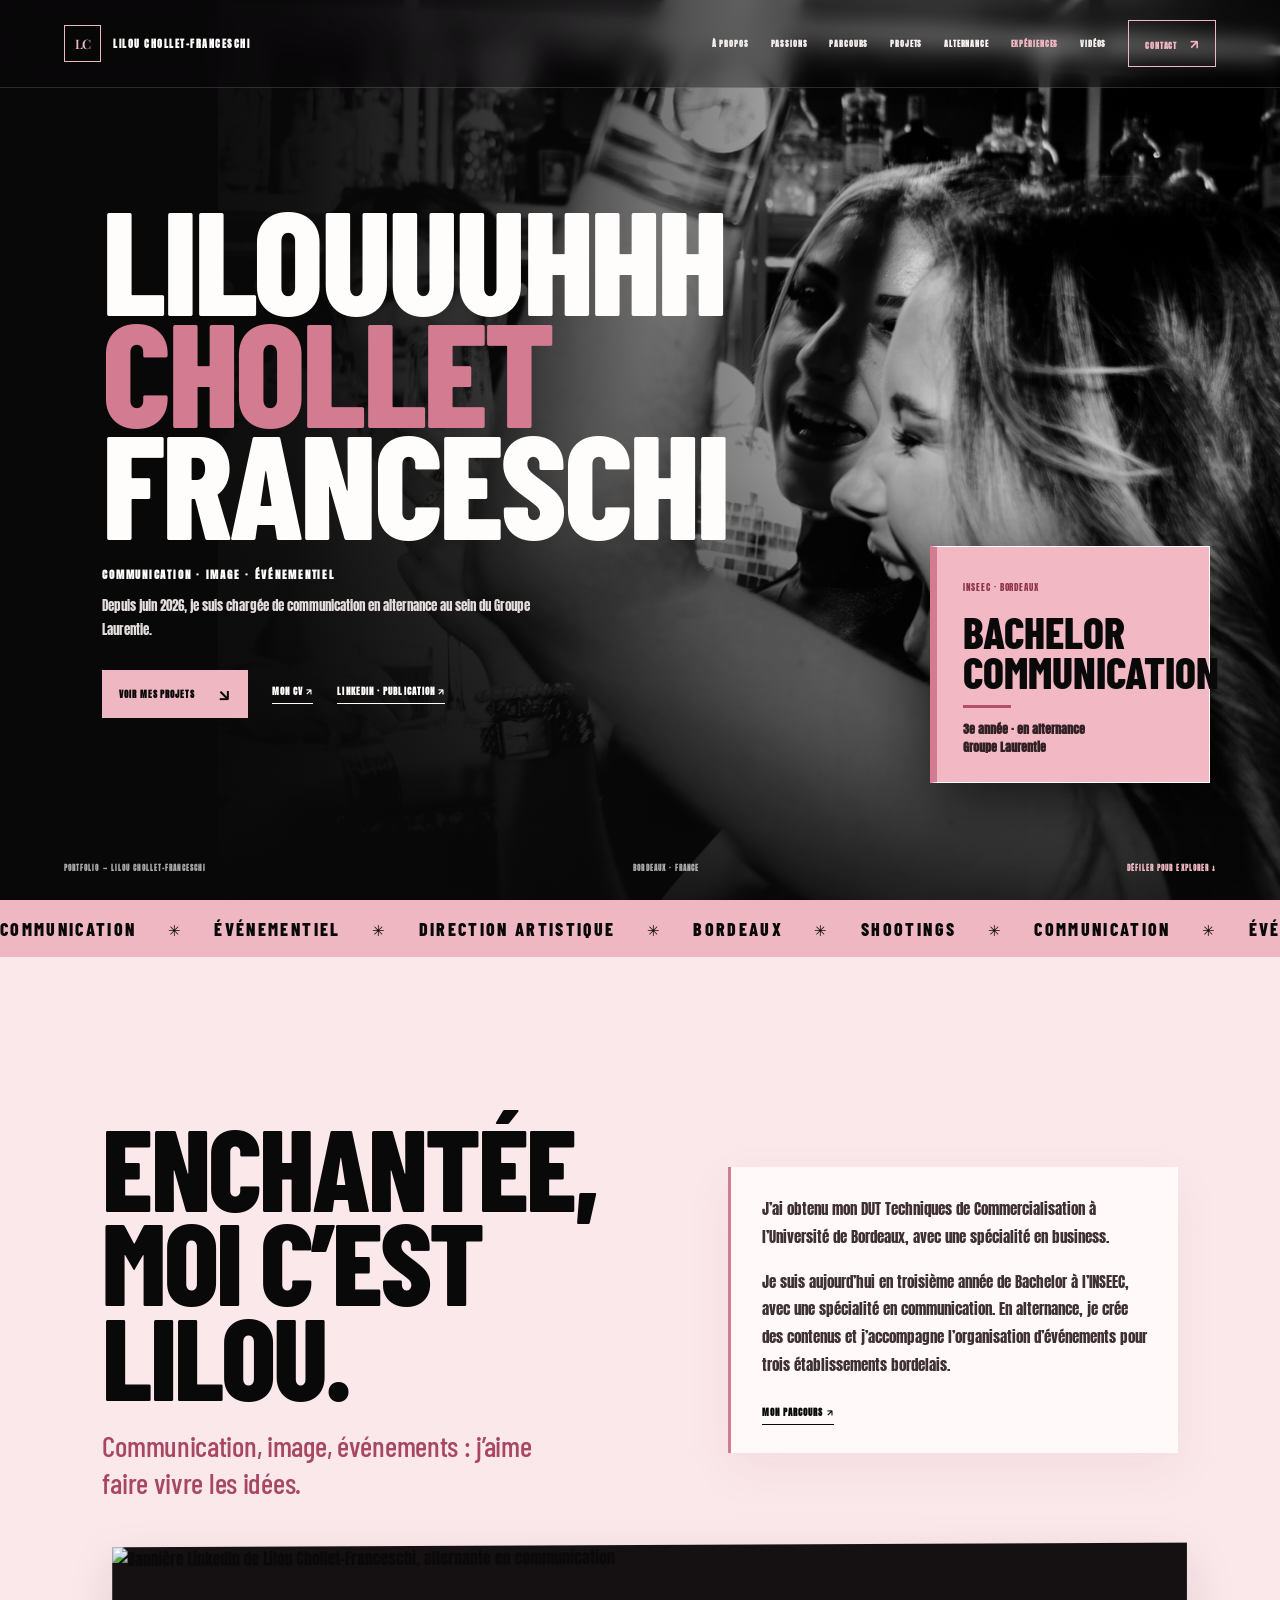
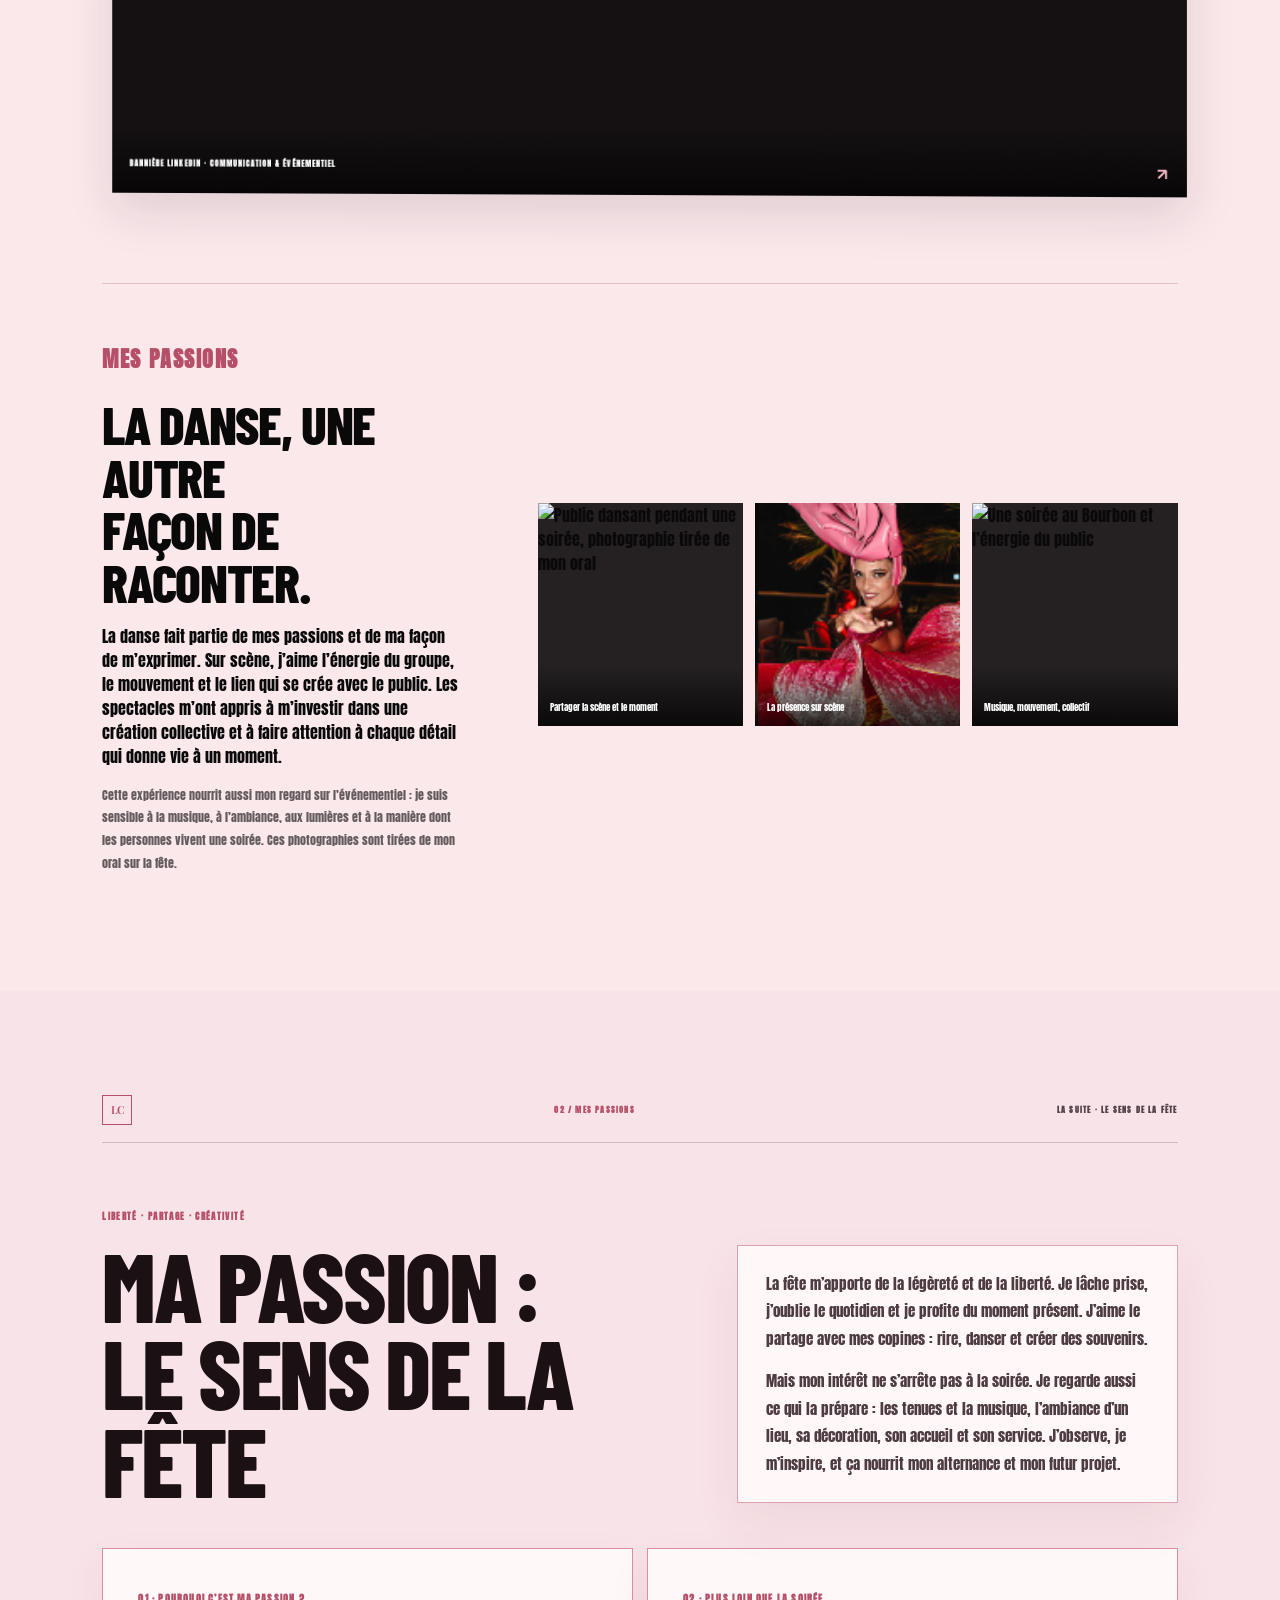
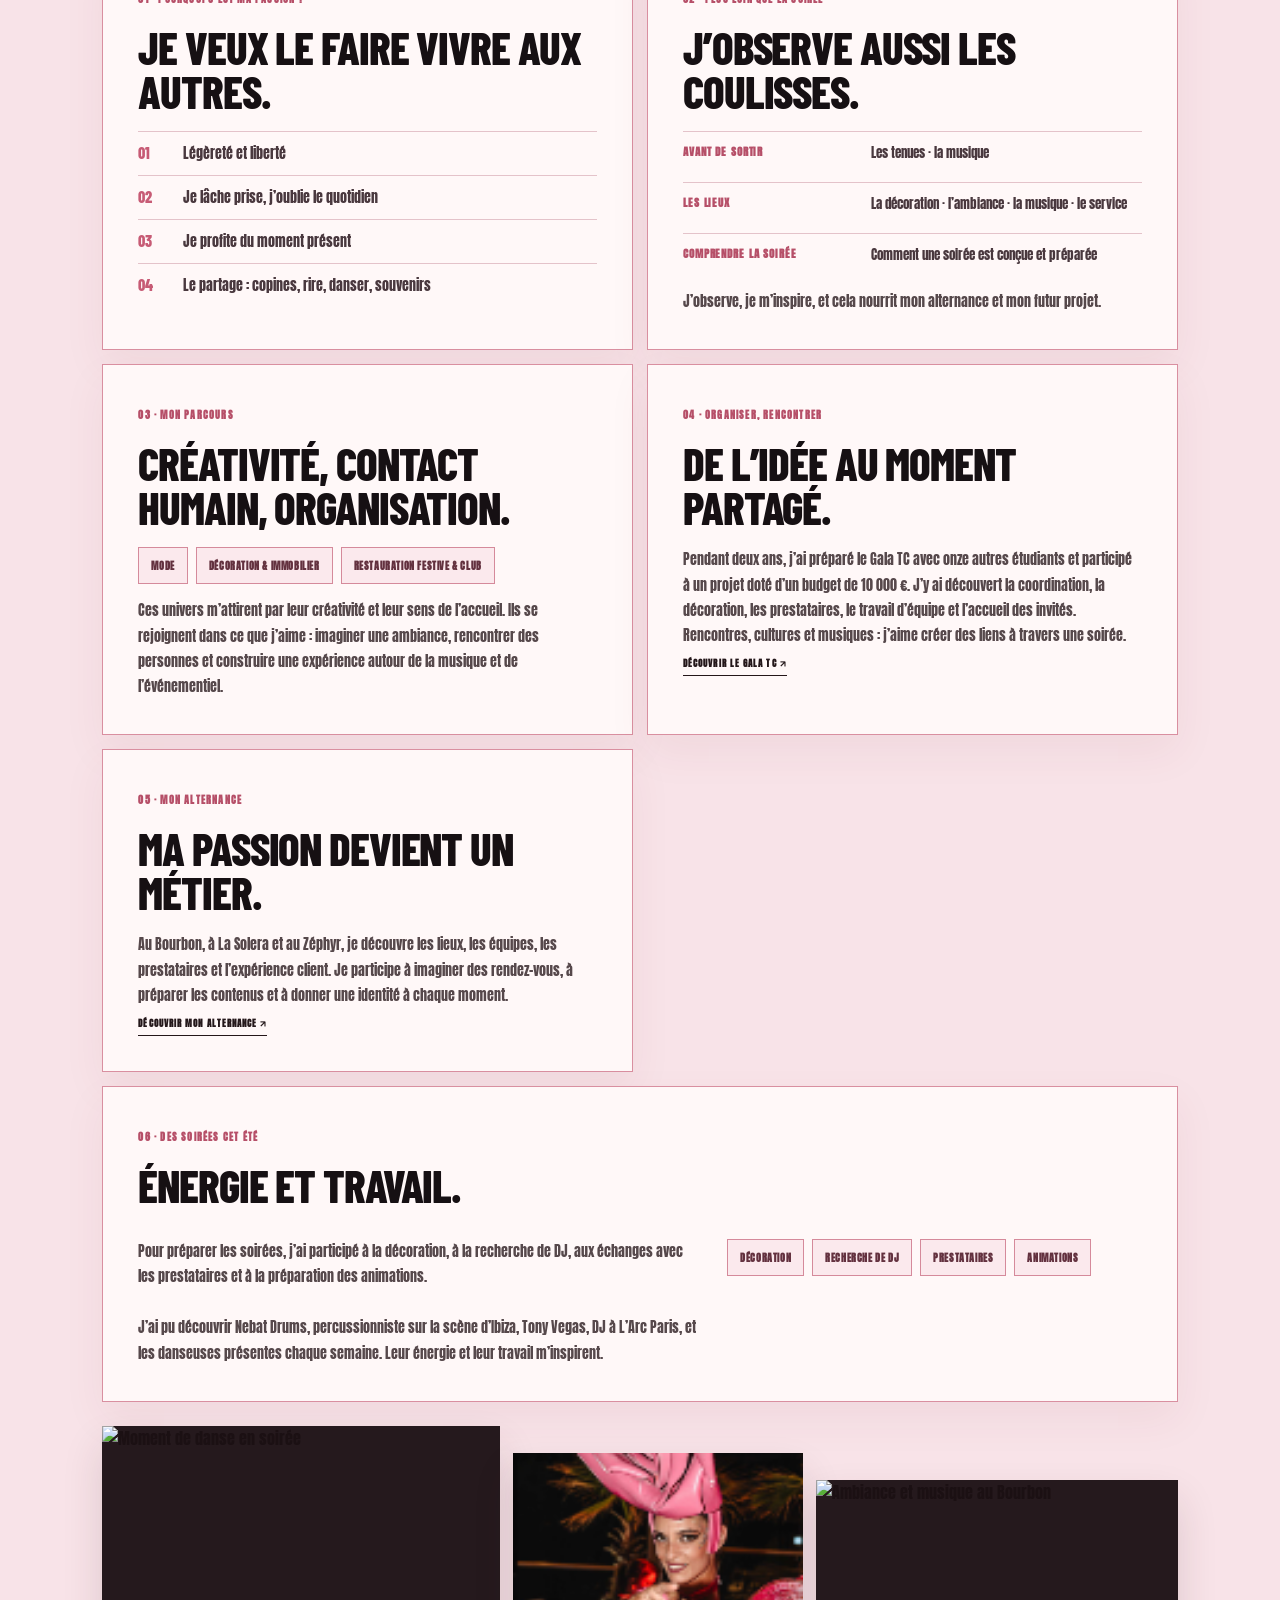
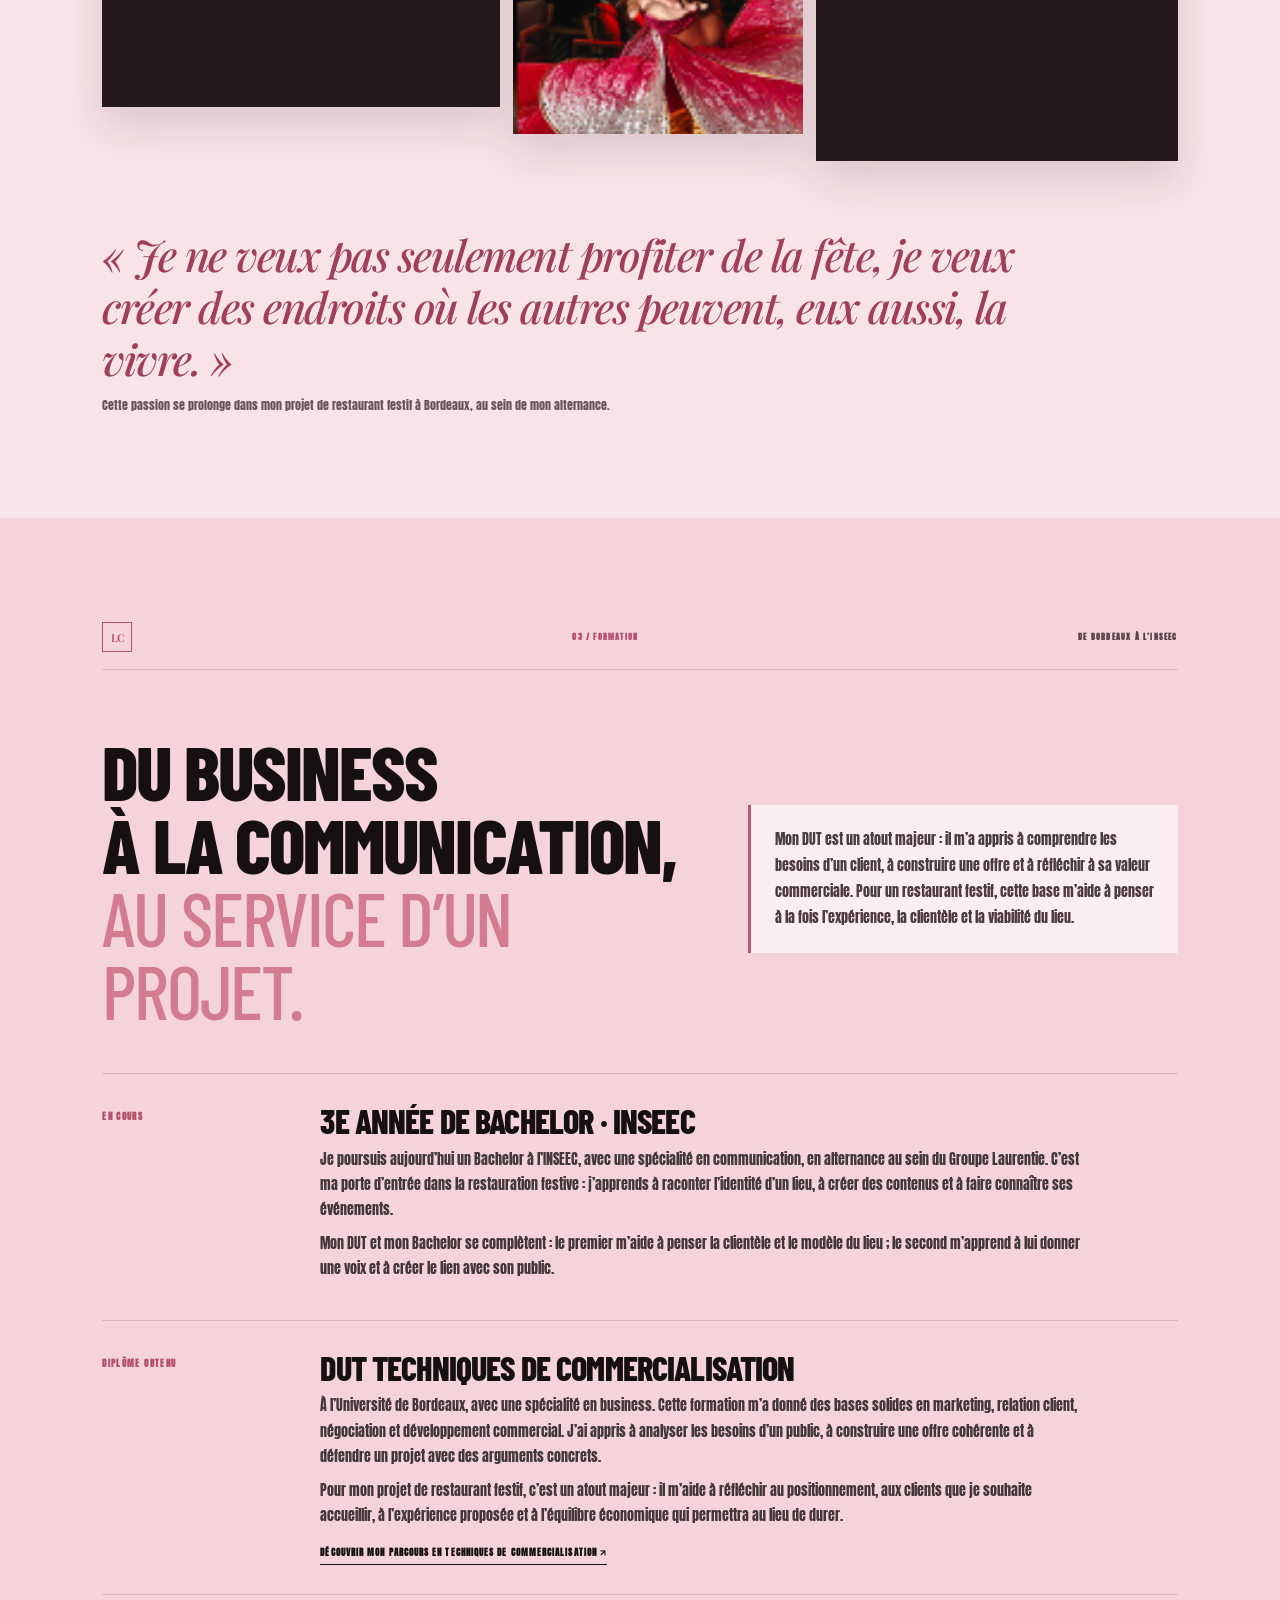
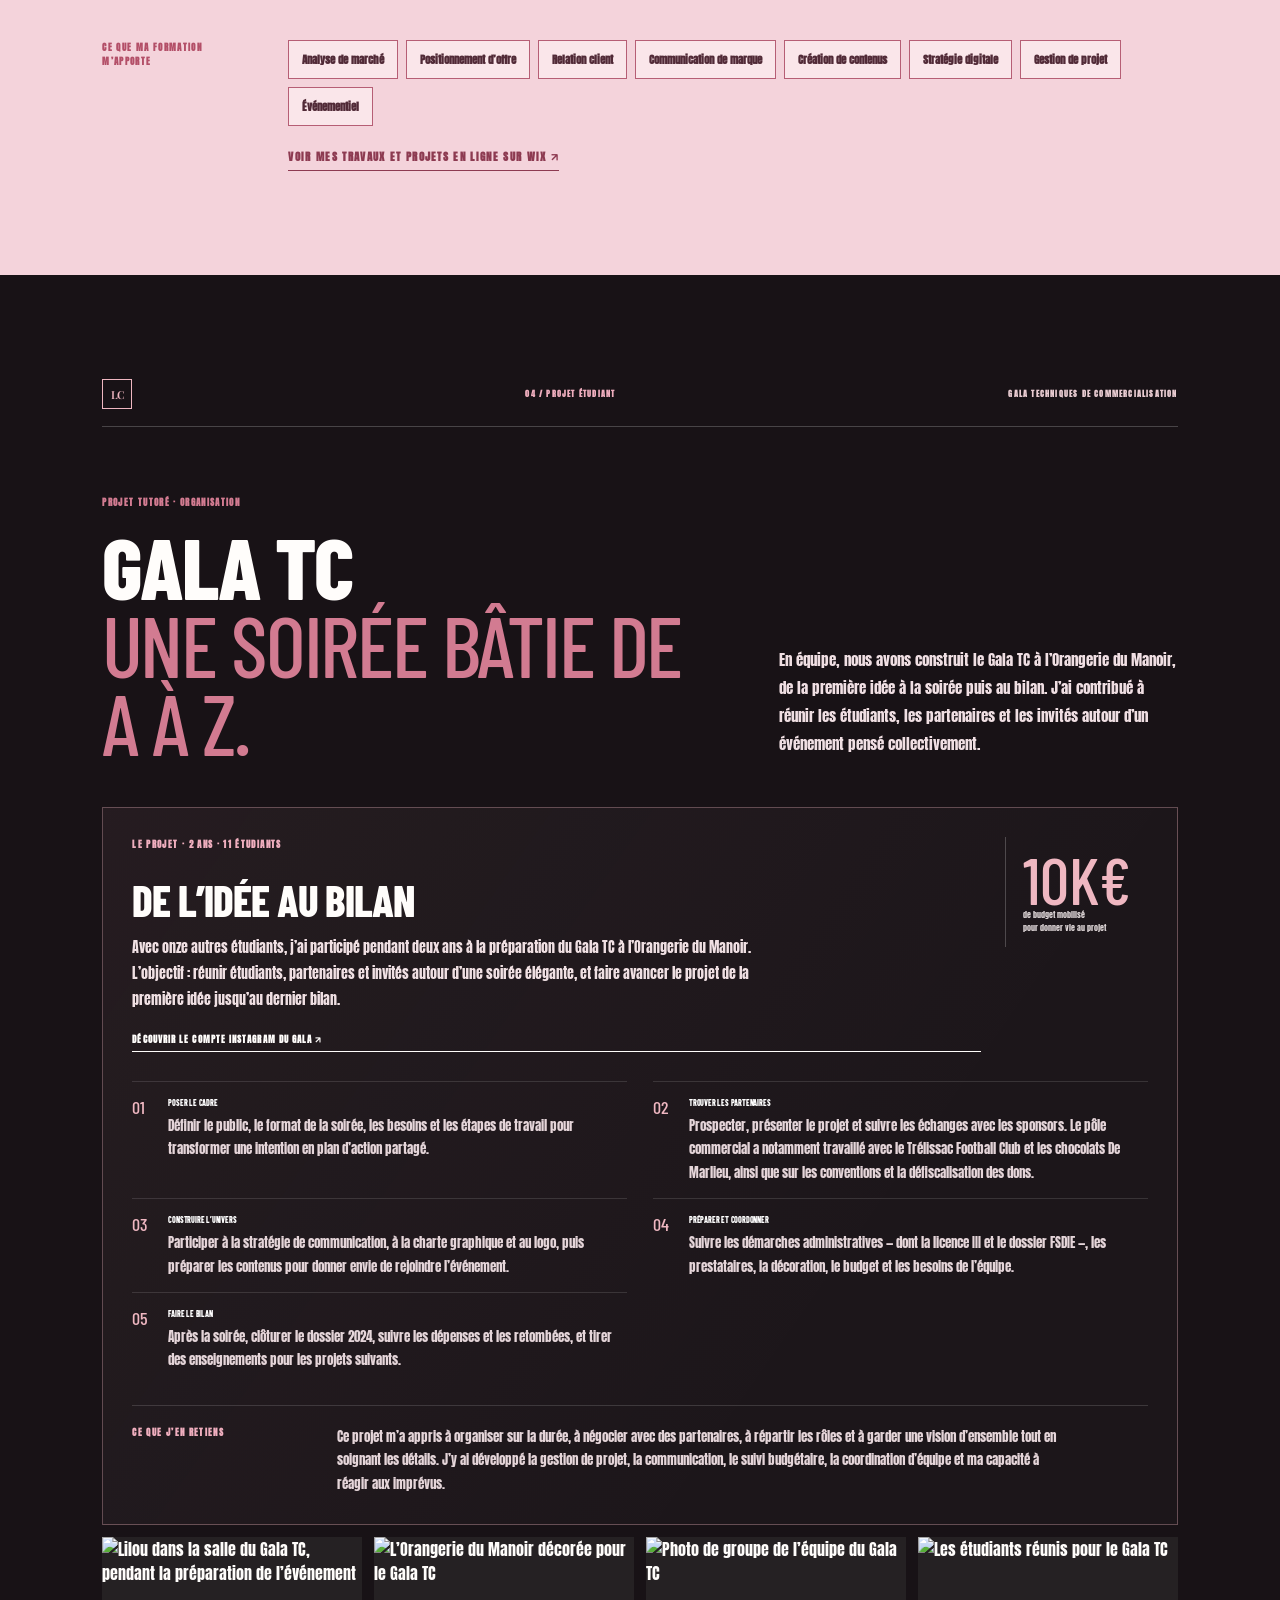
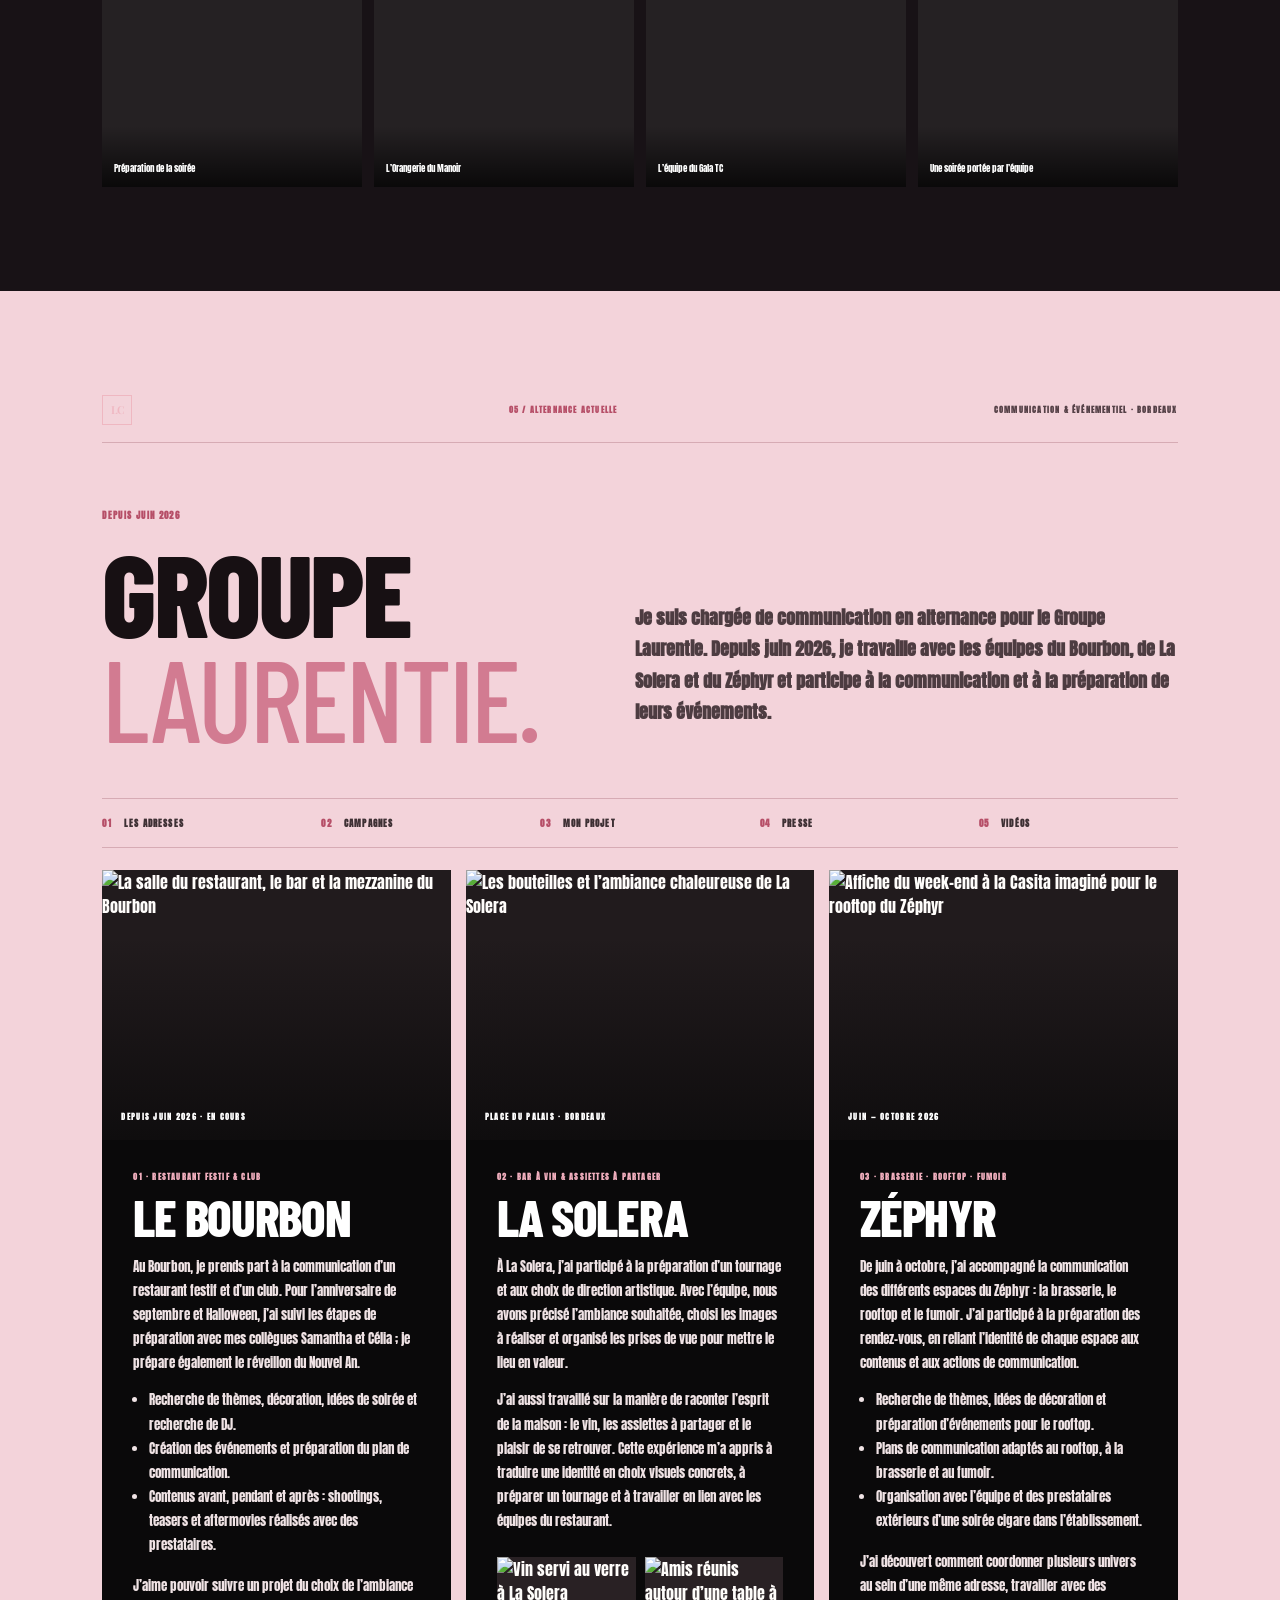
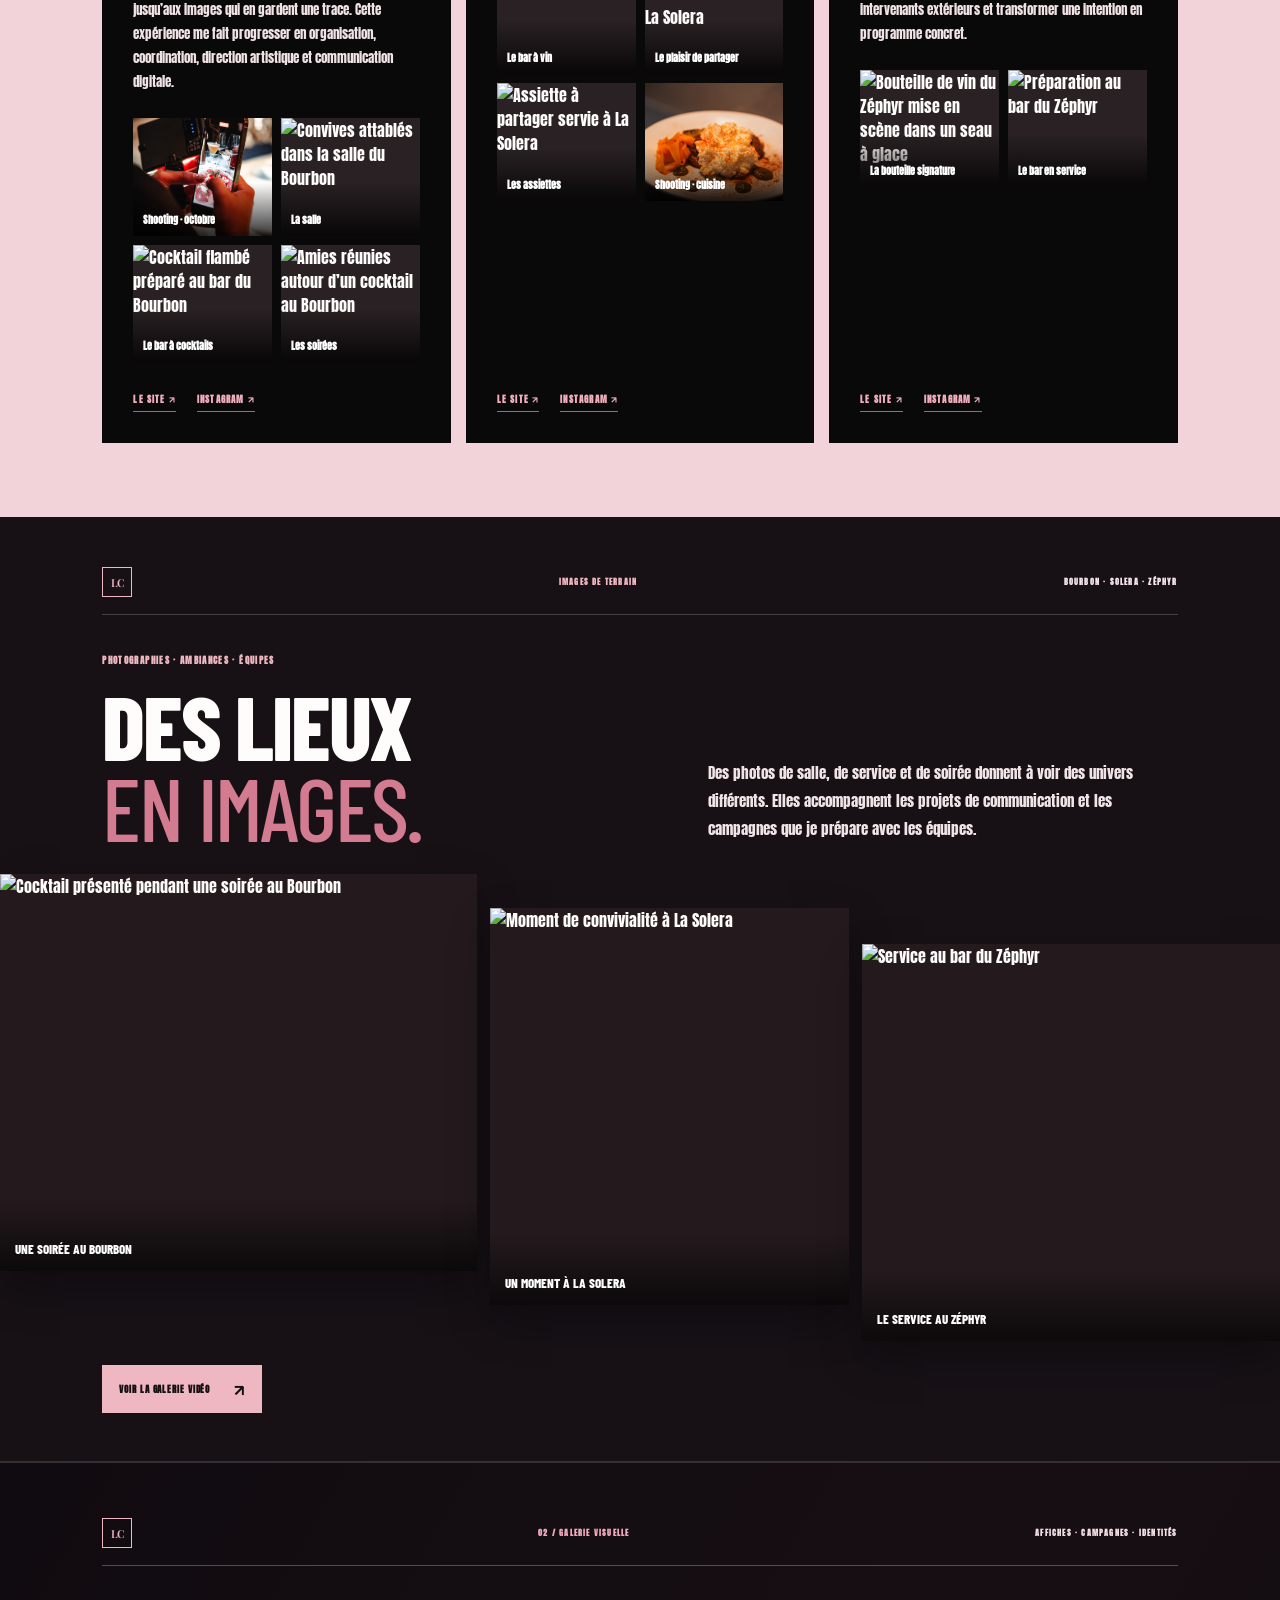
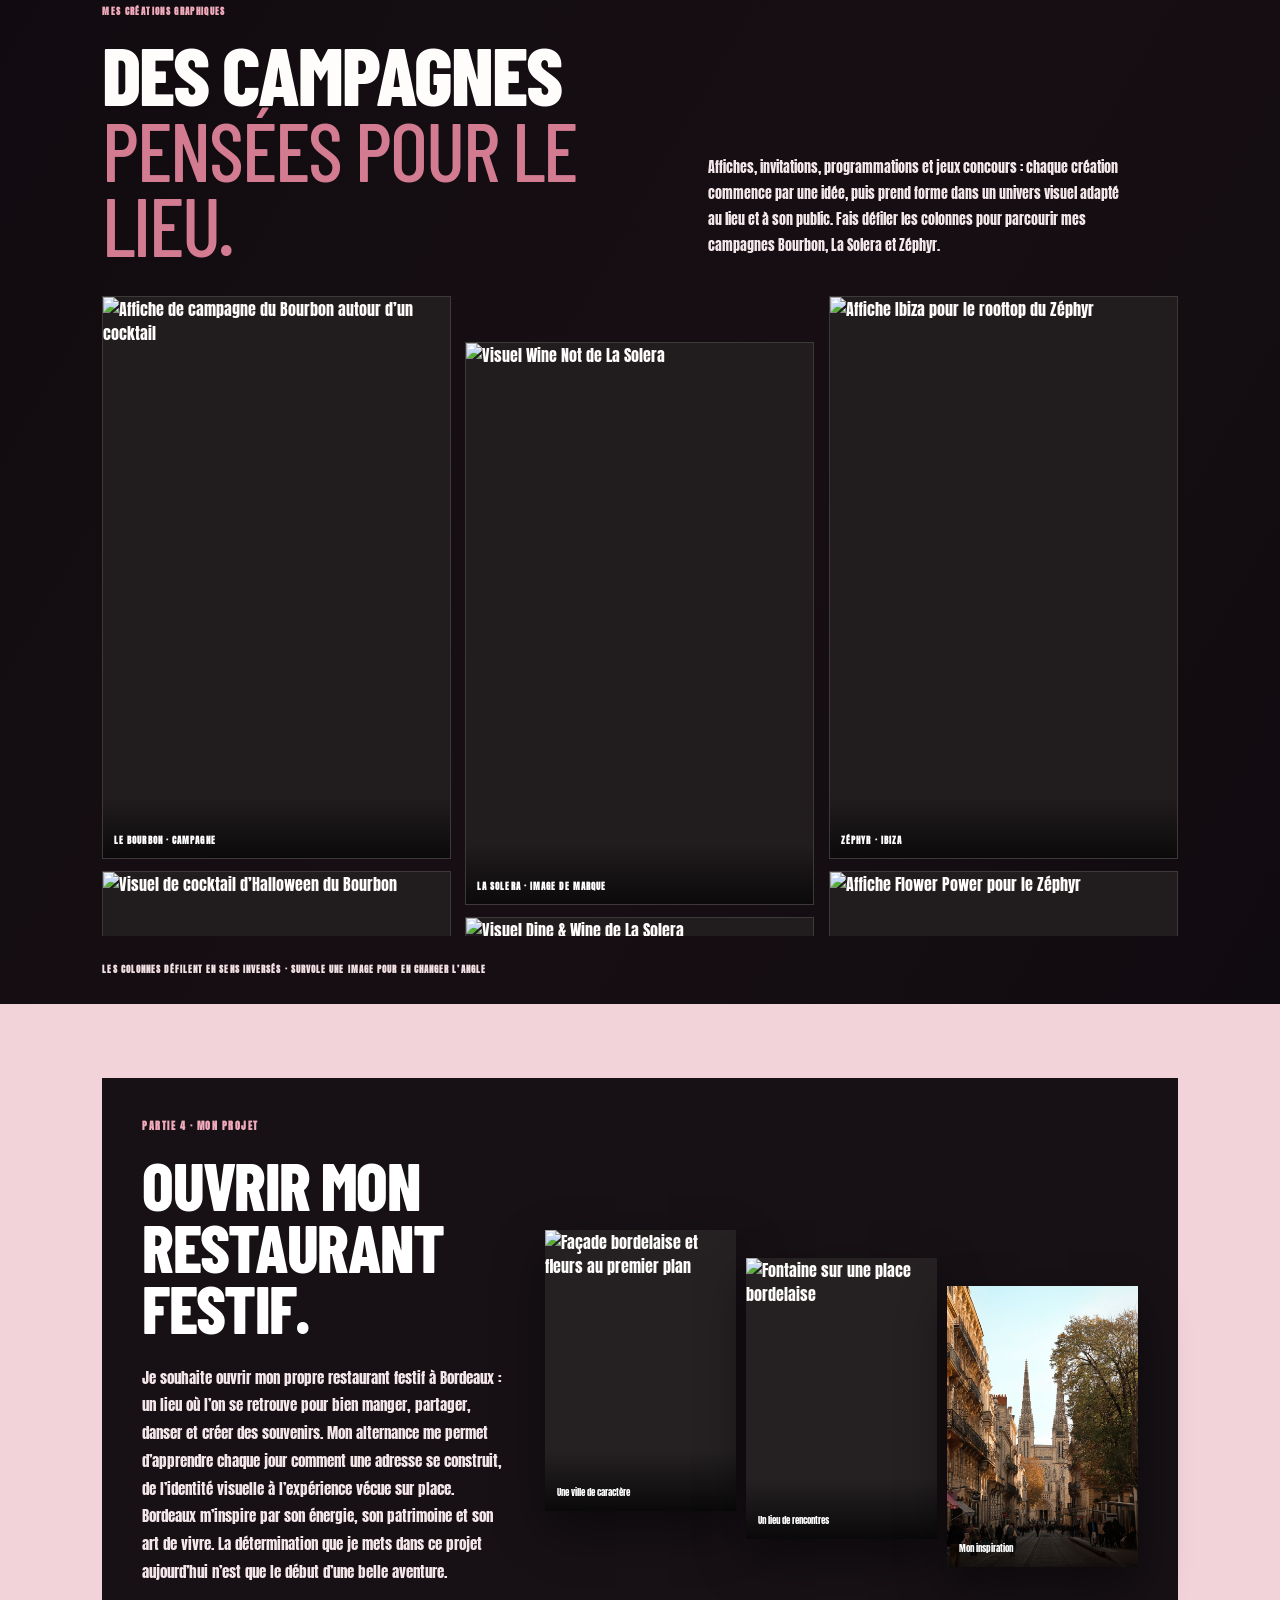
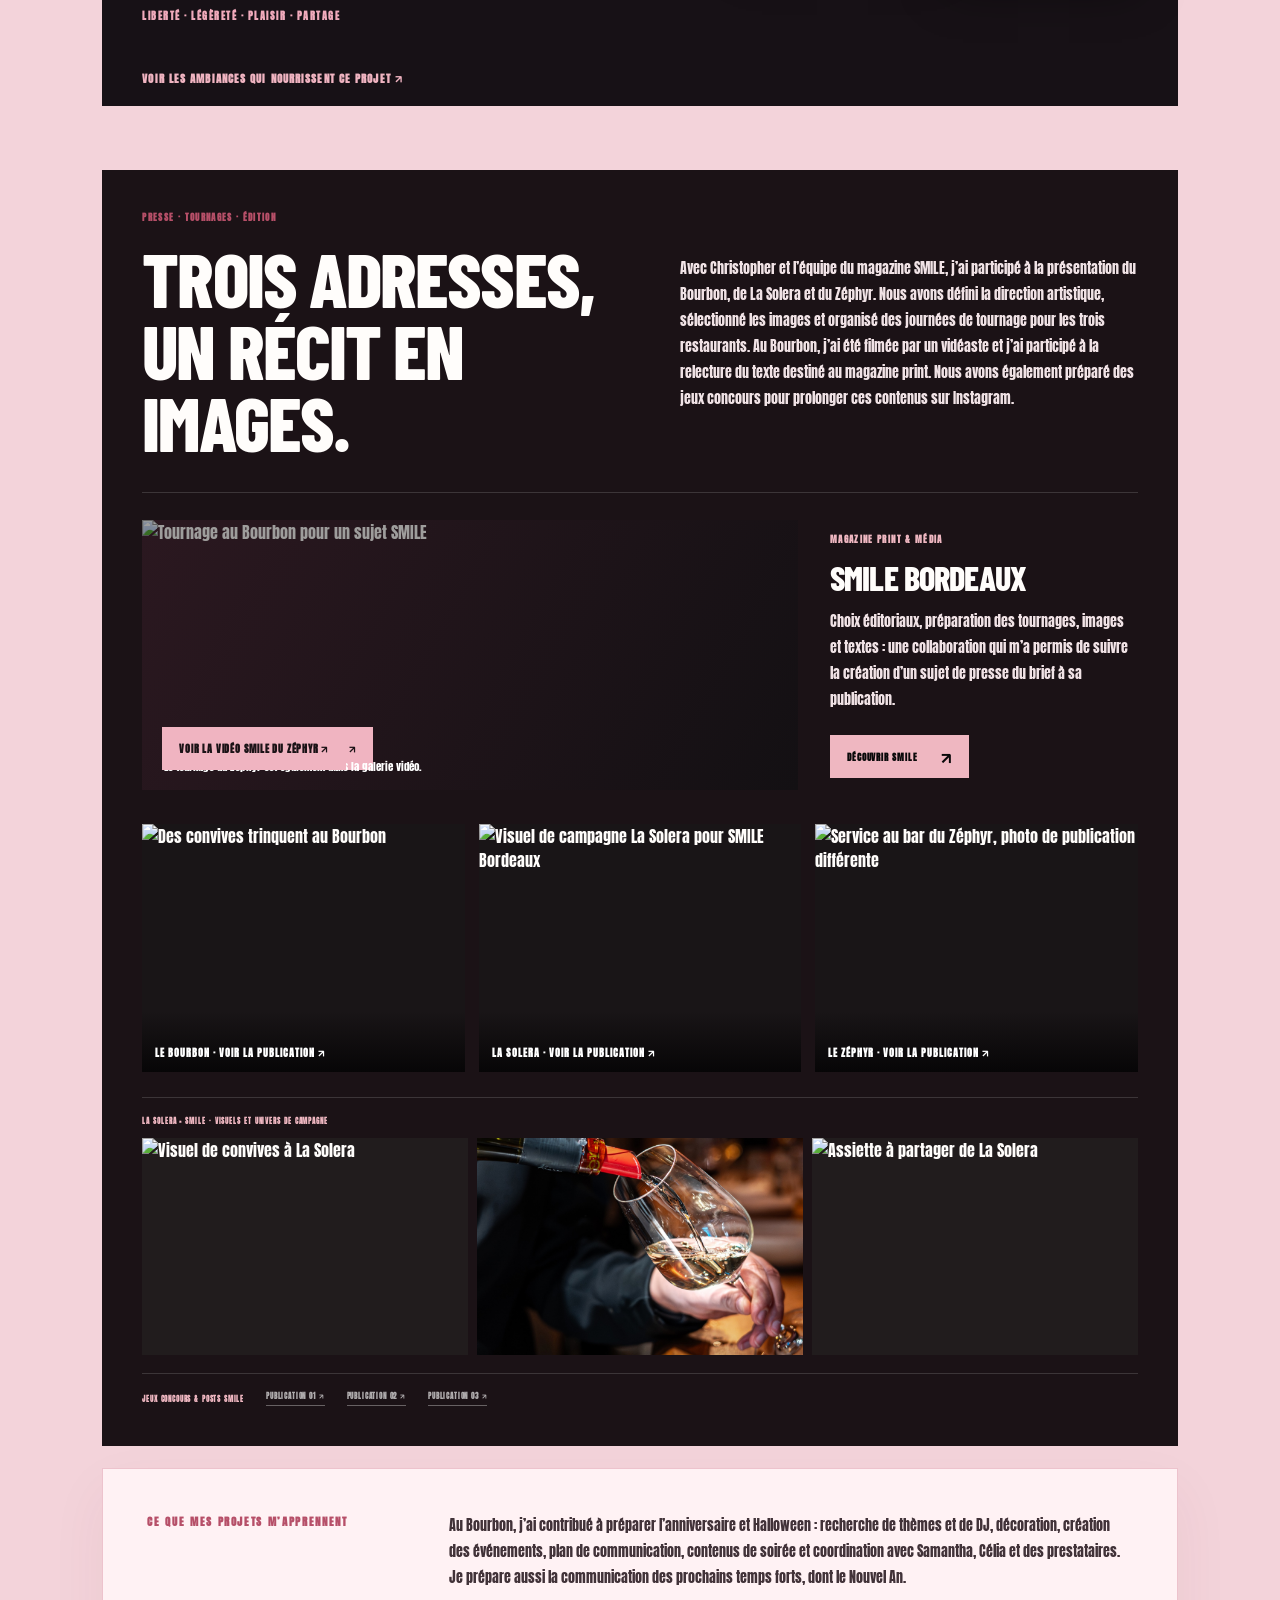
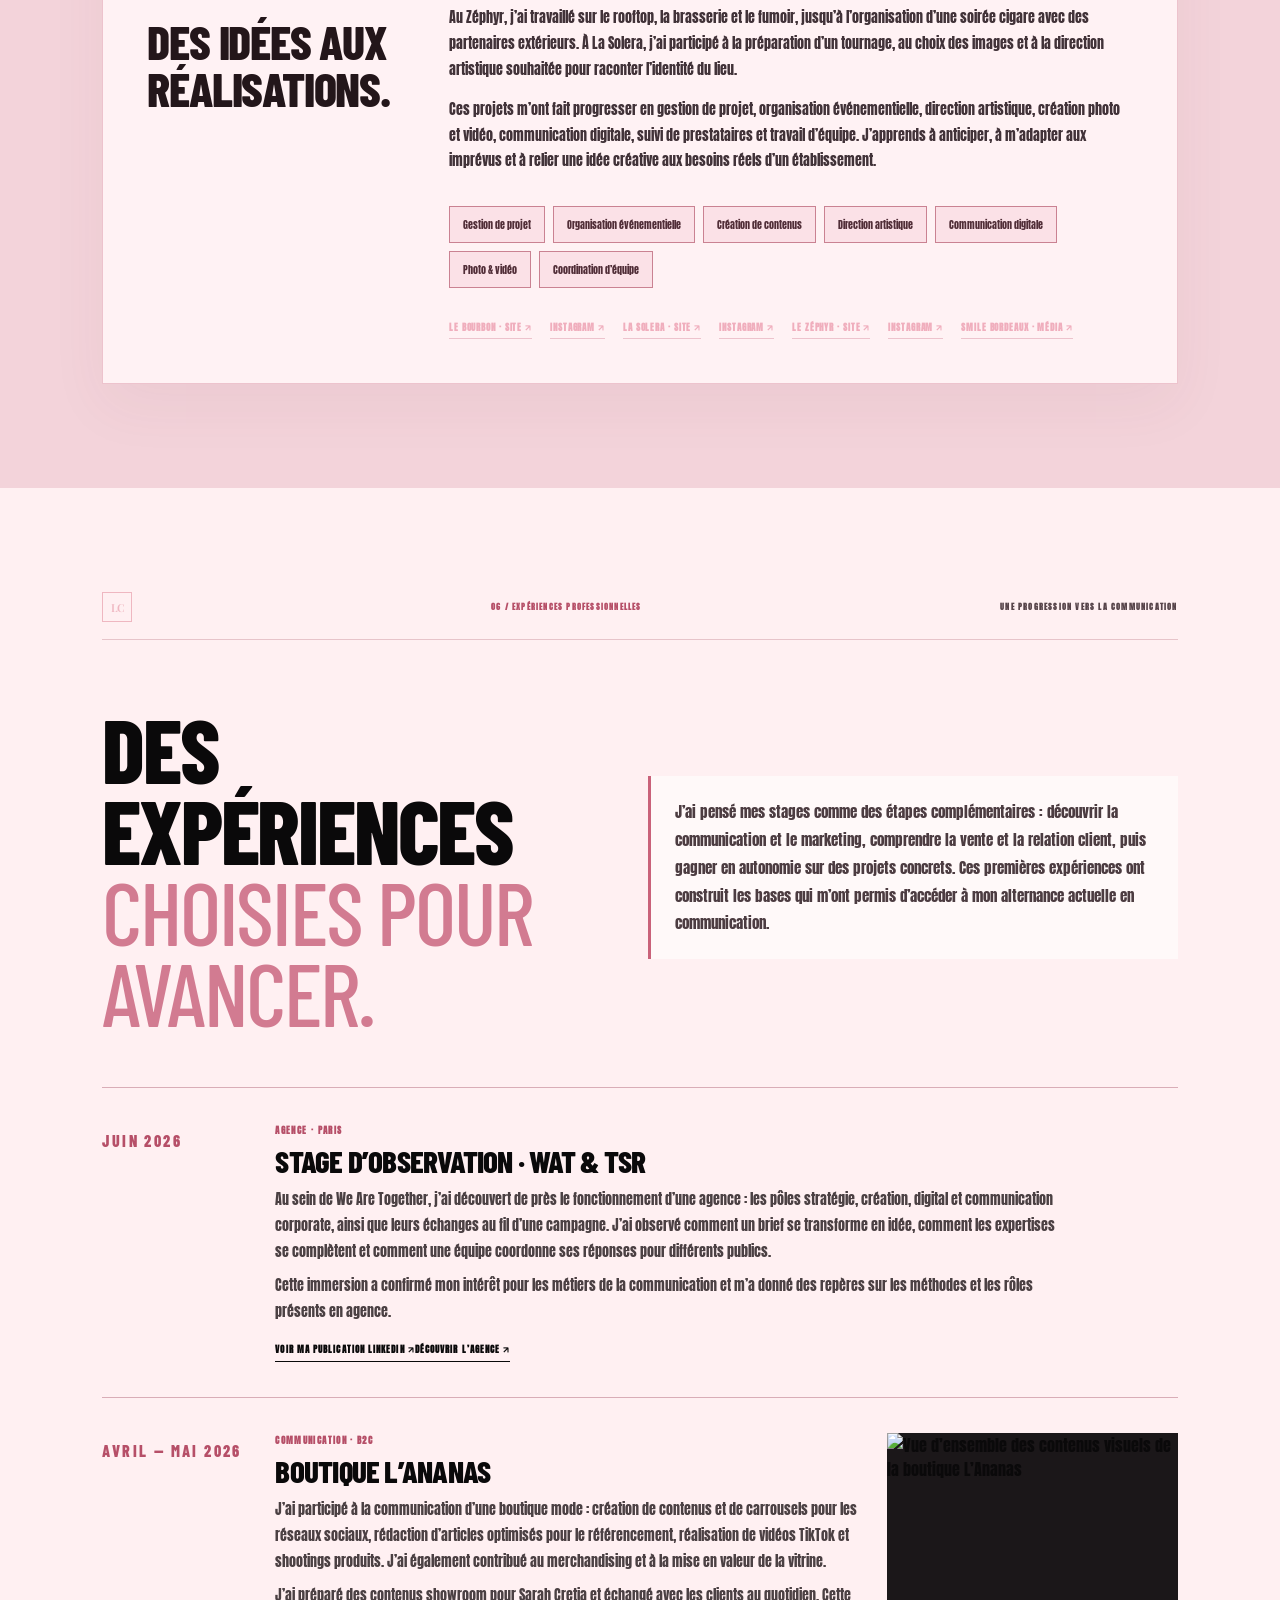
==== commit cbf79f2b: "Update hero name to Lilouuuhhh" ====
--- a/index.html
+++ b/index.html
@@ -31,7 +31,7 @@
     <section class="hero">
       <img class="hero-image" src="images/home-bourbon-bw.jpg" alt="Soirée au Bourbon, photographie noir et blanc" fetchpriority="high">
       <div class="hero-copy">
-        <h1>Lilou<br><em>Chollet</em><br>Franceschi</h1>
+        <h1>Lilouuuhhh<br><em>Chollet</em><br>Franceschi</h1>
         <p class="hero-sub">Communication · Image · Événementiel</p>
         <p class="hero-intro">Depuis juin 2026, je suis chargée de communication en alternance au sein du Groupe Laurentie.</p>
         <div class="hero-actions">
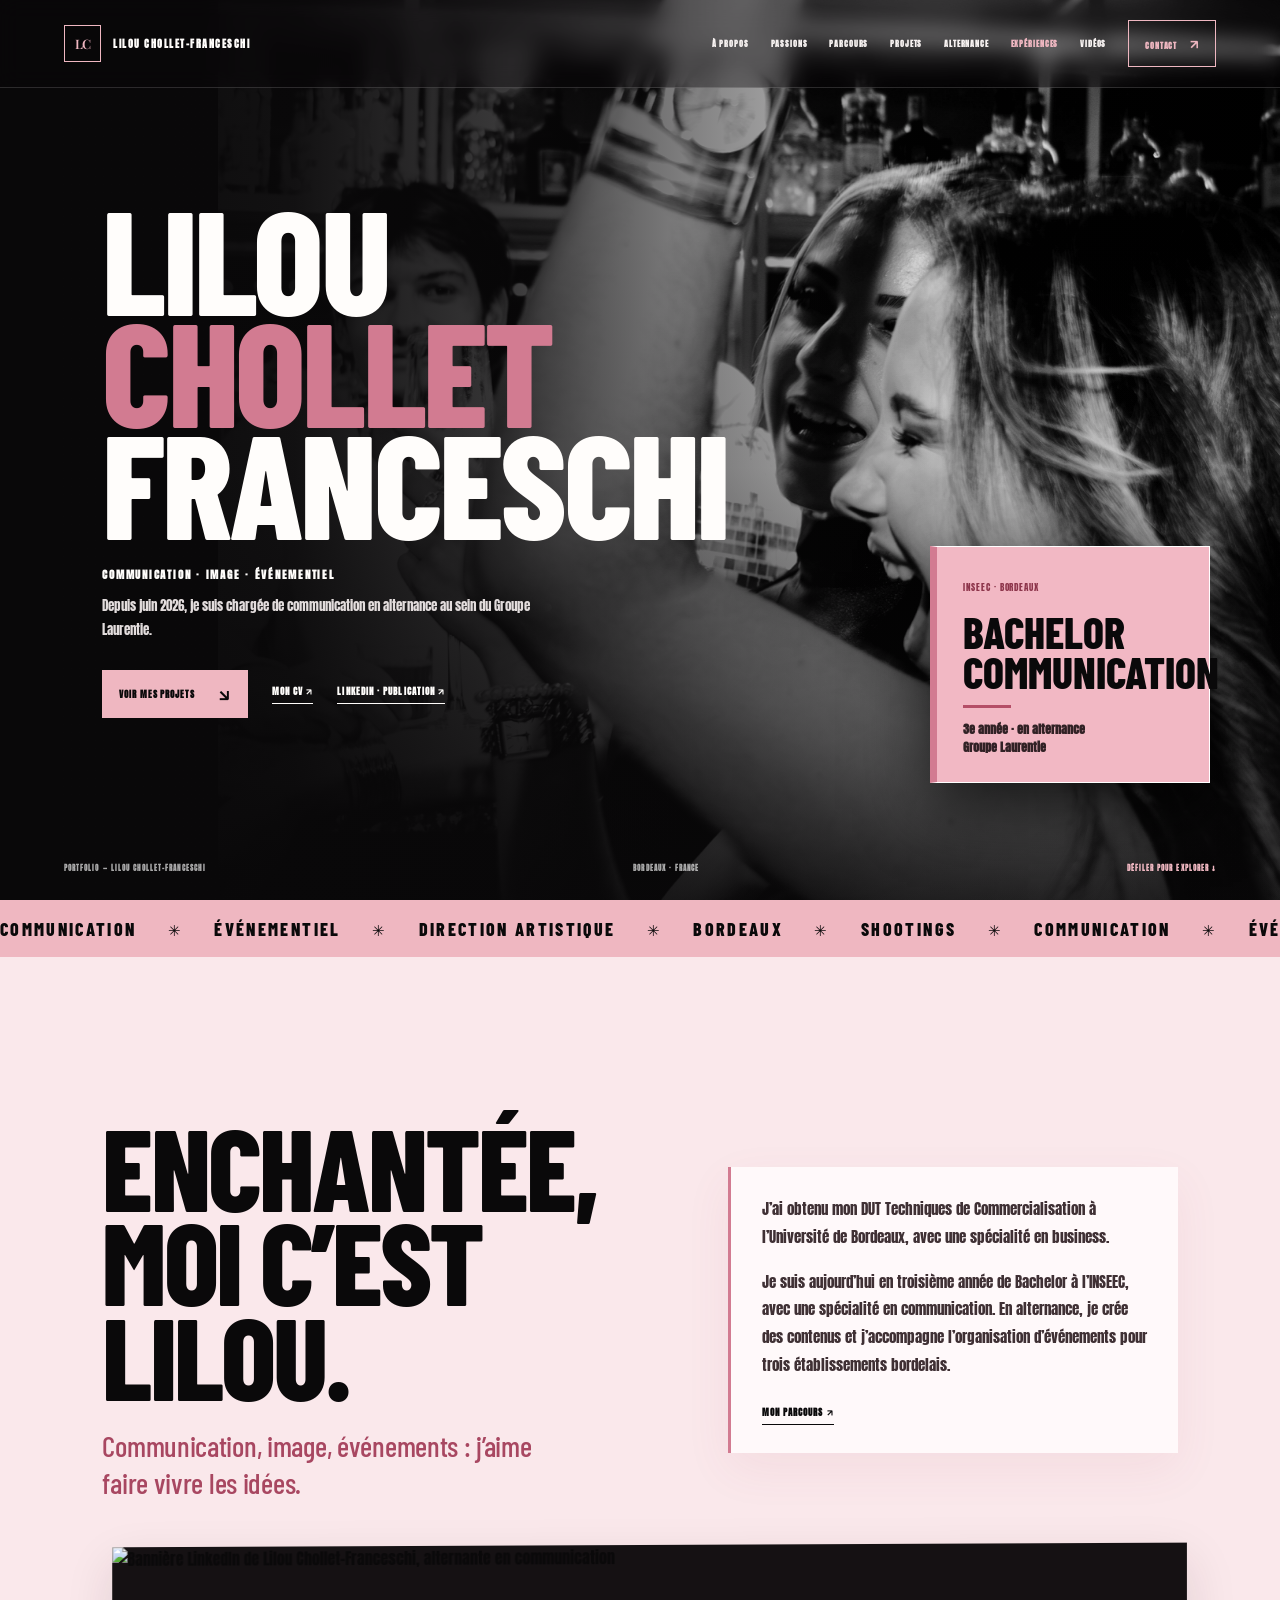
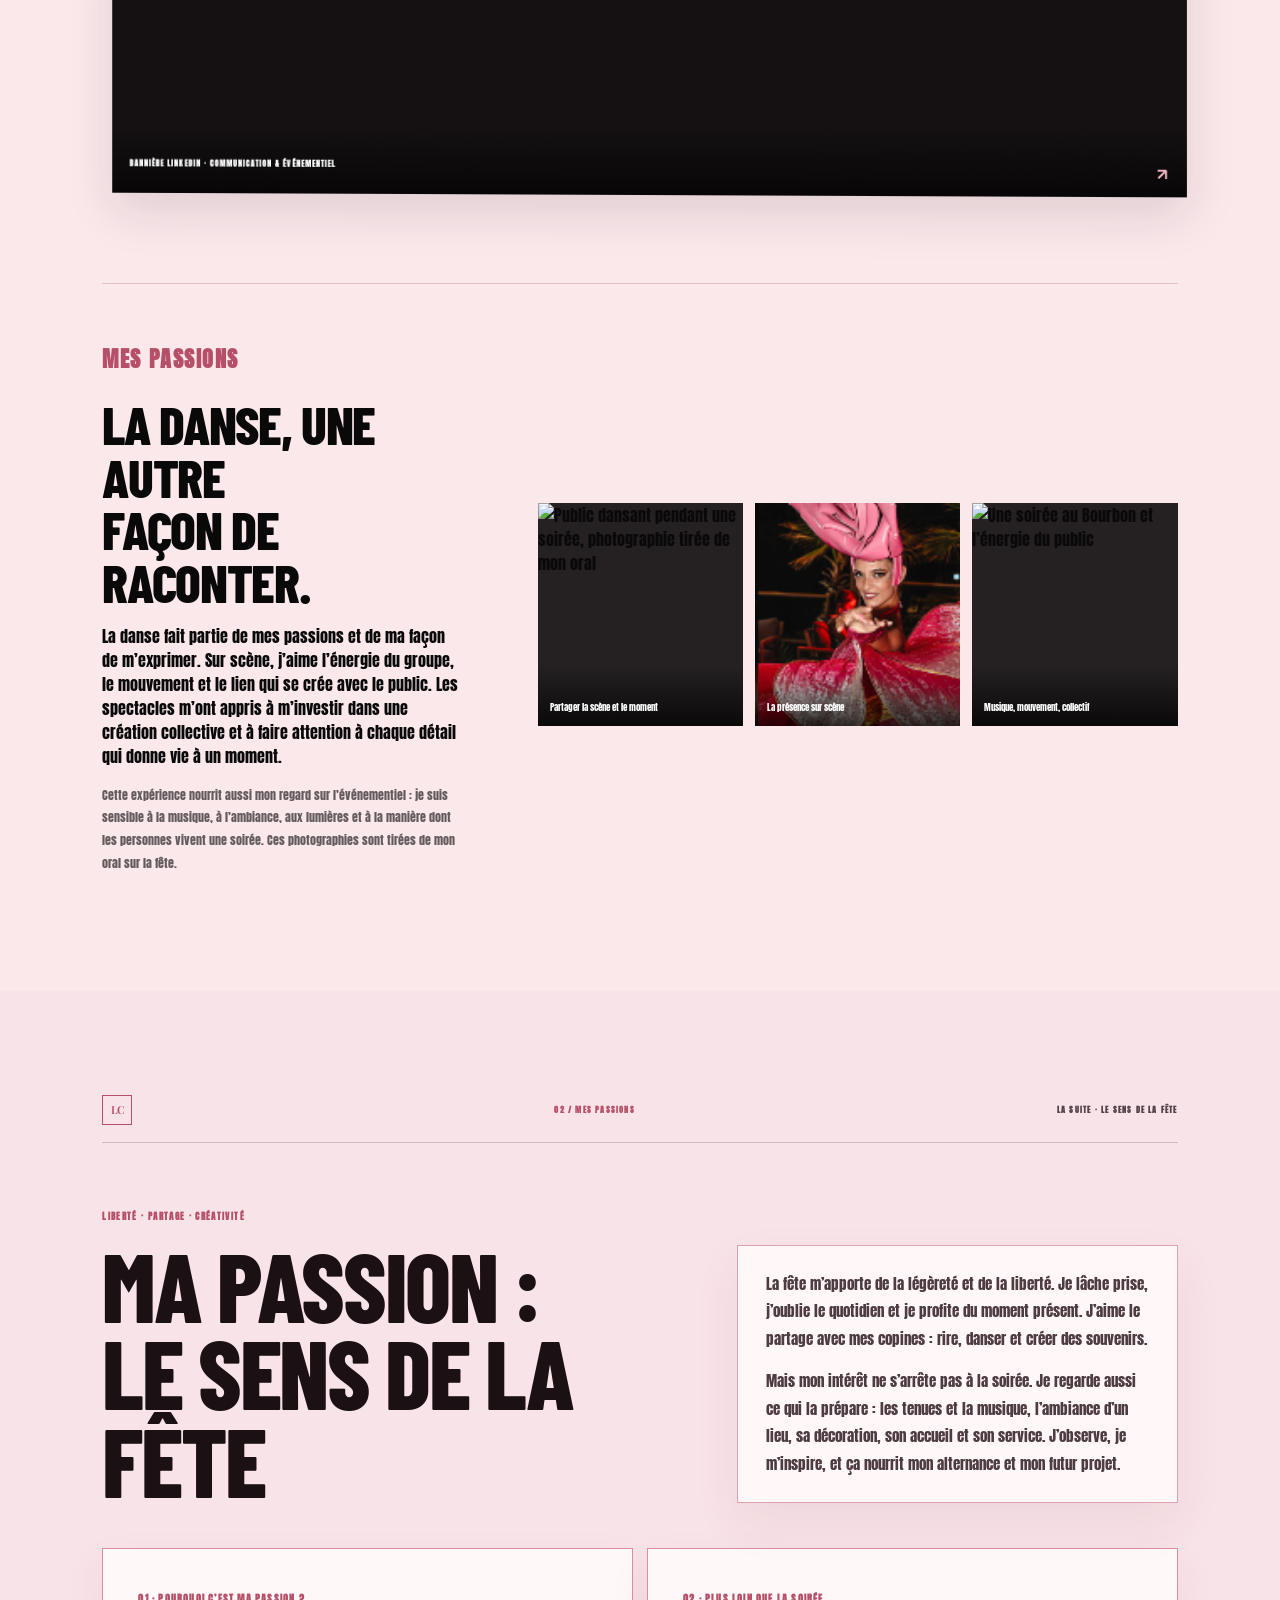
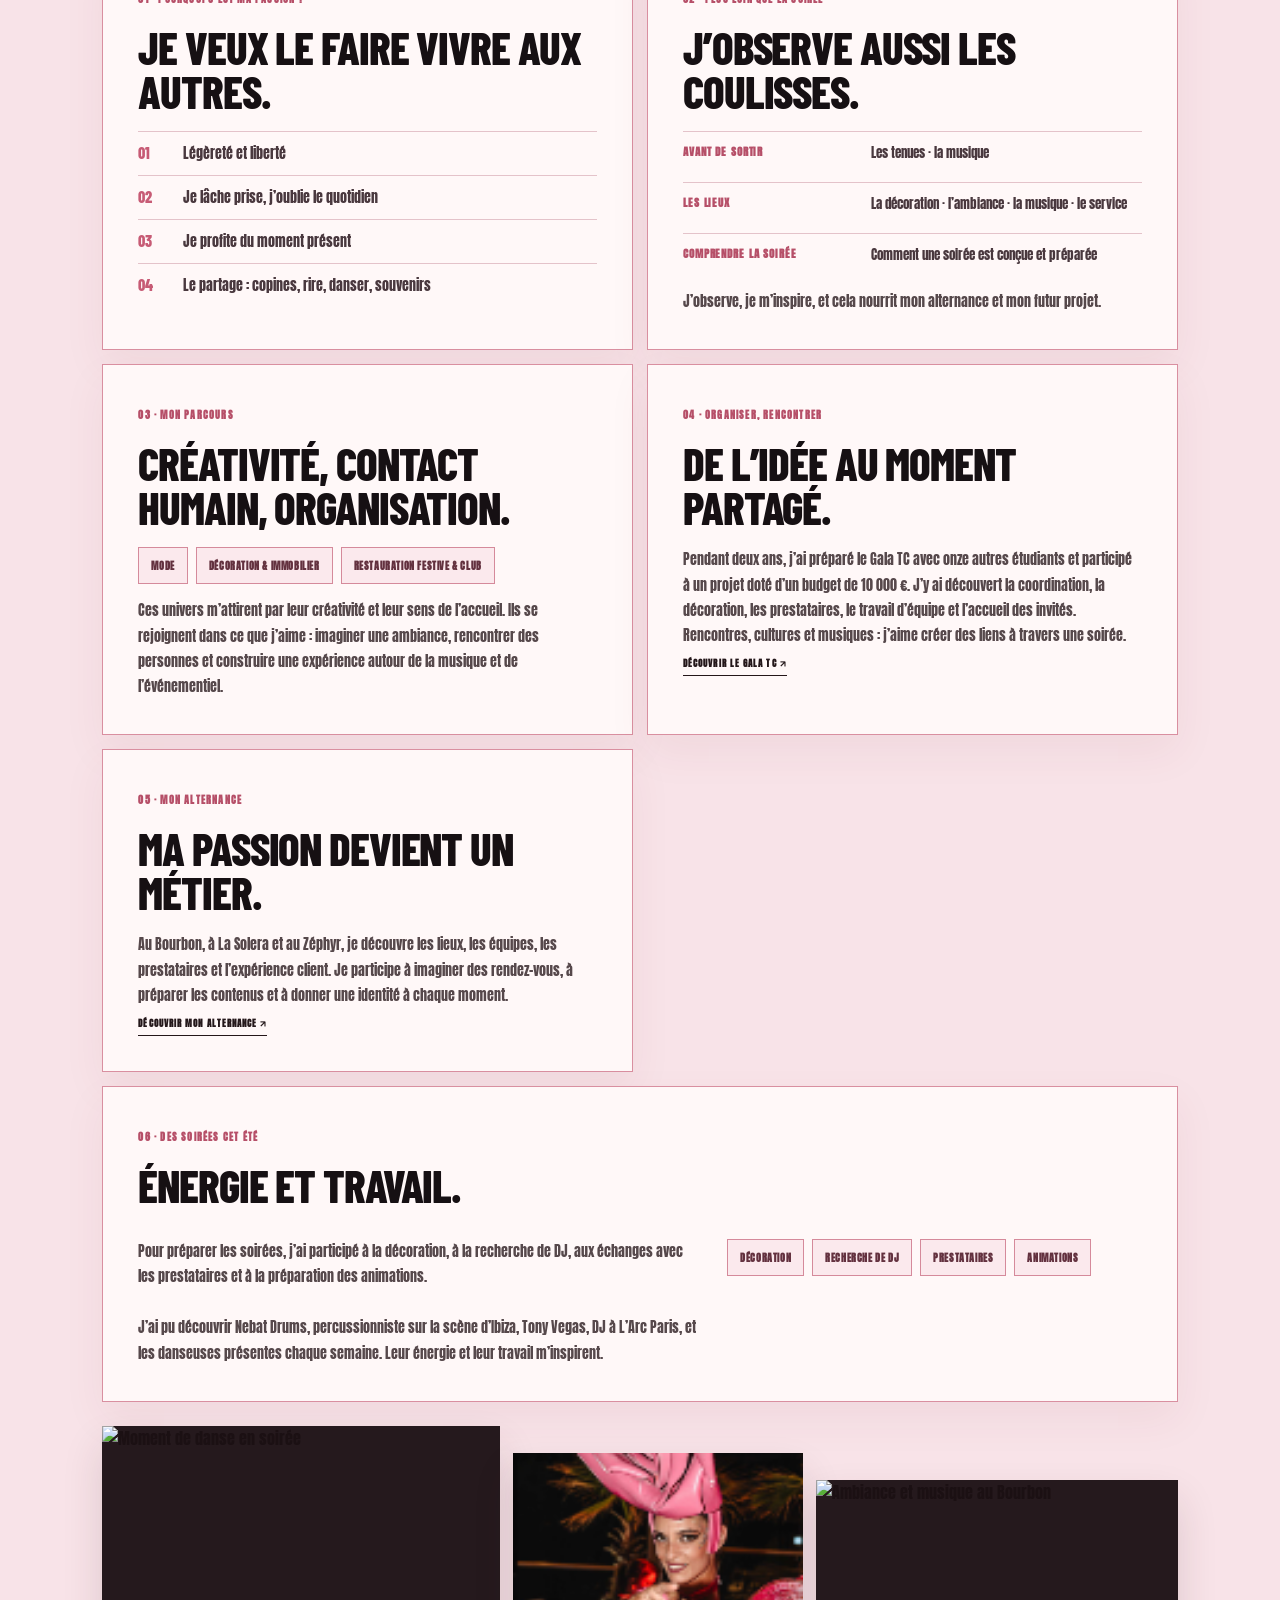
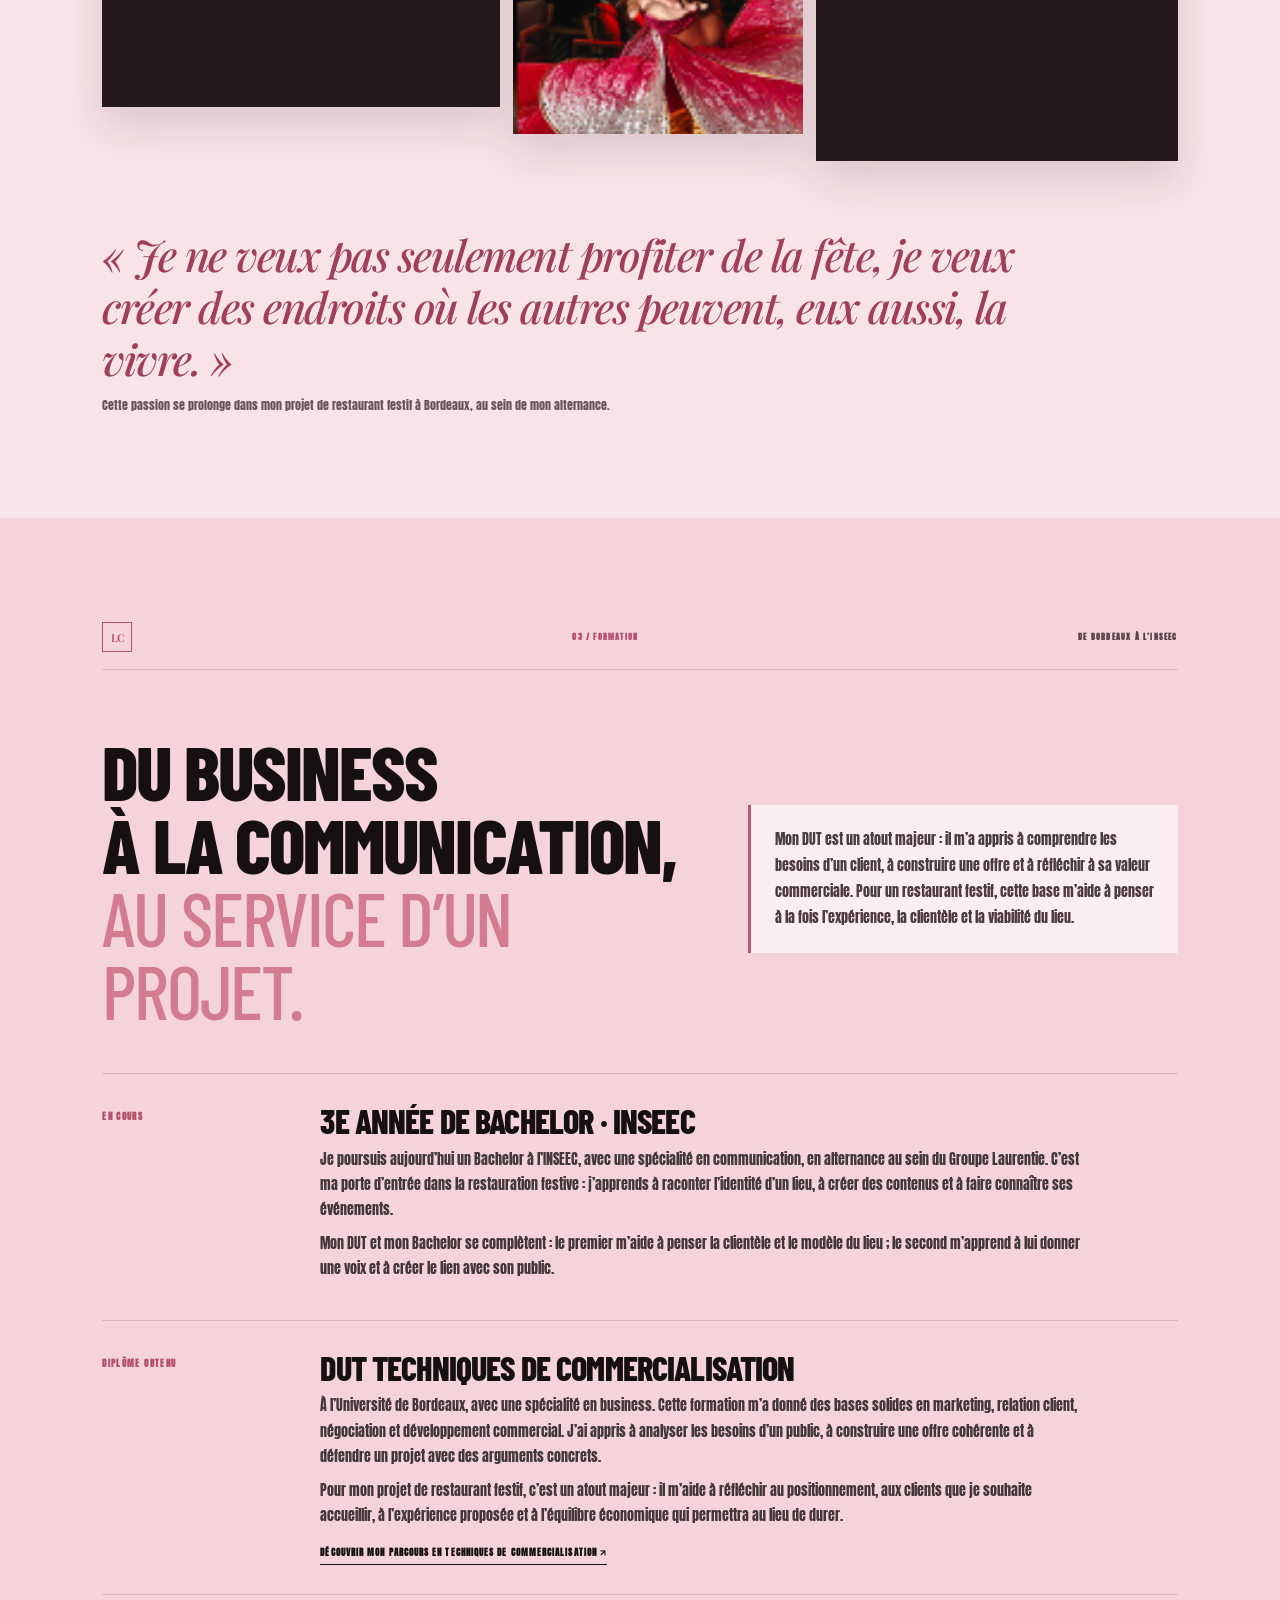
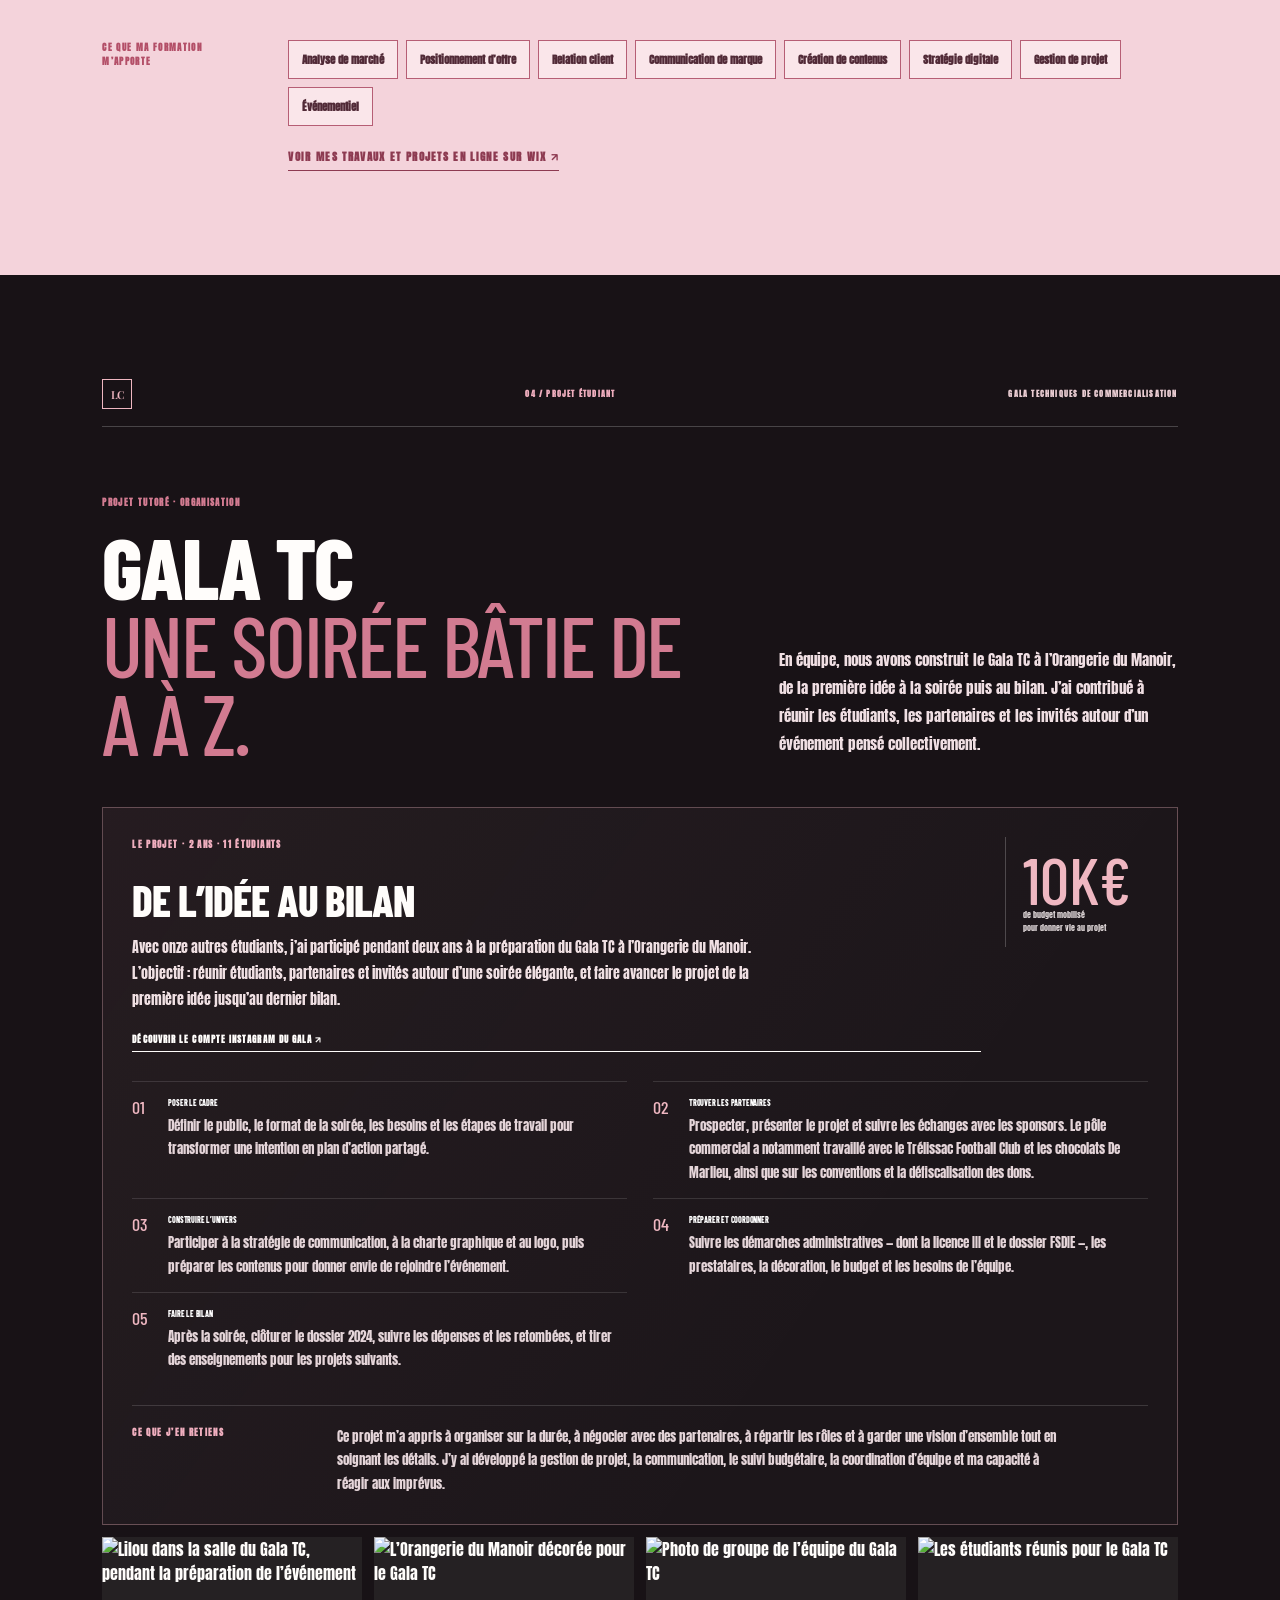
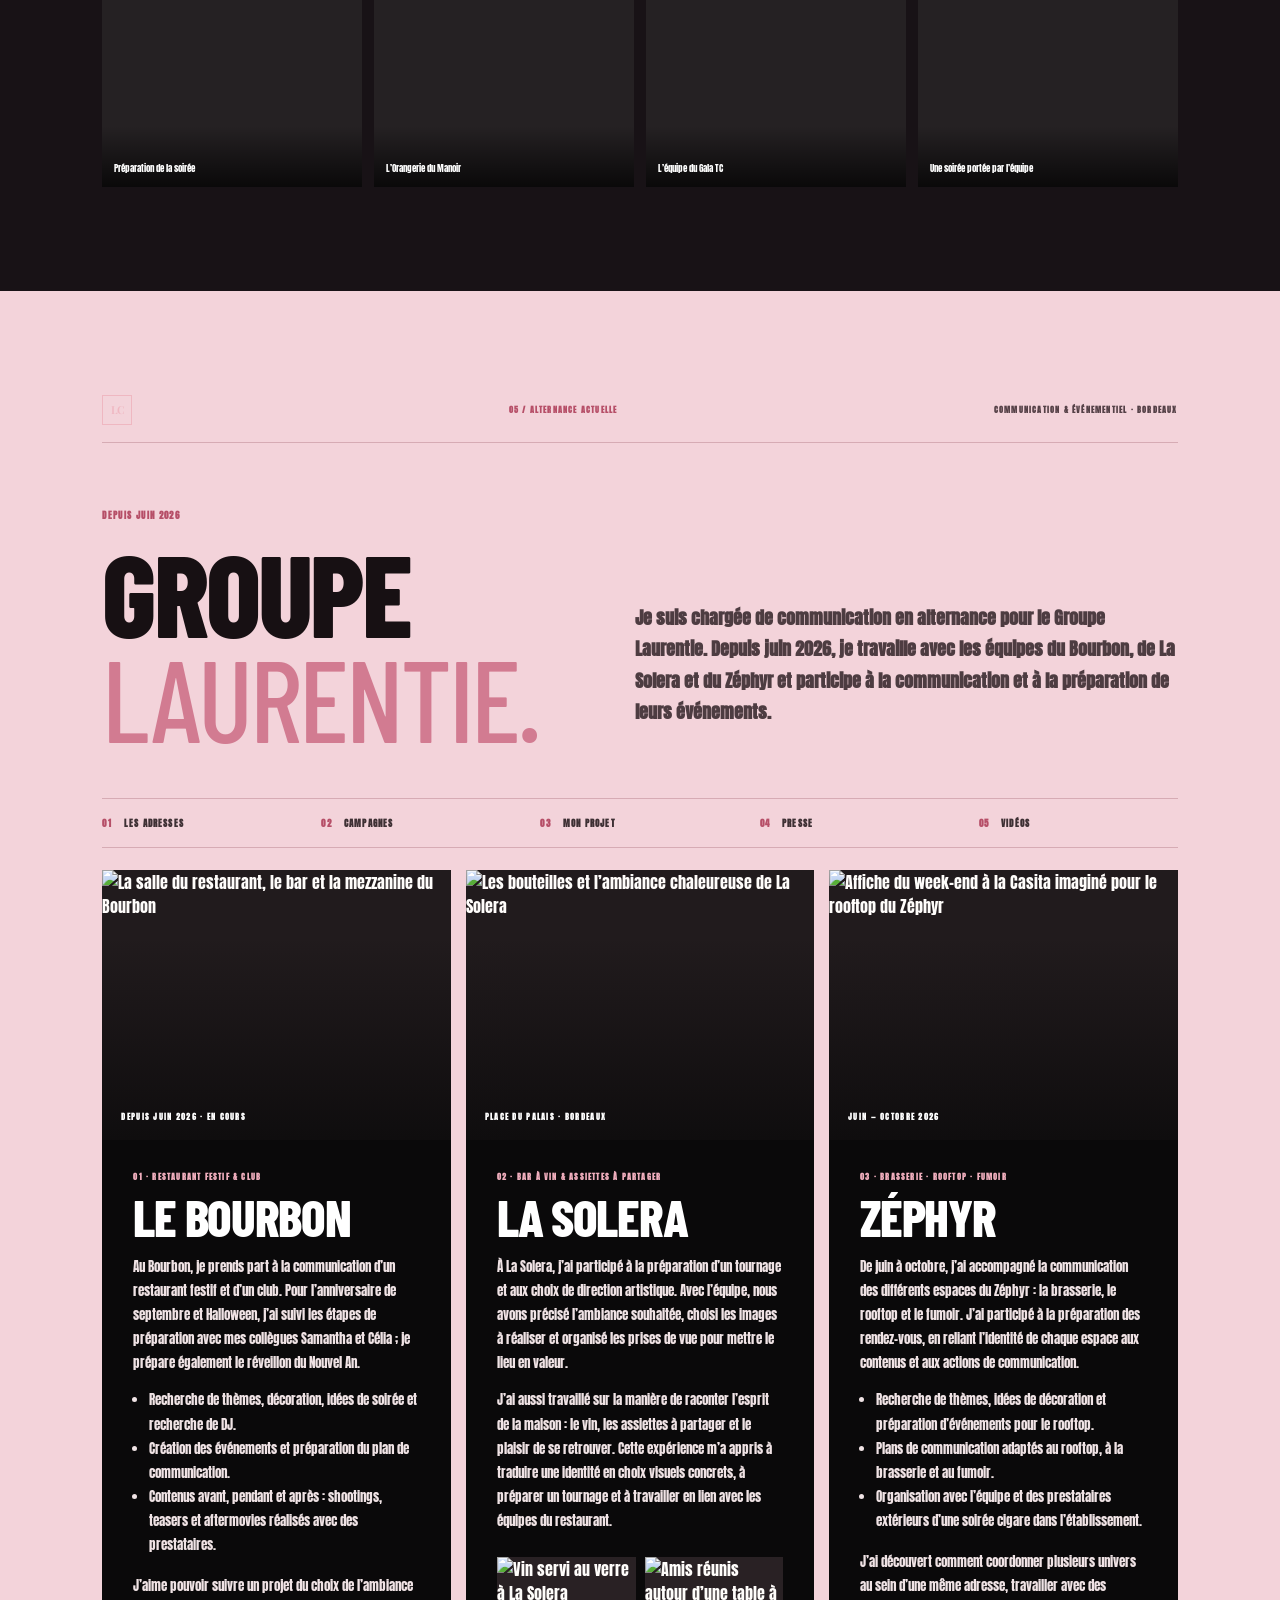
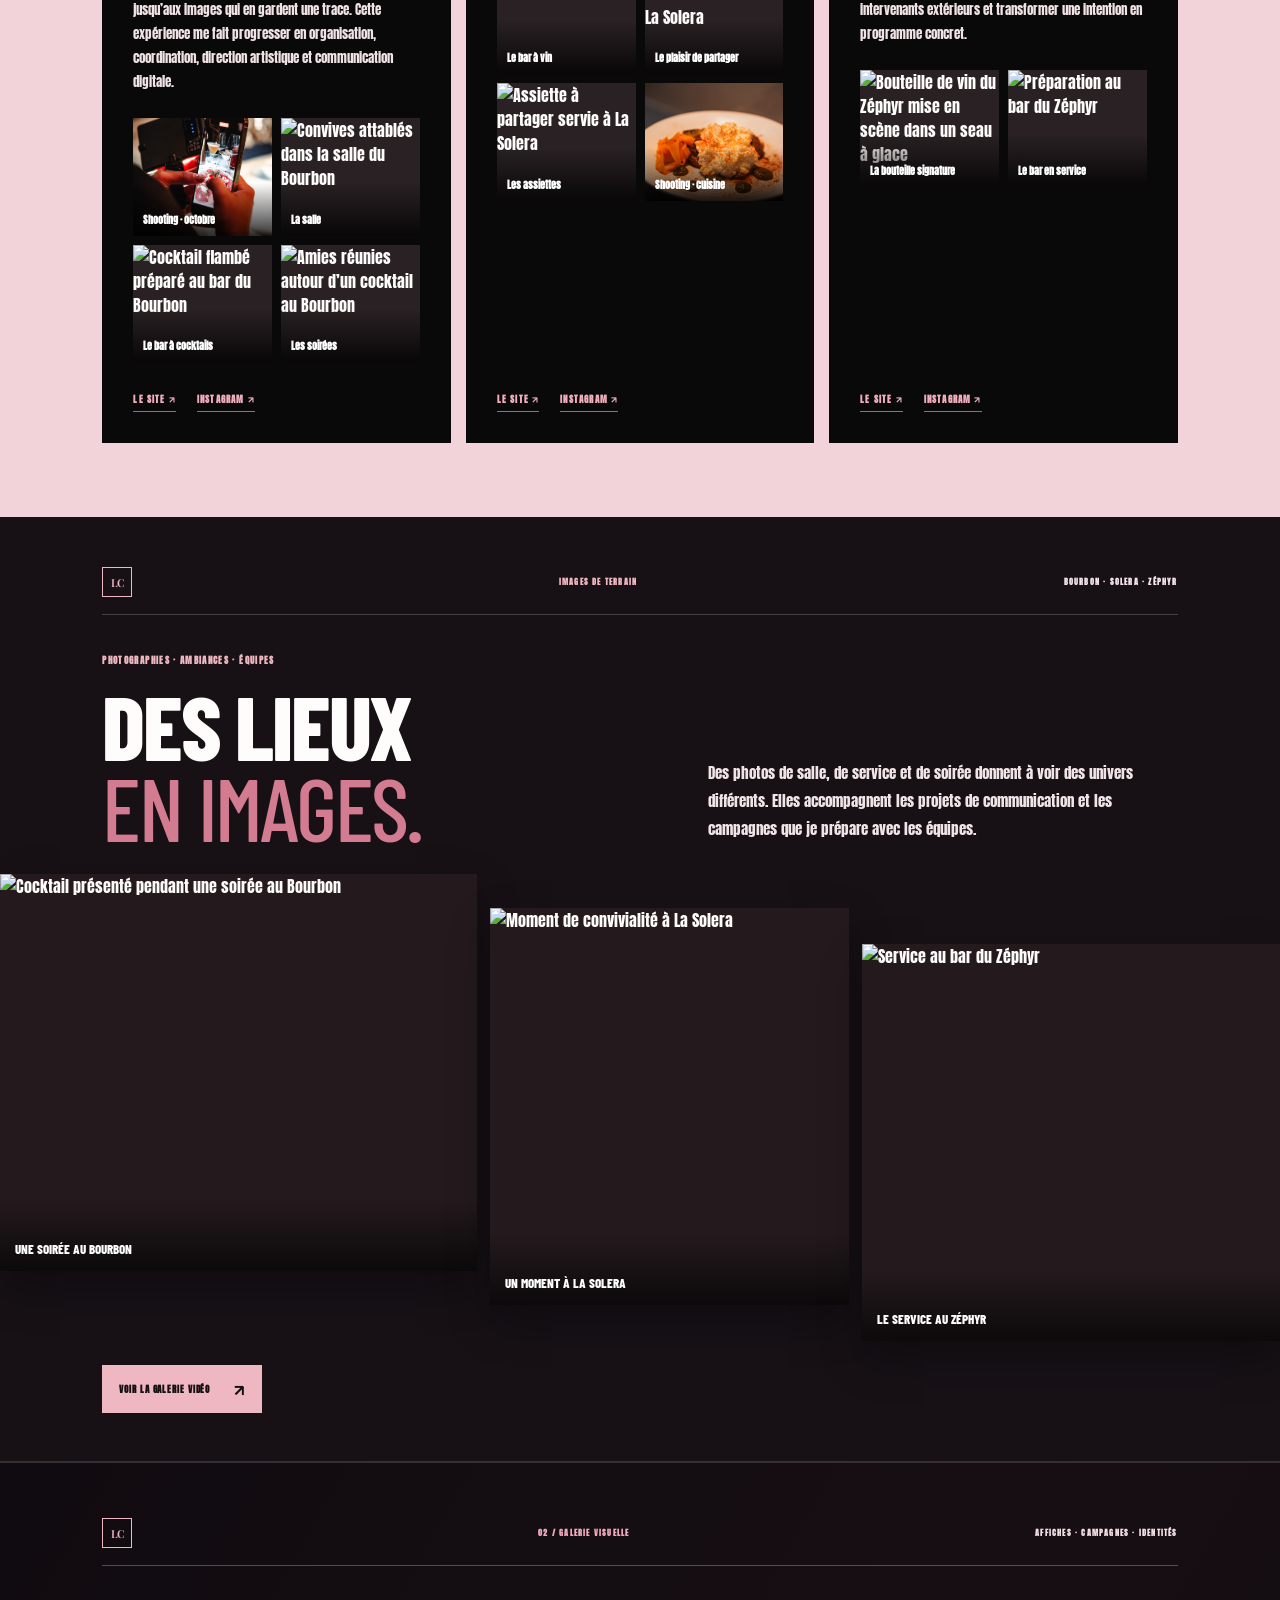
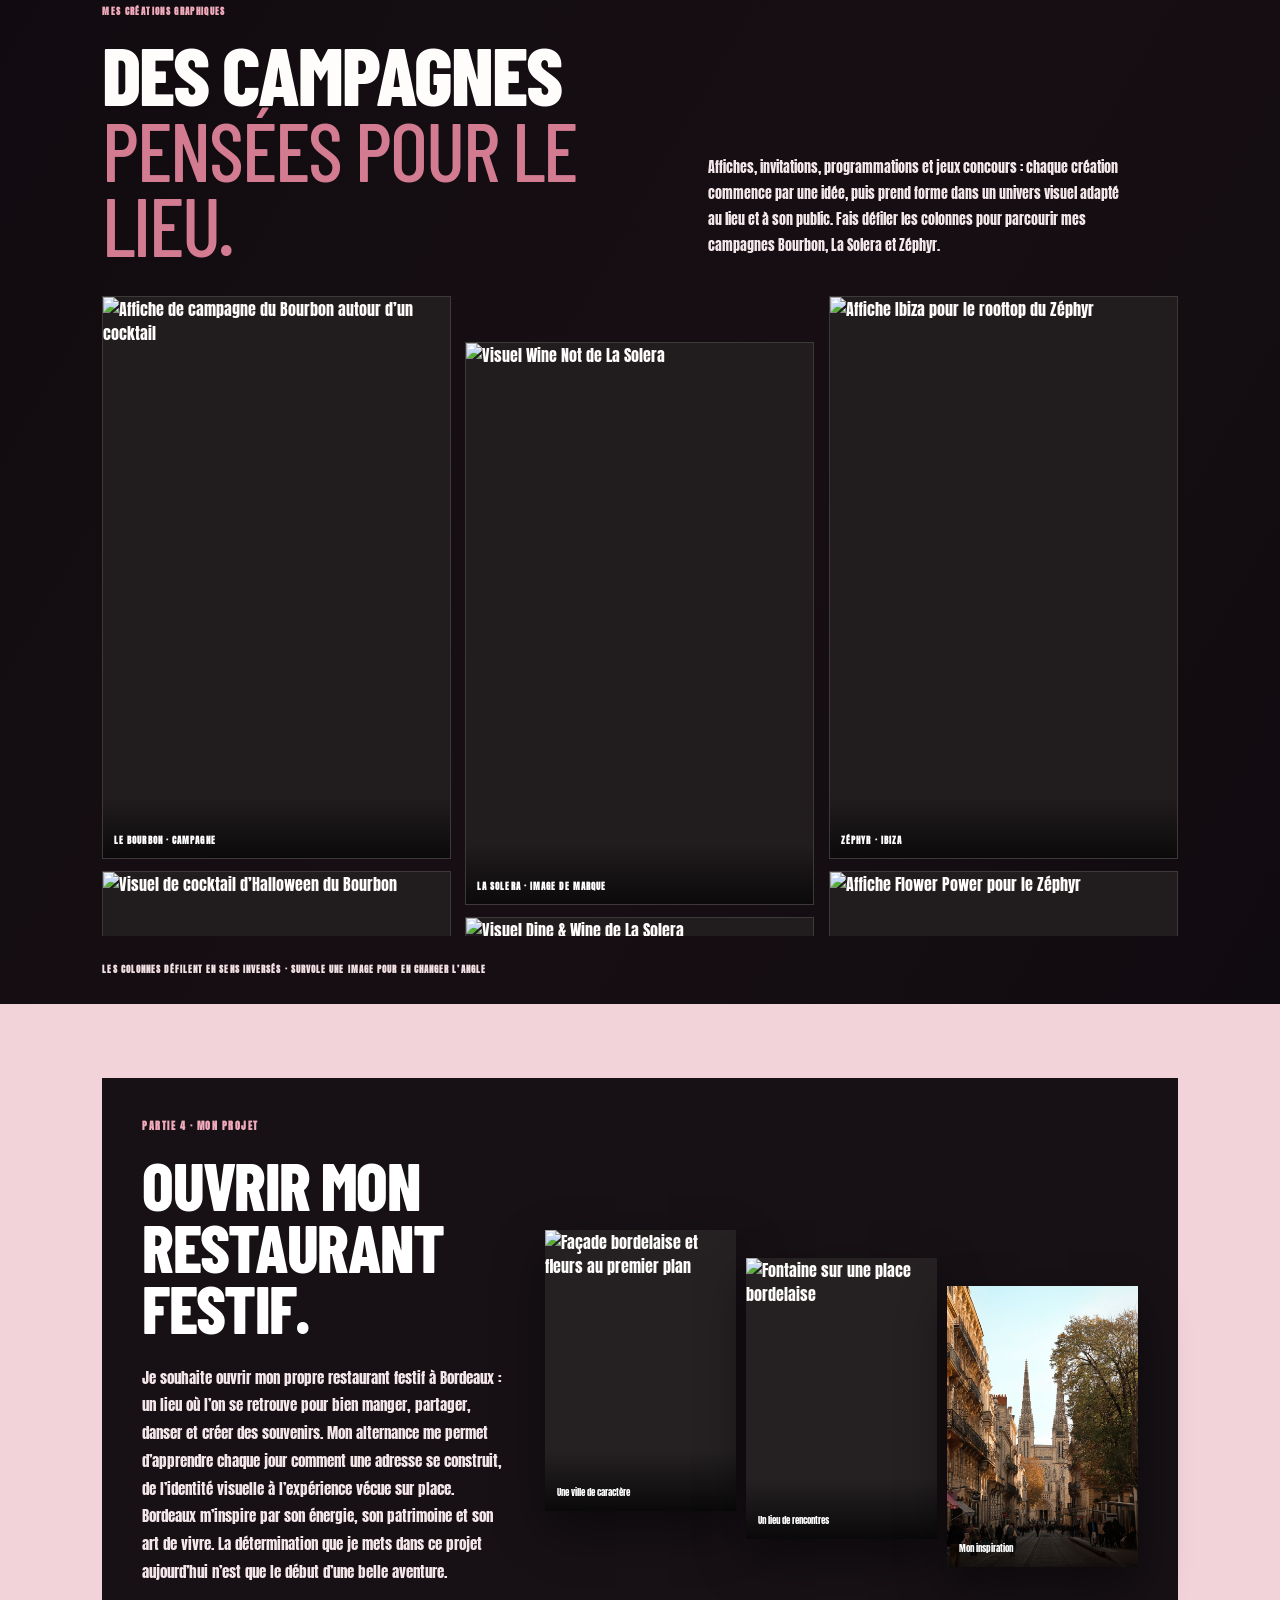
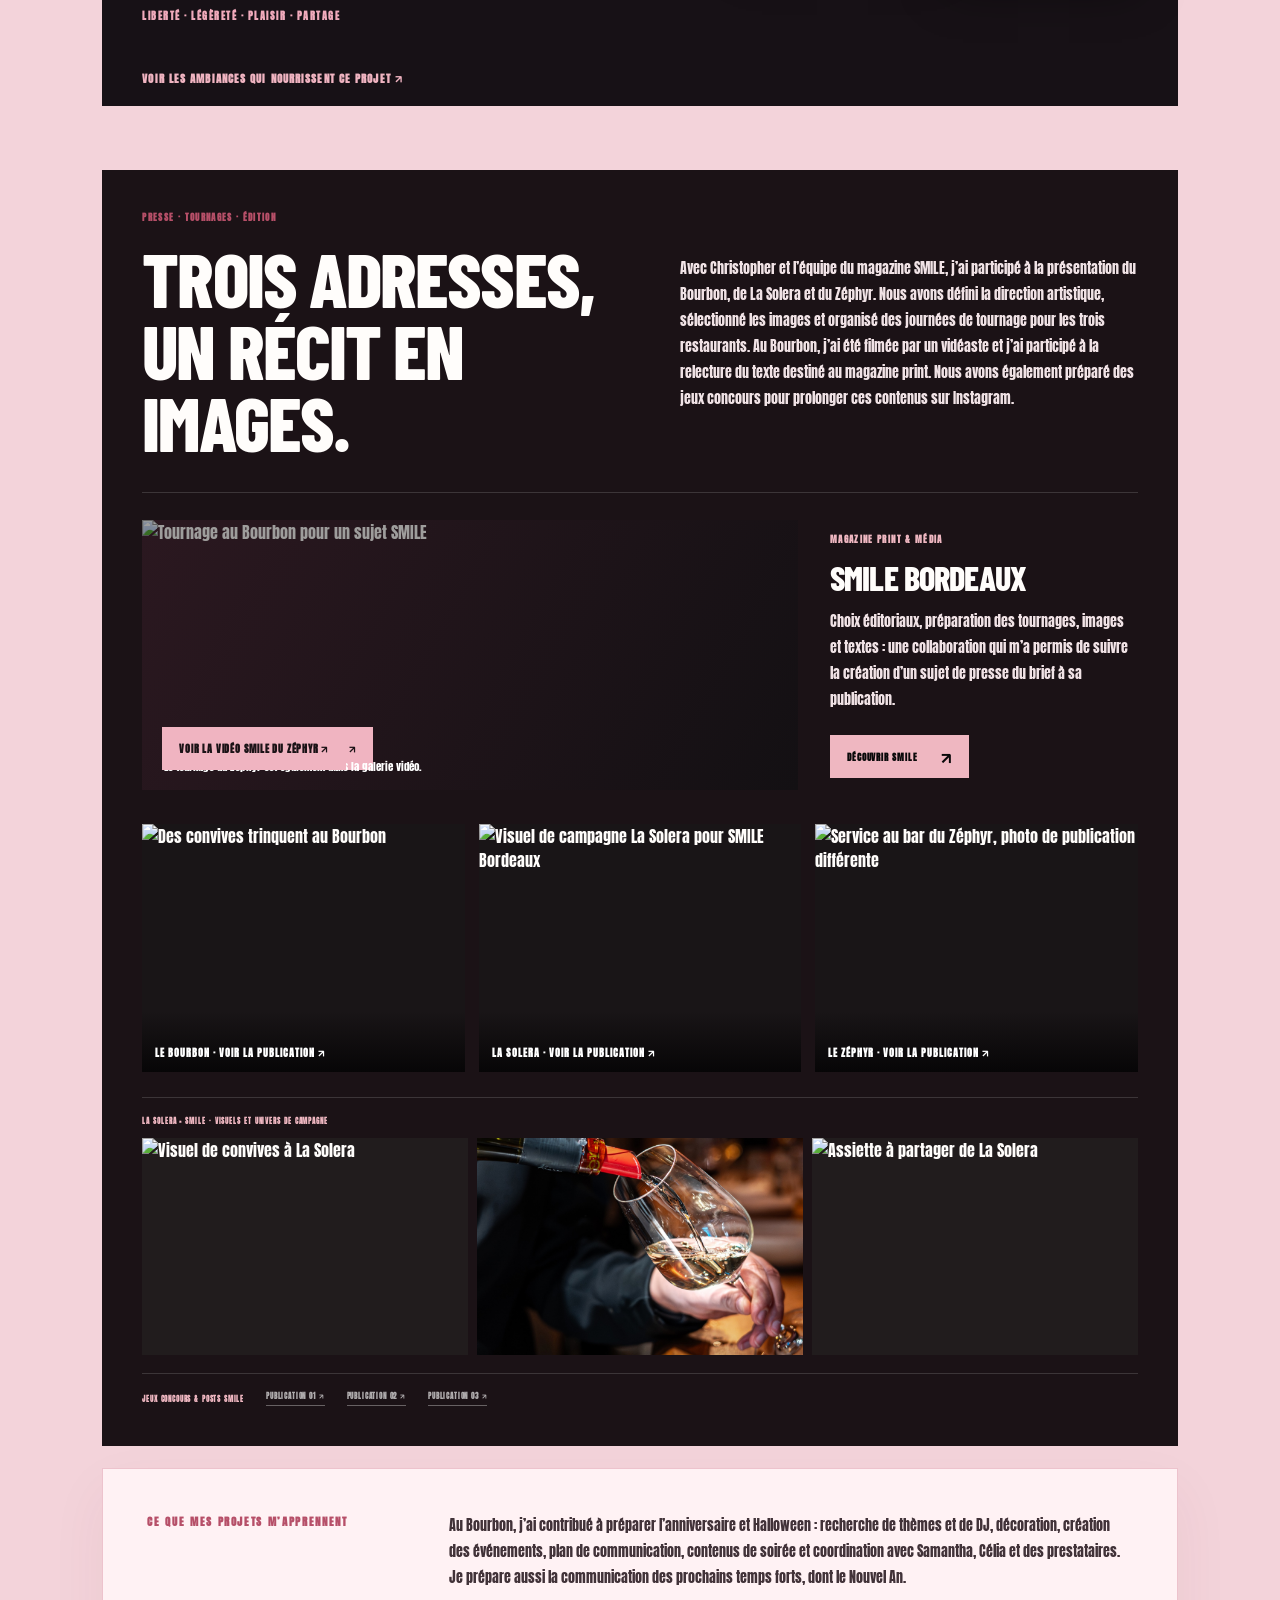
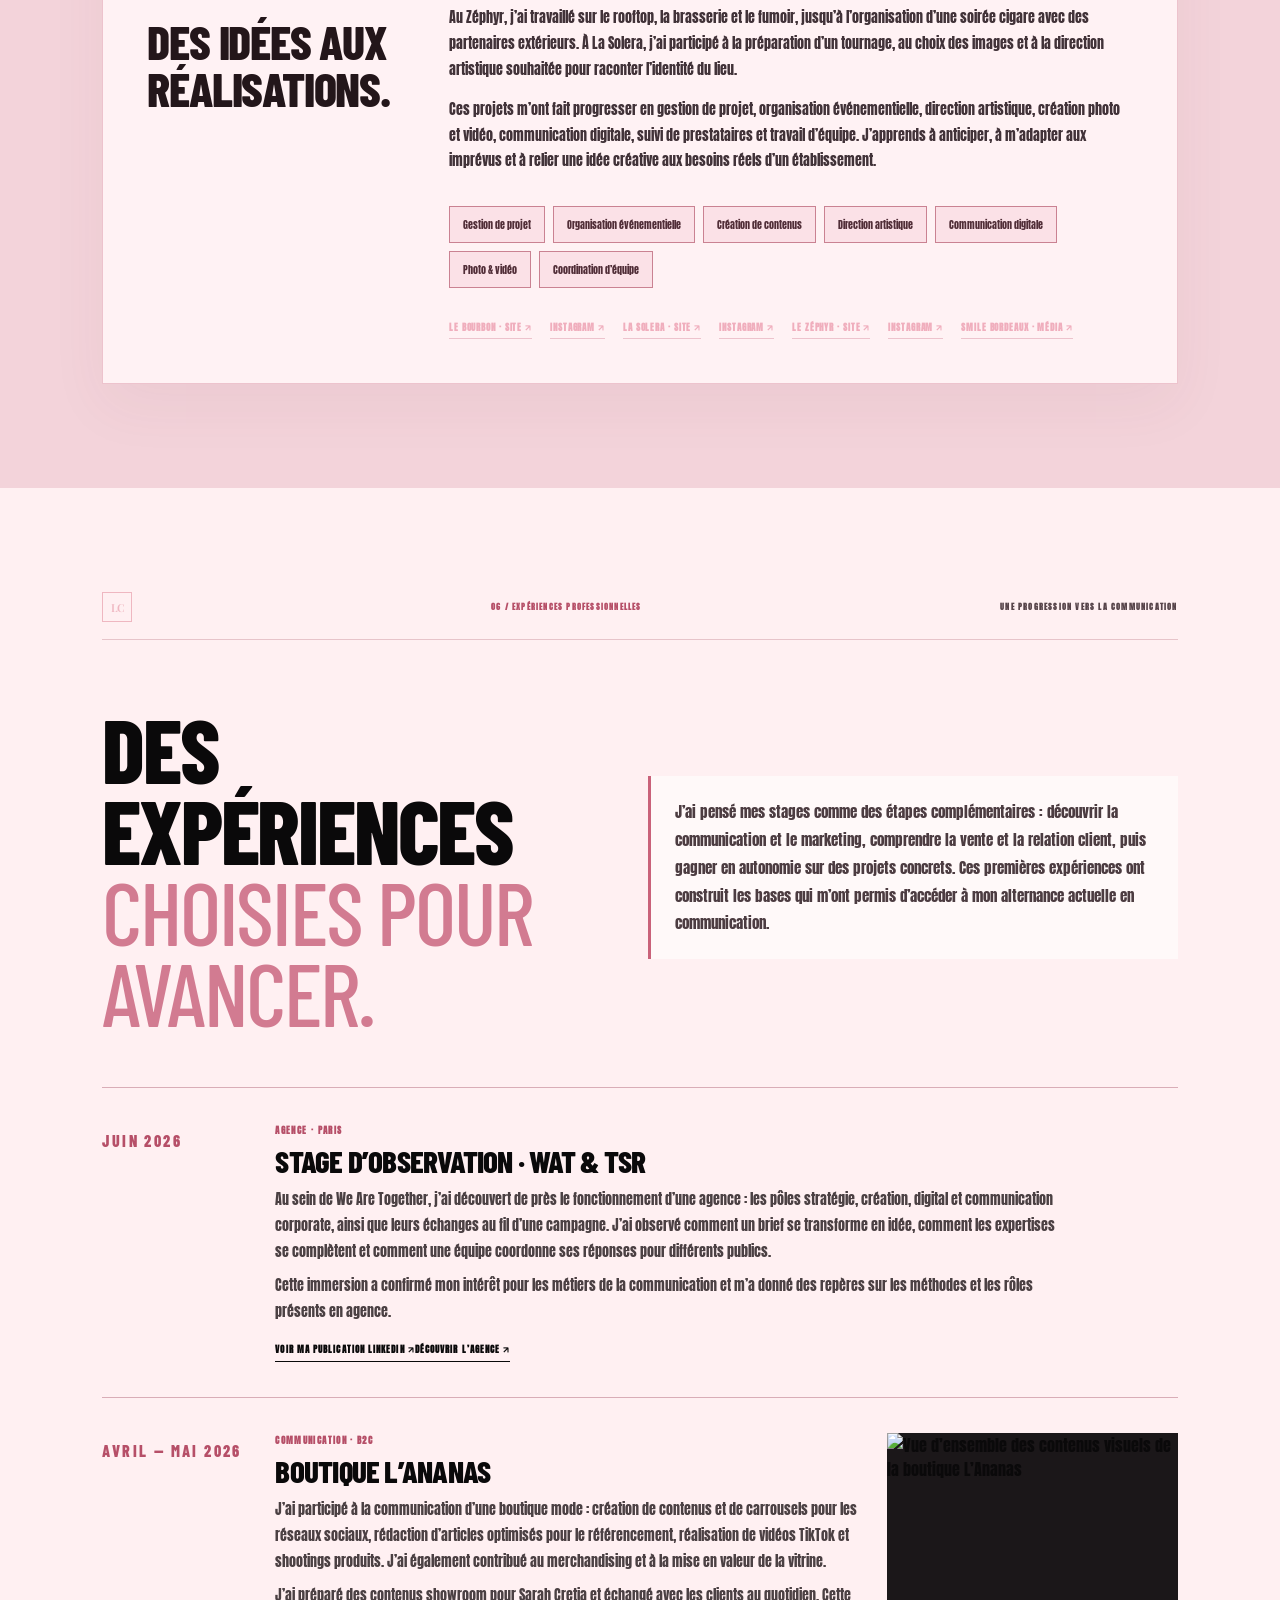
==== commit be97b2d9: "Restore hero name to Lilou" ====
--- a/index.html
+++ b/index.html
@@ -31,7 +31,7 @@
     <section class="hero">
       <img class="hero-image" src="images/home-bourbon-bw.jpg" alt="Soirée au Bourbon, photographie noir et blanc" fetchpriority="high">
       <div class="hero-copy">
-        <h1>Lilouuuhhh<br><em>Chollet</em><br>Franceschi</h1>
+        <h1>Lilou<br><em>Chollet</em><br>Franceschi</h1>
         <p class="hero-sub">Communication · Image · Événementiel</p>
         <p class="hero-intro">Depuis juin 2026, je suis chargée de communication en alternance au sein du Groupe Laurentie.</p>
         <div class="hero-actions">
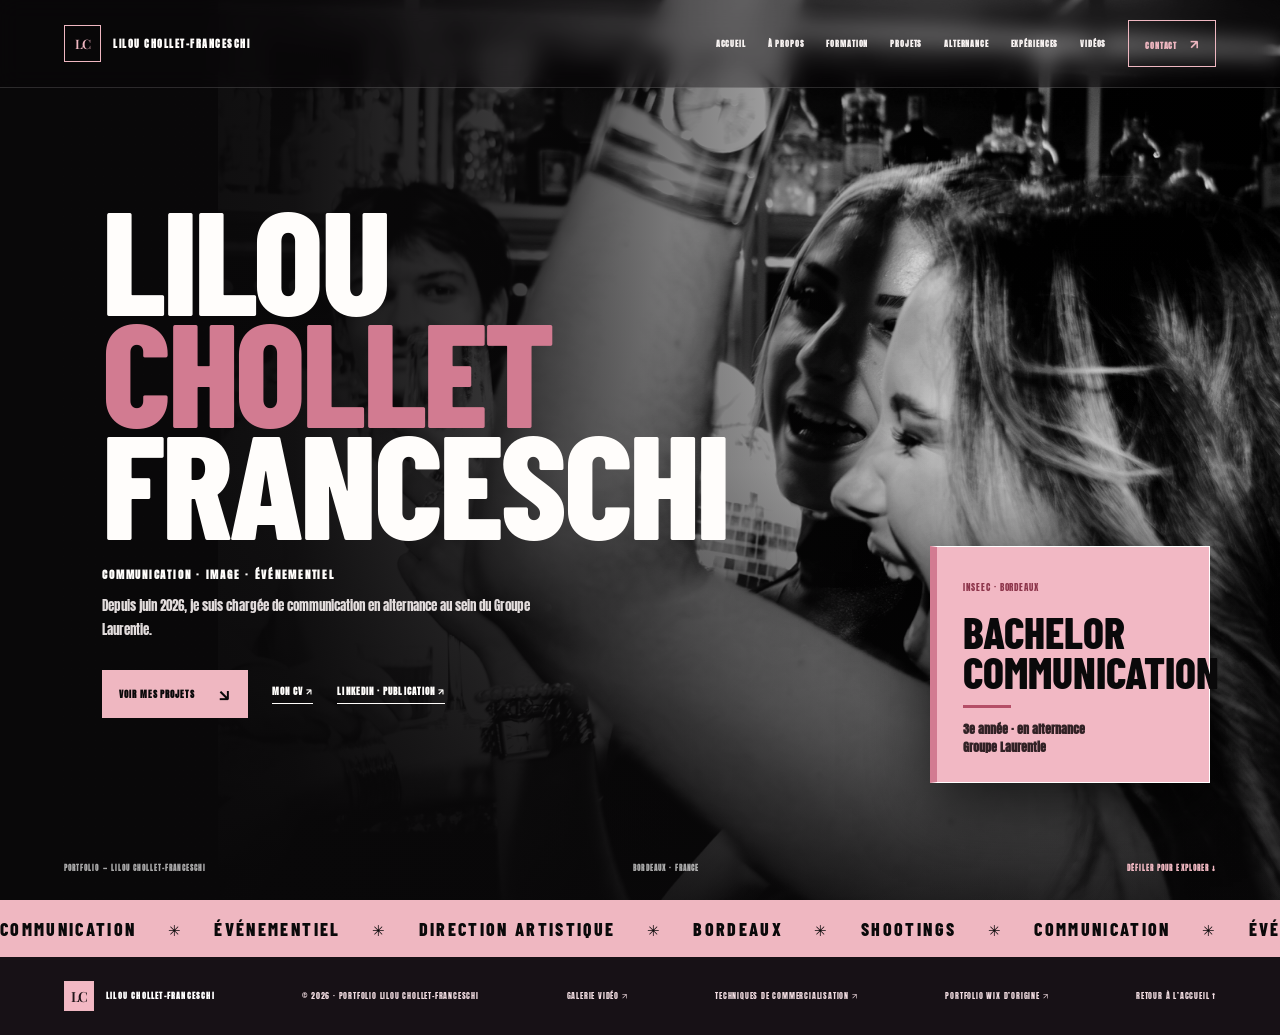
==== commit f41413d1: "Convert portfolio into a multi-page website" ====
--- a/index.html
+++ b/index.html
@@ -5,7 +5,7 @@
   <meta name="viewport" content="width=device-width, initial-scale=1">
   <meta name="theme-color" content="#0b0a0b">
   <meta name="description" content="Lilou Chollet Franceschi — portfolio en communication et événementiel, en Bachelor à l’INSEEC et en alternance au sein du Groupe Laurentie à Bordeaux.">
-  <title>Lilou Chollet Franceschi — Portfolio</title>
+  <title>Accueil · Lilou Chollet Franceschi — Portfolio</title>
   <link rel="preconnect" href="https://fonts.googleapis.com">
   <link rel="preconnect" href="https://fonts.gstatic.com" crossorigin>
   <link rel="preconnect" href="https://static.wixstatic.com">
@@ -15,27 +15,15 @@
   <link rel="stylesheet" href="style.css">
 </head>
 <body>
-  <header class="header">
-    <a class="brand" href="#accueil" aria-label="Lilou Chollet Franceschi, accueil">
-      <span class="brand-mark">LC</span><span>LILOU CHOLLET-FRANCESCHI</span>
-    </a>
-    <button class="menu-button" aria-label="Ouvrir le menu" aria-expanded="false" aria-controls="site-nav"><b></b><b></b></button>
-    <nav class="nav" id="site-nav" aria-label="Navigation principale">
-      <a href="#apropos">À PROPOS</a><a href="#passions">PASSIONS</a><a href="#parcours">PARCOURS</a>
-      <a href="#projets">PROJETS</a><a href="#alternance">ALTERNANCE</a><a href="#experiences">EXPÉRIENCES</a>
-      <a href="videos.html">VIDÉOS</a><a href="#contact" class="nav-highlight">CONTACT <span>↗</span></a>
-    </nav>
-  </header>
-
-  <main id="accueil">
-    <section class="hero">
+<header class="header"><a class="brand" href="index.html#accueil" aria-label="Lilou Chollet Franceschi, accueil"><span class="brand-mark">LC</span><span>LILOU CHOLLET-FRANCESCHI</span></a><button class="menu-button" aria-label="Ouvrir le menu" aria-expanded="false" aria-controls="site-nav"><b></b><b></b></button><nav class="nav" id="site-nav" aria-label="Navigation principale"><a href="index.html#accueil">ACCUEIL</a><a href="apropos.html">À PROPOS</a><a href="formation.html">FORMATION</a><a href="projets.html">PROJETS</a><a href="alternance.html">ALTERNANCE</a><a href="experiences.html">EXPÉRIENCES</a><a href="videos.html">VIDÉOS</a><a href="contact.html" class="nav-highlight">CONTACT <span>↗</span></a></nav></header>
+<main><section class="hero">
       <img class="hero-image" src="images/home-bourbon-bw.jpg" alt="Soirée au Bourbon, photographie noir et blanc" fetchpriority="high">
       <div class="hero-copy">
         <h1>Lilou<br><em>Chollet</em><br>Franceschi</h1>
         <p class="hero-sub">Communication · Image · Événementiel</p>
         <p class="hero-intro">Depuis juin 2026, je suis chargée de communication en alternance au sein du Groupe Laurentie.</p>
         <div class="hero-actions">
-          <a class="button button-light" href="#alternance">VOIR MES PROJETS <span>↘</span></a>
+          <a class="button button-light" alternance.html#alternance>VOIR MES PROJETS <span>↘</span></a>
           <a class="text-link" href="https://lilouchollet33.wixsite.com/lilou-chollet-france/about-5" target="_blank" rel="noopener">MON CV ↗</a>
           <a class="text-link" href="https://www.linkedin.com/feed/update/urn:li:activity:7530675081346379776/" target="_blank" rel="noopener">LINKEDIN · PUBLICATION ↗</a>
         </div>
@@ -46,155 +34,13 @@
         <span class="hero-card-rule"></span>
         <p class="hero-card-caption">3e année · en alternance<br>Groupe Laurentie</p>
       </aside>
-      <div class="hero-bottom"><span>PORTFOLIO — LILOU CHOLLET-FRANCESCHI</span><span>BORDEAUX · FRANCE</span><a href="#apropos">DÉFILER POUR EXPLORER ↓</a></div>
+      <div class="hero-bottom"><span>PORTFOLIO — LILOU CHOLLET-FRANCESCHI</span><span>BORDEAUX · FRANCE</span><a apropos.html#apropos>DÉFILER POUR EXPLORER ↓</a></div>
     </section>
 
     <div class="marquee" aria-label="Communication, événementiel, image, Bordeaux">
       <div class="marquee-track" aria-hidden="true">COMMUNICATION <i>✳</i> ÉVÉNEMENTIEL <i>✳</i> DIRECTION ARTISTIQUE <i>✳</i> BORDEAUX <i>✳</i> SHOOTINGS <i>✳</i> COMMUNICATION <i>✳</i> ÉVÉNEMENTIEL <i>✳</i> DIRECTION ARTISTIQUE <i>✳</i> BORDEAUX <i>✳</i> SHOOTINGS <i>✳</i></div>
-    </div>
-
-    <section class="intro section-pad" id="apropos">
-      <div class="intro-grid">
-        <div><h2>ENCHANTÉE,<br>MOI C’EST<br>LILOU.</h2><p class="intro-standfirst">Communication, image, événements : j’aime faire vivre les idées.</p></div>
-        <div class="intro-copy"><p>J’ai obtenu mon DUT Techniques de Commercialisation à l’Université de Bordeaux, avec une spécialité en business.</p><p>Je suis aujourd’hui en troisième année de Bachelor à l’INSEEC, avec une spécialité en communication. En alternance, je crée des contenus et j’accompagne l’organisation d’événements pour trois établissements bordelais.</p><a class="inline-link" href="https://lilouchollet33.wixsite.com/lilou-chollet-france/mon-parcours" target="_blank" rel="noopener">MON PARCOURS ↗</a></div>
-      </div>
-      <a class="linkedin-cover" href="https://www.linkedin.com/feed/update/urn:li:activity:7530675081346379776/" target="_blank" rel="noopener" aria-label="Voir la publication LinkedIn de Lilou">
-        <img src="images/campaigns/linkedin-cover.jpg" alt="Bannière LinkedIn de Lilou Chollet-Franceschi, alternante en communication">
-        <span>BANNIÈRE LINKEDIN · COMMUNICATION &amp; ÉVÉNEMENTIEL <b>↗</b></span>
-      </a>
-      <div class="interests">
-        <div class="interest-copy"><p class="eyebrow wine">MES PASSIONS</p><h3>LA DANSE, UNE AUTRE<br>FAÇON DE RACONTER.</h3><p>La danse fait partie de mes passions et de ma façon de m’exprimer. Sur scène, j’aime l’énergie du groupe, le mouvement et le lien qui se crée avec le public. Les spectacles m’ont appris à m’investir dans une création collective et à faire attention à chaque détail qui donne vie à un moment.</p><p>Cette expérience nourrit aussi mon regard sur l’événementiel : je suis sensible à la musique, à l’ambiance, aux lumières et à la manière dont les personnes vivent une soirée. Ces photographies sont tirées de mon oral sur la fête.</p></div>
-        <div class="passion-gallery" aria-label="Photographies de soirées présentées dans mon oral sur la fête">
-          <figure><img src="images/danse-soiree.jpg" alt="Public dansant pendant une soirée, photographie tirée de mon oral" loading="lazy"><figcaption>Partager la scène et le moment</figcaption></figure>
-          <figure><img src="images/danse-performer.jpg" alt="Danseuse en costume sur scène, photographie tirée de mon oral" loading="lazy"><figcaption>La présence sur scène</figcaption></figure>
-          <figure><img src="images/bourbon-evening.jpg" alt="Une soirée au Bourbon et l’énergie du public" loading="lazy"><figcaption>Musique, mouvement, collectif</figcaption></figure>
-        </div>
-      </div>
-    </section>
-
-    <section class="event-passion section-pad" id="passions" aria-labelledby="event-passion-title">
-      <div class="section-label"><span>02 / MES PASSIONS</span><span>LA SUITE · LE SENS DE LA FÊTE</span></div>
-      <div class="event-passion-heading"><div><p class="eyebrow">LIBERTÉ · PARTAGE · CRÉATIVITÉ</p><h2 id="event-passion-title">MA PASSION :<br>LE SENS DE LA FÊTE</h2></div><div class="event-passion-copy"><p>La fête m’apporte de la légèreté et de la liberté. Je lâche prise, j’oublie le quotidien et je profite du moment présent. J’aime le partage avec mes copines : rire, danser et créer des souvenirs.</p><p>Mais mon intérêt ne s’arrête pas à la soirée. Je regarde aussi ce qui la prépare : les tenues et la musique, l’ambiance d’un lieu, sa décoration, son accueil et son service. J’observe, je m’inspire, et ça nourrit mon alternance et mon futur projet.</p></div></div>
-      <div class="passion-story-grid">
-        <article class="passion-story-card"><span class="story-index">01 · POURQUOI C’EST MA PASSION ?</span><h3>JE VEUX LE FAIRE VIVRE AUX AUTRES.</h3><ol><li><b>01</b><span>Légèreté et liberté</span></li><li><b>02</b><span>Je lâche prise, j’oublie le quotidien</span></li><li><b>03</b><span>Je profite du moment présent</span></li><li><b>04</b><span>Le partage : copines, rire, danser, souvenirs</span></li></ol></article>
-        <article class="passion-story-card"><span class="story-index">02 · PLUS LOIN QUE LA SOIRÉE</span><h3>J’OBSERVE AUSSI LES COULISSES.</h3><div class="passion-pill-list"><div><b>AVANT DE SORTIR</b><span>Les tenues · la musique</span></div><div><b>LES LIEUX</b><span>La décoration · l’ambiance · la musique · le service</span></div><div><b>COMPRENDRE LA SOIRÉE</b><span>Comment une soirée est conçue et préparée</span></div></div><p>J’observe, je m’inspire, et cela nourrit mon alternance et mon futur projet.</p></article>
-        <article class="passion-story-card"><span class="story-index">03 · MON PARCOURS</span><h3>CRÉATIVITÉ, CONTACT HUMAIN, ORGANISATION.</h3><div class="passion-track"><span>MODE</span><span>DÉCORATION &amp; IMMOBILIER</span><span>RESTAURATION FESTIVE &amp; CLUB</span></div><p>Ces univers m’attirent par leur créativité et leur sens de l’accueil. Ils se rejoignent dans ce que j’aime : imaginer une ambiance, rencontrer des personnes et construire une expérience autour de la musique et de l’événementiel.</p></article>
-        <article class="passion-story-card"><span class="story-index">04 · ORGANISER, RENCONTRER</span><h3>DE L’IDÉE AU MOMENT PARTAGÉ.</h3><p>Pendant deux ans, j’ai préparé le Gala TC avec onze autres étudiants et participé à un projet doté d’un budget de 10 000 €. J’y ai découvert la coordination, la décoration, les prestataires, le travail d’équipe et l’accueil des invités. Rencontres, cultures et musiques : j’aime créer des liens à travers une soirée.</p><a class="inline-link" href="#projets">DÉCOUVRIR LE GALA TC ↗</a></article>
-        <article class="passion-story-card"><span class="story-index">05 · MON ALTERNANCE</span><h3>MA PASSION DEVIENT UN MÉTIER.</h3><p>Au Bourbon, à La Solera et au Zéphyr, je découvre les lieux, les équipes, les prestataires et l’expérience client. Je participe à imaginer des rendez-vous, à préparer les contenus et à donner une identité à chaque moment.</p><a class="inline-link" href="#alternance">DÉCOUVRIR MON ALTERNANCE ↗</a></article>
-        <article class="passion-story-card passion-story-wide"><span class="story-index">06 · DES SOIRÉES CET ÉTÉ</span><h3>ÉNERGIE ET TRAVAIL.</h3><div class="summer-details"><p>Pour préparer les soirées, j’ai participé à la décoration, à la recherche de DJ, aux échanges avec les prestataires et à la préparation des animations.</p><div class="summer-actions"><span>DÉCORATION</span><span>RECHERCHE DE DJ</span><span>PRESTATAIRES</span><span>ANIMATIONS</span></div><p>J’ai pu découvrir Nebat Drums, percussionniste sur la scène d’Ibiza, Tony Vegas, DJ à L’Arc Paris, et les danseuses présentes chaque semaine. Leur énergie et leur travail m’inspirent.</p></div></article>
-      </div>
-      <div class="event-photo-strip" aria-label="Photographies de fête et de spectacle tirées de mon oral"><figure><img src="images/danse-soiree.jpg" alt="Moment de danse en soirée" loading="lazy"></figure><figure><img src="images/danse-performer.jpg" alt="Artiste en représentation" loading="lazy"></figure><figure><img src="images/bourbon-evening.jpg" alt="Ambiance et musique au Bourbon" loading="lazy"></figure></div>
-      <blockquote class="event-quote">« Je ne veux pas seulement profiter de la fête, je veux créer des endroits où les autres peuvent, eux aussi, la vivre. »</blockquote>
-      <p class="event-photo-note">Cette passion se prolonge dans mon projet de restaurant festif à Bordeaux, au sein de mon alternance.</p>
-    </section>
-    <section class="journey section-pad" id="parcours">
-      <div class="section-label"><span>03 / FORMATION</span><span>DE BORDEAUX À L’INSEEC</span></div>
-      <div class="journey-heading"><h2>Du business<br>à la communication,<br><em>au service d’un projet.</em></h2><p>Mon DUT est un atout majeur : il m’a appris à comprendre les besoins d’un client, à construire une offre et à réfléchir à sa valeur commerciale. Pour un restaurant festif, cette base m’aide à penser à la fois l’expérience, la clientèle et la viabilité du lieu.</p></div>
-      <div class="timeline">
-        <article class="timeline-item"><span class="timeline-date">EN COURS</span><div><h3>3e année de Bachelor · INSEEC</h3><p>Je poursuis aujourd’hui un Bachelor à l’INSEEC, avec une spécialité en communication, en alternance au sein du Groupe Laurentie. C’est ma porte d’entrée dans la restauration festive : j’apprends à raconter l’identité d’un lieu, à créer des contenus et à faire connaître ses événements.</p><p>Mon DUT et mon Bachelor se complètent : le premier m’aide à penser la clientèle et le modèle du lieu ; le second m’apprend à lui donner une voix et à créer le lien avec son public.</p></div></article>
-        <article class="timeline-item"><span class="timeline-date">DIPLÔME OBTENU</span><div><h3>DUT Techniques de Commercialisation</h3><p>À l’Université de Bordeaux, avec une spécialité en business. Cette formation m’a donné des bases solides en marketing, relation client, négociation et développement commercial. J’ai appris à analyser les besoins d’un public, à construire une offre cohérente et à défendre un projet avec des arguments concrets.</p><p>Pour mon projet de restaurant festif, c’est un atout majeur : il m’aide à réfléchir au positionnement, aux clients que je souhaite accueillir, à l’expérience proposée et à l’équilibre économique qui permettra au lieu de durer.</p><a class="inline-link" href="tech-de-co.html">DÉCOUVRIR MON PARCOURS EN TECHNIQUES DE COMMERCIALISATION ↗</a></div></article>
-      </div>
-      <div class="formation-note"><p class="eyebrow wine">CE QUE MA FORMATION M’APPORTE</p><div><div class="skill-cloud"><span>Analyse de marché</span><span>Positionnement d’offre</span><span>Relation client</span><span>Communication de marque</span><span>Création de contenus</span><span>Stratégie digitale</span><span>Gestion de projet</span><span>Événementiel</span></div><a class="inline-link wix-work-link" href="https://lilouchollet33.wixsite.com/lilou-chollet-france" target="_blank" rel="noopener">VOIR MES TRAVAUX ET PROJETS EN LIGNE SUR WIX ↗</a></div></div>
-    </section>
-
-    <section class="projects section-pad" id="projets">
-      <div class="section-label"><span>04 / PROJET ÉTUDIANT</span><span>GALA TECHNIQUES DE COMMERCIALISATION</span></div>
-      <div class="project-intro"><div><p class="eyebrow">PROJET TUTORÉ · ORGANISATION</p><h2>GALA TC<br><em>UNE SOIRÉE BÂTIE DE A À Z.</em></h2></div><p>En équipe, nous avons construit le Gala TC à l’Orangerie du Manoir, de la première idée à la soirée puis au bilan. J’ai contribué à réunir les étudiants, les partenaires et les invités autour d’un événement pensé collectivement.</p></div>
-      <div class="gala-details"><div class="gala-overview"><span class="card-index">LE PROJET · 2 ANS · 11 ÉTUDIANTS</span><h3>De l’idée au bilan</h3><p>Avec onze autres étudiants, j’ai participé pendant deux ans à la préparation du Gala TC à l’Orangerie du Manoir. L’objectif : réunir étudiants, partenaires et invités autour d’une soirée élégante, et faire avancer le projet de la première idée jusqu’au dernier bilan.</p><div class="gala-metric"><strong>10K€</strong><span>de budget mobilisé<br>pour donner vie au projet</span></div><a class="inline-link" href="https://www.instagram.com/gala_tcpx/" target="_blank" rel="noopener">DÉCOUVRIR LE COMPTE INSTAGRAM DU GALA ↗</a></div><ol class="gala-steps"><li><span>01</span><div><h4>POSER LE CADRE</h4><p>Définir le public, le format de la soirée, les besoins et les étapes de travail pour transformer une intention en plan d’action partagé.</p></div></li><li><span>02</span><div><h4>TROUVER LES PARTENAIRES</h4><p>Prospecter, présenter le projet et suivre les échanges avec les sponsors. Le pôle commercial a notamment travaillé avec le Trélissac Football Club et les chocolats De Marlieu, ainsi que sur les conventions et la défiscalisation des dons.</p></div></li><li><span>03</span><div><h4>CONSTRUIRE L’UNIVERS</h4><p>Participer à la stratégie de communication, à la charte graphique et au logo, puis préparer les contenus pour donner envie de rejoindre l’événement.</p></div></li><li><span>04</span><div><h4>PRÉPARER ET COORDONNER</h4><p>Suivre les démarches administratives — dont la licence III et le dossier FSDIE —, les prestataires, la décoration, le budget et les besoins de l’équipe.</p></div></li><li><span>05</span><div><h4>FAIRE LE BILAN</h4><p>Après la soirée, clôturer le dossier 2024, suivre les dépenses et les retombées, et tirer des enseignements pour les projets suivants.</p></div></li></ol><div class="gala-takeaway"><span class="card-index">CE QUE J’EN RETIENS</span><p>Ce projet m’a appris à organiser sur la durée, à négocier avec des partenaires, à répartir les rôles et à garder une vision d’ensemble tout en soignant les détails. J’y ai développé la gestion de projet, la communication, le suivi budgétaire, la coordination d’équipe et ma capacité à réagir aux imprévus.</p></div></div>
-      <div class="gala-gallery" aria-label="Photos du projet Gala TC">
-        <figure class="gala-gallery-main"><img src="https://static.wixstatic.com/media/48f452_4b782f12ff914556b422bf626d8b0c0e~mv2.png" alt="Lilou dans la salle du Gala TC, pendant la préparation de l’événement" loading="lazy"><figcaption>Préparation de la soirée</figcaption></figure>
-        <figure><img src="https://static.wixstatic.com/media/48f452_b26b1a0602d94b398b029bb5093a0c61~mv2.png" alt="L’Orangerie du Manoir décorée pour le Gala TC" loading="lazy"><figcaption>L’Orangerie du Manoir</figcaption></figure>
-        <figure><img src="https://static.wixstatic.com/media/48f452_e77942127965438e99405b5db6821de4~mv2.png" alt="Photo de groupe de l’équipe du Gala TC" loading="lazy"><figcaption>L’équipe du Gala TC</figcaption></figure>
-        <figure><img src="https://static.wixstatic.com/media/48f452_6986a24b245348cf90f86c190868ddb3~mv2.png" alt="Les étudiants réunis pour le Gala TC" loading="lazy"><figcaption>Une soirée portée par l’équipe</figcaption></figure>
-      </div>
-    </section>
-
-    <section class="alternance section-pad" id="alternance">
-      <div class="section-label"><span>05 / ALTERNANCE ACTUELLE</span><span>COMMUNICATION &amp; ÉVÉNEMENTIEL · BORDEAUX</span></div>
-      <div class="alternance-heading"><div><p class="eyebrow">DEPUIS JUIN 2026</p><h2>Groupe<br><em>Laurentie.</em></h2></div><div class="alternance-intro"><p>Je suis chargée de communication en alternance pour le Groupe Laurentie. Depuis juin 2026, je travaille avec les équipes du Bourbon, de La Solera et du Zéphyr et participe à la communication et à la préparation de leurs événements.</p></div></div>
-      <nav class="alternance-subnav" aria-label="Sous-parties de mon alternance"><a href="#alternance-lieux"><span>01</span> LES ADRESSES</a><a href="#media-campagnes"><span>02</span> CAMPAGNES</a><a href="#projet-bordeaux"><span>03</span> MON PROJET</a><a href="#presse"><span>04</span> PRESSE</a><a href="videos.html"><span>05</span> VIDÉOS</a></nav>
-      <div class="venue-grid" id="alternance-lieux">
-        <article class="venue-card venue-bourbon">
-          <figure class="venue-visual"><img src="https://www.lebourbon-bordeaux.fr/wp-content/themes/bourbon-2026/assets/img/restaurant-bar-club-bordeaux-le-bourbon-salle.webp" alt="La salle du restaurant, le bar et la mezzanine du Bourbon" loading="lazy"><figcaption>Depuis juin 2026 · en cours</figcaption></figure>
-          <div class="venue-copy"><p class="venue-index">01 · RESTAURANT FESTIF &amp; CLUB</p><h3>Le Bourbon</h3><p>Au Bourbon, je prends part à la communication d’un restaurant festif et d’un club. Pour l’anniversaire de septembre et Halloween, j’ai suivi les étapes de préparation avec mes collègues Samantha et Célia ; je prépare également le réveillon du Nouvel An.</p><ul><li>Recherche de thèmes, décoration, idées de soirée et recherche de DJ.</li><li>Création des événements et préparation du plan de communication.</li><li>Contenus avant, pendant et après : shootings, teasers et aftermovies réalisés avec des prestataires.</li></ul><p>J’aime pouvoir suivre un projet du choix de l’ambiance jusqu’aux images qui en gardent une trace. Cette expérience me fait progresser en organisation, coordination, direction artistique et communication digitale.</p><div class="venue-gallery" aria-label="Photos du site du Bourbon et de mes shootings"><figure><img src="images/bourbon-content.jpg" alt="Prise de vue d’un plat au smartphone pendant un shooting au Bourbon" loading="lazy"><figcaption>Shooting · octobre</figcaption></figure><figure><img src="https://www.lebourbon-bordeaux.fr/wp-content/themes/bourbon-2026/assets/img/convives-salle-restaurant-bourbon-bordeaux.webp" alt="Convives attablés dans la salle du Bourbon" loading="lazy"><figcaption>La salle</figcaption></figure><figure><img src="https://www.lebourbon-bordeaux.fr/wp-content/themes/bourbon-2026/assets/img/cocktail-flambe-bar-bourbon-bordeaux.webp" alt="Cocktail flambé préparé au bar du Bourbon" loading="lazy"><figcaption>Le bar à cocktails</figcaption></figure><figure><img src="https://www.lebourbon-bordeaux.fr/wp-content/themes/bourbon-2026/assets/img/amies-trinquent-cocktail-champagne-bourbon-bordeaux.webp" alt="Amies réunies autour d’un cocktail au Bourbon" loading="lazy"><figcaption>Les soirées</figcaption></figure></div><div class="venue-links"><a href="https://www.lebourbon-bordeaux.fr/" target="_blank" rel="noopener">LE SITE ↗</a><a href="https://www.instagram.com/lebourbon.bordeaux/" target="_blank" rel="noopener">INSTAGRAM ↗</a></div></div>
-        </article>
-        <article class="venue-card venue-solera">
-          <figure class="venue-visual"><img src="https://static.wixstatic.com/media/e144bb_01b0e5b2856942939a42491a69b2305a~mv2.jpg" alt="Les bouteilles et l’ambiance chaleureuse de La Solera" loading="lazy"><figcaption>Place du Palais · Bordeaux</figcaption></figure>
-          <div class="venue-copy"><p class="venue-index">02 · BAR À VIN &amp; ASSIETTES À PARTAGER</p><h3>La Solera</h3><p>À La Solera, j’ai participé à la préparation d’un tournage et aux choix de direction artistique. Avec l’équipe, nous avons précisé l’ambiance souhaitée, choisi les images à réaliser et organisé les prises de vue pour mettre le lieu en valeur.</p><p>J’ai aussi travaillé sur la manière de raconter l’esprit de la maison : le vin, les assiettes à partager et le plaisir de se retrouver. Cette expérience m’a appris à traduire une identité en choix visuels concrets, à préparer un tournage et à travailler en lien avec les équipes du restaurant.</p><div class="venue-gallery" aria-label="Photos du site et des contenus de La Solera"><figure><img src="https://static.wixstatic.com/media/e144bb_b1e98f00e4344c969621a2bfbc8e2f58~mv2.jpg" alt="Vin servi au verre à La Solera" loading="lazy"><figcaption>Le bar à vin</figcaption></figure><figure><img src="https://static.wixstatic.com/media/e144bb_ebef6e3482844ca2bea334f4d9c5f234~mv2.jpg" alt="Amis réunis autour d’une table à La Solera" loading="lazy"><figcaption>Le plaisir de partager</figcaption></figure><figure><img src="https://static.wixstatic.com/media/e144bb_8cb38777bedc40a8b5f0067e45ded4cc~mv2.jpg" alt="Assiette à partager servie à La Solera" loading="lazy"><figcaption>Les assiettes</figcaption></figure><figure><img src="images/solera-smile-dish.jpg" alt="Assiette de La Solera photographiée pour un contenu éditorial" loading="lazy"><figcaption>Shooting · cuisine</figcaption></figure></div><div class="venue-links"><a href="https://www.lasoleraplacedupalais.com/" target="_blank" rel="noopener">LE SITE ↗</a><a href="https://www.instagram.com/la.solera.placedupalais/" target="_blank" rel="noopener">INSTAGRAM ↗</a></div></div>
-        </article>
-        <article class="venue-card venue-zephyr">
-          <figure class="venue-visual"><img src="images/campaigns/zephyr-casita.jpg" alt="Affiche du week-end à la Casita imaginé pour le rooftop du Zéphyr" loading="lazy"><figcaption>Juin — octobre 2026</figcaption></figure>
-          <div class="venue-copy"><p class="venue-index">03 · BRASSERIE · ROOFTOP · FUMOIR</p><h3>Zéphyr</h3><p>De juin à octobre, j’ai accompagné la communication des différents espaces du Zéphyr : la brasserie, le rooftop et le fumoir. J’ai participé à la préparation des rendez-vous, en reliant l’identité de chaque espace aux contenus et aux actions de communication.</p><ul><li>Recherche de thèmes, idées de décoration et préparation d’événements pour le rooftop.</li><li>Plans de communication adaptés au rooftop, à la brasserie et au fumoir.</li><li>Organisation avec l’équipe et des prestataires extérieurs d’une soirée cigare dans l’établissement.</li></ul><p>J’ai découvert comment coordonner plusieurs univers au sein d’une même adresse, travailler avec des intervenants extérieurs et transformer une intention en programme concret.</p><div class="venue-gallery" aria-label="Détails photographiques du Zéphyr"><figure><img src="images/zephyr-bottle.jpg" alt="Bouteille de vin du Zéphyr mise en scène dans un seau à glace" loading="lazy"><figcaption>La bouteille signature</figcaption></figure><figure><img src="images/zephyr-bartender.jpg" alt="Préparation au bar du Zéphyr" loading="lazy"><figcaption>Le bar en service</figcaption></figure></div><div class="venue-links"><a href="https://www.zephyr-bordeaux.com/" target="_blank" rel="noopener">LE SITE ↗</a><a href="https://www.instagram.com/zephyr.bordeaux/" target="_blank" rel="noopener">INSTAGRAM ↗</a></div></div>
-        </article>
-      </div>
-      <section class="media-reel photo-reel" id="media-reel" aria-labelledby="media-reel-title">
-        <div class="media-reel-intro"><div class="section-label"><span>IMAGES DE TERRAIN</span><span>BOURBON · SOLERA · ZÉPHYR</span></div><div class="media-reel-heading"><div><p class="eyebrow">PHOTOGRAPHIES · AMBIANCES · ÉQUIPES</p><h3 id="media-reel-title">DES LIEUX<br><em>EN IMAGES.</em></h3></div><p>Des photos de salle, de service et de soirée donnent à voir des univers différents. Elles accompagnent les projets de communication et les campagnes que je prépare avec les équipes.</p></div></div>
-        <div class="media-photo-grid"><figure><img src="images/bourbon-evening.jpg" alt="Cocktail présenté pendant une soirée au Bourbon" loading="lazy"><figcaption>Une soirée au Bourbon</figcaption></figure><figure><img src="images/solera-smile-toast.jpg" alt="Moment de convivialité à La Solera" loading="lazy"><figcaption>Un moment à La Solera</figcaption></figure><figure><img src="images/zephyr-bartender.jpg" alt="Service au bar du Zéphyr" loading="lazy"><figcaption>Le service au Zéphyr</figcaption></figure></div>
-        <a class="button button-light video-page-cta" href="videos.html">VOIR LA GALERIE VIDÉO <span>↗</span></a>
-      </section>
-      <section class="campaign-wall" id="media-campagnes" aria-labelledby="campaign-wall-title">
-        <div class="campaign-wall-head"><div class="section-label"><span>02 / GALERIE VISUELLE</span><span>AFFICHES · CAMPAGNES · IDENTITÉS</span></div><div class="campaign-wall-heading"><div><p class="eyebrow">MES CRÉATIONS GRAPHIQUES</p><h3 id="campaign-wall-title">DES CAMPAGNES<br><em>PENSÉES POUR LE LIEU.</em></h3></div><p>Affiches, invitations, programmations et jeux concours : chaque création commence par une idée, puis prend forme dans un univers visuel adapté au lieu et à son public. Fais défiler les colonnes pour parcourir mes campagnes Bourbon, La Solera et Zéphyr.</p></div></div>
-        <div class="campaign-columns" aria-label="Galerie animée de campagnes Bourbon, Solera et Zéphyr">
-          <div class="campaign-lane"><div class="campaign-lane-track"><div class="campaign-lane-set"><figure class="campaign-frame"><img src="images/campaigns/bourbon-campaign-poster.jpg" alt="Affiche de campagne du Bourbon autour d’un cocktail" loading="lazy"><figcaption>LE BOURBON · CAMPAGNE</figcaption></figure><figure class="campaign-frame"><img src="images/campaigns/bourbon-cocktail-poster.jpg" alt="Visuel de cocktail d’Halloween du Bourbon" loading="lazy"><figcaption>LE BOURBON · HALLOWEEN</figcaption></figure><figure class="campaign-frame"><img src="images/campaigns/bourbon-club-poster.jpg" alt="Affiche Bourbon Club" loading="lazy"><figcaption>LE BOURBON · CLUB</figcaption></figure><figure class="campaign-frame"><img src="images/campaigns/bourbon-birthday.jpg" alt="Affiche de la soirée anniversaire du Bourbon" loading="lazy"><figcaption>LE BOURBON · ANNIVERSAIRE</figcaption></figure><figure class="campaign-frame"><img src="images/campaigns/bourbon-tomsax.jpg" alt="Affiche de Tom Sax au Bourbon" loading="lazy"><figcaption>LE BOURBON · MUSIQUE</figcaption></figure><figure class="campaign-frame"><img src="images/campaigns/bourbon-programme.jpg" alt="Programmation des soirées du Bourbon en octobre 2026" loading="lazy"><figcaption>LE BOURBON · PROGRAMMATION</figcaption></figure><figure class="campaign-frame"><img src="images/campaigns/bourbon-event-collage.jpg" alt="Collage photographique d’une soirée au Bourbon" loading="lazy"><figcaption>LE BOURBON · COULISSES</figcaption></figure></div></div></div>
-          <div class="campaign-lane"><div class="campaign-lane-track"><div class="campaign-lane-set"><figure class="campaign-frame"><img src="images/campaigns/solera-wine-not.jpg" alt="Visuel Wine Not de La Solera" loading="lazy"><figcaption>LA SOLERA · IMAGE DE MARQUE</figcaption></figure><figure class="campaign-frame"><img src="images/campaigns/solera-dine-wine.jpg" alt="Visuel Dine &amp; Wine de La Solera" loading="lazy"><figcaption>LA SOLERA · ÉVÉNEMENT</figcaption></figure><figure class="campaign-frame"><img src="images/campaigns/smile-contest.jpg" alt="Visuel du jeu concours SMILE pour un dîner au restaurant" loading="lazy"><figcaption>SMILE · JEU CONCOURS</figcaption></figure><figure class="campaign-frame"><img src="images/solera-smile-toast.jpg" alt="Convives réunis pour un contenu SMILE à La Solera" loading="lazy"><figcaption>LA SOLERA · TOURNAGE</figcaption></figure></div></div></div>
-          <div class="campaign-lane"><div class="campaign-lane-track"><div class="campaign-lane-set"><figure class="campaign-frame"><img src="images/campaigns/zephyr-ibiza.jpg" alt="Affiche Ibiza pour le rooftop du Zéphyr" loading="lazy"><figcaption>ZÉPHYR · IBIZA</figcaption></figure><figure class="campaign-frame"><img src="images/campaigns/zephyr-flower-power.jpg" alt="Affiche Flower Power pour le Zéphyr" loading="lazy"><figcaption>ZÉPHYR · FLOWER POWER</figcaption></figure><figure class="campaign-frame"><img src="images/campaigns/zephyr-casita.jpg" alt="Affiche Week-end à la Casita pour le Zéphyr" loading="lazy"><figcaption>ZÉPHYR · ROOFTOP</figcaption></figure><figure class="campaign-frame"><img src="images/zephyr-open-air.jpg" alt="Invitées lors d’un événement en plein air au Zéphyr" loading="lazy"><figcaption>ZÉPHYR · OPEN AIR</figcaption></figure></div></div></div>
-        </div>
-        <p class="campaign-wall-note">LES COLONNES DÉFILENT EN SENS INVERSÉS · SURVOLE UNE IMAGE POUR EN CHANGER L’ANGLE</p>
-      </section>
-      <section class="future-project bordeaux-feature" id="projet-bordeaux" aria-labelledby="future-project-title">
-        <div class="bordeaux-copy"><p class="eyebrow">PARTIE 4 · MON PROJET</p><h3 id="future-project-title">OUVRIR MON<br>RESTAURANT FESTIF.</h3><p>Je souhaite ouvrir mon propre restaurant festif à Bordeaux : un lieu où l’on se retrouve pour bien manger, partager, danser et créer des souvenirs. Mon alternance me permet d’apprendre chaque jour comment une adresse se construit, de l’identité visuelle à l’expérience vécue sur place. Bordeaux m’inspire par son énergie, son patrimoine et son art de vivre. La détermination que je mets dans ce projet aujourd’hui n’est que le début d’une belle aventure.</p><p class="project-values">LIBERTÉ · LÉGÈRETÉ · PLAISIR · PARTAGE</p></div>
-        <div class="bordeaux-gallery" aria-label="Bordeaux, la ville où Lilou souhaite ouvrir son restaurant festif"><figure><img src="images/bordeaux-palais.png" alt="Façade bordelaise et fleurs au premier plan" loading="lazy"><figcaption>Une ville de caractère</figcaption></figure><figure><img src="images/bordeaux-fontaine.png" alt="Fontaine sur une place bordelaise" loading="lazy"><figcaption>Un lieu de rencontres</figcaption></figure><figure><img src="images/bordeaux-centre-historique.png" alt="Rue et cathédrale au cœur de Bordeaux" loading="lazy"><figcaption>Mon inspiration</figcaption></figure></div>
-        <a class="future-project-link" href="videos.html">VOIR LES AMBIANCES QUI NOURRISSENT CE PROJET ↗</a>
-      </section>
-      <section class="press-section" id="presse" aria-labelledby="press-title">
-        <div class="press-heading"><div><p class="eyebrow wine">PRESSE · TOURNAGES · ÉDITION</p><h3 id="press-title">TROIS ADRESSES,<br>UN RÉCIT EN IMAGES.</h3></div><p>Avec Christopher et l’équipe du magazine SMILE, j’ai participé à la présentation du Bourbon, de La Solera et du Zéphyr. Nous avons défini la direction artistique, sélectionné les images et organisé des journées de tournage pour les trois restaurants. Au Bourbon, j’ai été filmée par un vidéaste et j’ai participé à la relecture du texte destiné au magazine print. Nous avons également préparé des jeux concours pour prolonger ces contenus sur Instagram.</p></div>
-        <div class="press-body">
-          <div class="press-film press-film-link"><img src="images/bourbon-evening.jpg" alt="Tournage au Bourbon pour un sujet SMILE" loading="lazy"><a href="videos.html#smile-bourbon">VOIR LE TOURNAGE SMILE AU BOURBON ↗</a><p>Le tournage du Zéphyr est également dans la galerie vidéo.</p><a href="videos.html#zephyr-smile">VOIR LA VIDÉO SMILE DU ZÉPHYR ↗</a></div>
-          <div class="press-side"><p class="card-index">MAGAZINE PRINT &amp; MÉDIA</p><h4>SMILE Bordeaux</h4><p>Choix éditoriaux, préparation des tournages, images et textes : une collaboration qui m’a permis de suivre la création d’un sujet de presse du brief à sa publication.</p><a class="button button-wine" href="https://smile-mag-media.com/bordeaux" target="_blank" rel="noopener">DÉCOUVRIR SMILE <span>↗</span></a></div>
-        </div>
-        <div class="press-cards" aria-label="Publications et jeux concours des restaurants dans SMILE">
-          <article class="press-card"><a href="https://www.instagram.com/p/DeewnNAiKXd/?img_index=1" target="_blank" rel="noopener"><img src="https://www.lebourbon-bordeaux.fr/wp-content/themes/bourbon-2026/assets/img/amies-trinquent-cocktail-champagne-bourbon-bordeaux.webp" alt="Des convives trinquent au Bourbon" loading="lazy"><span>LE BOURBON · VOIR LA PUBLICATION ↗</span></a></article>
-          <article class="press-card"><a href="https://www.instagram.com/p/Df4_pXLIhjT/" target="_blank" rel="noopener"><img src="images/solera-smile-cover.jpg" alt="Visuel de campagne La Solera pour SMILE Bordeaux" loading="lazy"><span>LA SOLERA · VOIR LA PUBLICATION ↗</span></a></article>
-          <article class="press-card"><a href="https://www.instagram.com/p/DfC6muwISl4/" target="_blank" rel="noopener"><img src="images/zephyr-bartender.jpg" alt="Service au bar du Zéphyr, photo de publication différente" loading="lazy"><span>LE ZÉPHYR · VOIR LA PUBLICATION ↗</span></a></article>
-        </div>
-        <div class="press-solera-gallery" aria-label="Sélection de visuels de La Solera préparés pour les publications SMILE"><p>LA SOLERA × SMILE · VISUELS ET UNIVERS DE CAMPAGNE</p><div><figure><img src="images/solera-smile-toast.jpg" alt="Visuel de convives à La Solera" loading="lazy"></figure><figure><img src="images/solera-smile-wine.jpg" alt="Service et sélection de vin à La Solera" loading="lazy"></figure><figure><img src="https://static.wixstatic.com/media/e144bb_8cb38777bedc40a8b5f0067e45ded4cc~mv2.jpg" alt="Assiette à partager de La Solera" loading="lazy"></figure></div></div>
-        <div class="press-links"><span>JEUX CONCOURS &amp; POSTS SMILE</span><a href="https://www.instagram.com/p/DeewnNAiKXd/?img_index=1" target="_blank" rel="noopener">PUBLICATION 01 ↗</a><a href="https://www.instagram.com/p/Df4_pXLIhjT/" target="_blank" rel="noopener">PUBLICATION 02 ↗</a><a href="https://www.instagram.com/p/DfC6muwISl4/" target="_blank" rel="noopener">PUBLICATION 03 ↗</a></div>
-      </section>
-      <div class="alternance-afterword"><p class="eyebrow">CE QUE MES PROJETS M’APPRENNENT</p><h3>DES IDÉES AUX RÉALISATIONS.</h3><div class="alternance-summary"><p>Au Bourbon, j’ai contribué à préparer l’anniversaire et Halloween : recherche de thèmes et de DJ, décoration, création des événements, plan de communication, contenus de soirée et coordination avec Samantha, Célia et des prestataires. Je prépare aussi la communication des prochains temps forts, dont le Nouvel An.</p><p>Au Zéphyr, j’ai travaillé sur le rooftop, la brasserie et le fumoir, jusqu’à l’organisation d’une soirée cigare avec des partenaires extérieurs. À La Solera, j’ai participé à la préparation d’un tournage, au choix des images et à la direction artistique souhaitée pour raconter l’identité du lieu.</p><p>Ces projets m’ont fait progresser en gestion de projet, organisation événementielle, direction artistique, création photo et vidéo, communication digitale, suivi de prestataires et travail d’équipe. J’apprends à anticiper, à m’adapter aux imprévus et à relier une idée créative aux besoins réels d’un établissement.</p></div><div class="alternance-skills"><span>Gestion de projet</span><span>Organisation événementielle</span><span>Création de contenus</span><span>Direction artistique</span><span>Communication digitale</span><span>Photo &amp; vidéo</span><span>Coordination d’équipe</span></div><div class="alternance-links"><a href="https://www.lebourbon-bordeaux.fr/" target="_blank" rel="noopener">LE BOURBON · SITE ↗</a><a href="https://www.instagram.com/lebourbon.bordeaux/" target="_blank" rel="noopener">INSTAGRAM ↗</a><a href="https://www.lasoleraplacedupalais.com/" target="_blank" rel="noopener">LA SOLERA · SITE ↗</a><a href="https://www.instagram.com/la.solera.placedupalais/" target="_blank" rel="noopener">INSTAGRAM ↗</a><a href="https://www.zephyr-bordeaux.com/" target="_blank" rel="noopener">LE ZÉPHYR · SITE ↗</a><a href="https://www.instagram.com/zephyr.bordeaux/" target="_blank" rel="noopener">INSTAGRAM ↗</a><a href="https://smile-mag-media.com/bordeaux" target="_blank" rel="noopener">SMILE BORDEAUX · MÉDIA ↗</a></div></div>
-    </section>
-
-    <section class="experience section-pad" id="experiences">
-      <div class="section-label"><span>06 / EXPÉRIENCES PROFESSIONNELLES</span><span>UNE PROGRESSION VERS LA COMMUNICATION</span></div>
-      <div class="experience-intro"><h2>Des expériences<br><em>choisies pour avancer.</em></h2><p>J’ai pensé mes stages comme des étapes complémentaires : découvrir la communication et le marketing, comprendre la vente et la relation client, puis gagner en autonomie sur des projets concrets. Ces premières expériences ont construit les bases qui m’ont permis d’accéder à mon alternance actuelle en communication.</p></div>
-      <div class="experience-list">
-        <article class="experience-card"><div class="experience-date">JUIN 2026</div><div class="experience-content"><span class="experience-kind">AGENCE · PARIS</span><h3>Stage d’observation · WAT &amp; TSR</h3><p>Au sein de We Are Together, j’ai découvert de près le fonctionnement d’une agence : les pôles stratégie, création, digital et communication corporate, ainsi que leurs échanges au fil d’une campagne. J’ai observé comment un brief se transforme en idée, comment les expertises se complètent et comment une équipe coordonne ses réponses pour différents publics.</p><p>Cette immersion a confirmé mon intérêt pour les métiers de la communication et m’a donné des repères sur les méthodes et les rôles présents en agence.</p><a class="inline-link" href="https://www.linkedin.com/feed/update/urn:li:activity:7530675081346379776/" target="_blank" rel="noopener">VOIR MA PUBLICATION LINKEDIN ↗</a><a class="inline-link" href="https://www.welcometothejungle.com/fr/companies/agence-wat-we-are-together" target="_blank" rel="noopener">DÉCOUVRIR L’AGENCE ↗</a></div></article>
-        <article class="experience-card has-photo"><div class="experience-date">AVRIL — MAI 2026</div><div class="experience-content"><span class="experience-kind">COMMUNICATION · B2C</span><h3>Boutique L’Ananas</h3><p>J’ai participé à la communication d’une boutique mode : création de contenus et de carrousels pour les réseaux sociaux, rédaction d’articles optimisés pour le référencement, réalisation de vidéos TikTok et shootings produits. J’ai également contribué au merchandising et à la mise en valeur de la vitrine.</p><p>J’ai préparé des contenus showroom pour Sarah Cretia et échangé avec les clients au quotidien. Cette expérience m’a permis de travailler l’image d’une marque, de produire des formats adaptés aux réseaux sociaux et de relier présentation des produits, expérience en boutique et visibilité en ligne.</p><div class="content-links"><a class="inline-link" href="https://lilouchollet33.wixsite.com/lilou-chollet-france" target="_blank" rel="noopener">MES CRÉATIONS &amp; CONTENUS SUR WIX ↗</a><a class="inline-link" href="https://boutique-lananas.com/" target="_blank" rel="noopener">LA BOUTIQUE ↗</a><a class="inline-link" href="https://boutique-lananas.com/fr/blog/news/ou-manger-a-bordeaux-mes-adresses-coups-de-coeur-testees-rien-que-pour-vous" target="_blank" rel="noopener">MES ADRESSES À BORDEAUX ↗</a><a class="inline-link" href="https://boutique-lananas.com/fr/blog/news/que-faire-a-bordeaux-le-guide-pour-visiter-bordeaux-en-2026" target="_blank" rel="noopener">VISITER BORDEAUX ↗</a></div><div class="experience-skills"><span>Réseaux sociaux</span><span>SEO</span><span>Shooting produit</span><span>Merchandising</span></div></div><figure class="experience-photo experience-photo-carousel" data-carousel aria-label="Carrousel des contenus mode de la boutique L’Ananas"><div class="carousel-viewport"><div class="carousel-track"><div class="carousel-slide"><img src="https://static.wixstatic.com/media/48f452_c5533d591f9a407e92fec9f57e78d520~mv2.png" alt="Vue d’ensemble des contenus visuels de la boutique L’Ananas" loading="lazy"><span>LOOKBOOK · VUE D’ENSEMBLE</span></div><div class="carousel-slide"><img class="lookbook-detail lookbook-left" src="https://static.wixstatic.com/media/48f452_c5533d591f9a407e92fec9f57e78d520~mv2.png" alt="Détail du lookbook et des silhouettes présentées par L’Ananas" loading="lazy"><span>LOOKBOOK · SILHOUETTES</span></div><div class="carousel-slide"><img class="lookbook-detail lookbook-right" src="https://static.wixstatic.com/media/48f452_c5533d591f9a407e92fec9f57e78d520~mv2.png" alt="Détail des pièces et des accessoires du lookbook L’Ananas" loading="lazy"><span>LOOKBOOK · DÉTAILS</span></div></div></div><div class="carousel-controls"><button type="button" data-carousel-prev aria-label="Photo précédente">←</button><span data-carousel-count>01 / 03</span><button type="button" data-carousel-next aria-label="Photo suivante">→</button></div></figure></article>
-        <article class="experience-card has-photo"><div class="experience-date">OCTOBRE 2025</div><div class="experience-content"><span class="experience-kind">MARKETING · ESPAGNE</span><h3>Inseryal by Marina d’Or</h3><p>En Espagne, j’ai découvert les enjeux de communication d’un acteur de l’immobilier et du tourisme. Mes missions ont porté sur l’analyse du secteur, la création de publications pour les réseaux sociaux, la traduction de contenus du site et du magazine, ainsi que l’étude des stratégies commerciales et du magazine ELITY.</p><p>Ce stage m’a permis de travailler l’adaptation d’un message à plusieurs langues et publics, la veille de marché, la rédaction et la cohérence entre communication, offre commerciale et expérience de destination.</p><a class="inline-link" href="https://inseryal.com/fr/" target="_blank" rel="noopener">DÉCOUVRIR INSERYAL ↗</a><div class="experience-skills"><span>Étude de marché</span><span>Communication digitale</span><span>Traduction</span><span>Veille concurrentielle</span><span>Je parle espagnol</span></div></div><figure class="experience-photo experience-photo-carousel inseryal-carousel" data-carousel aria-label="Carrousel de photos de la résidence Coral 1 par Inseryal"><div class="carousel-viewport"><div class="carousel-track"><div class="carousel-slide"><img src="https://inseryal.com/images/coral-1/slide-1.webp" alt="Résidence Coral 1 en bord de mer" loading="lazy"><span>CORAL 1 · VUE EXTÉRIEURE</span></div><div class="carousel-slide"><img src="https://inseryal.com/images/coral-1/slide-2.webp" alt="Deuxième vue de la résidence Coral 1" loading="lazy"><span>CORAL 1 · ARCHITECTURE</span></div><div class="carousel-slide"><img src="https://inseryal.com/images/coral-1/slide-3.webp" alt="Troisième vue de la résidence Coral 1" loading="lazy"><span>CORAL 1 · ESPACES DE VIE</span></div></div></div><div class="carousel-controls"><button type="button" data-carousel-prev aria-label="Photo précédente">←</button><span data-carousel-count>01 / 03</span><button type="button" data-carousel-next aria-label="Photo suivante">→</button></div></figure></article>
-        <article class="experience-card"><div class="experience-date">COURANT 2025</div><div class="experience-content"><span class="experience-kind">VENTE · CONSEIL CLIENT</span><span class="promod-wordmark" aria-label="Promod">PROMOD</span><h3>VENDEUSE · PROMOD</h3><p>Chez Promod, j’ai accueilli et conseillé les clientes, participé au merchandising, au réassort et à la bonne tenue de la boutique, et réalisé les encaissements. J’ai aussi pris part aux opérations commerciales et à la présentation des collections.</p><p>La vente m’a appris à écouter avant de conseiller, à mieux connaître les attentes d’une clientèle et à contribuer à une expérience cohérente avec l’image de la marque. Ces compétences sont directement utiles pour imaginer la communication d’un lieu qui reçoit du public.</p><div class="experience-skills"><span>Vente conseil</span><span>Relation client</span><span>Merchandising</span><span>Travail d’équipe</span></div></div></article>
-        <article class="experience-card has-photo has-bijoux-gallery"><div class="experience-date">JANVIER 2025</div><div class="experience-content"><span class="experience-kind">STAGE · POINT DE VENTE</span><h3>Bijoux Cailloux</h3><p>Lors de ce stage de deux semaines, j’ai découvert les exigences d’un point de vente spécialisé : accueil et conseil, vente, mise en rayon, merchandising, suivi des stocks et inventaires, création de bijoux et encaissement.</p><p>J’ai appris à présenter un produit, à prendre soin de son exposition et à accompagner une cliente dans son choix. Cette première expérience en boutique m’a apporté des bases solides en vente, en organisation et en sens du détail.</p><a class="inline-link" href="https://bijouxcailloux.fr/" target="_blank" rel="noopener">DÉCOUVRIR BIJOUX CAILLOUX ↗</a><div class="experience-skills"><span>Conseil personnalisé</span><span>Vente</span><span>Merchandising</span><span>Gestion des stocks</span><span>Création</span></div></div><div class="bijoux-gallery" aria-label="Photos de Bijoux Cailloux issues du portfolio Wix"><figure><img src="https://static.wixstatic.com/media/48f452_d53ea4612a724609a4be4c90cfb7b62b~mv2.png" alt="La boutique et la sélection de sacs Bijoux Cailloux" loading="lazy"><figcaption>La boutique</figcaption></figure><figure><img src="https://static.wixstatic.com/media/48f452_877ff8c0c4c14d6fb08e5ed99e237244~mv2.png" alt="Détail d’une tenue et d’accessoires Bijoux Cailloux" loading="lazy"><figcaption>Les accessoires</figcaption></figure></div></article>
-        <article class="experience-card"><div class="experience-date">DÈS 16 ANS</div><div class="experience-content"><span class="experience-kind">ANIMATION · BAFA</span><h3>Animatrice auprès d’enfants et d’adolescents</h3><p>J’ai commencé l’animation à 16 ans et j’ai travaillé pendant les vacances scolaires jusqu’en 2026. J’ai accompagné des enfants de maternelle, des élèves d’élémentaire et des adolescents, en préparant et en animant des activités adaptées à chaque groupe.</p><p>Cette expérience m’a appris à transmettre des consignes, à rester attentive à la sécurité, à adapter une activité à l’âge du groupe et à gérer des temps collectifs avec calme. J’y ai développé le sens des responsabilités, l’écoute et l’organisation.</p><div class="town-maps" aria-label="Villes de mes expériences d’animation"><a href="https://www.google.com/maps/search/?api=1&amp;query=Blanquefort" target="_blank" rel="noopener"><span>BLANQUEFORT</span><b>OUVRIR LA CARTE ↗</b></a><a href="https://www.google.com/maps/search/?api=1&amp;query=Le+Taillan-Medoc" target="_blank" rel="noopener"><span>LE TAILLAN-MÉDOC</span><b>OUVRIR LA CARTE ↗</b></a><a href="https://www.google.com/maps/search/?api=1&amp;query=Saint-Aubin-de-Medoc" target="_blank" rel="noopener"><span>SAINT-AUBIN-DE-MÉDOC</span><b>OUVRIR LA CARTE ↗</b></a></div><div class="experience-skills"><span>Animation</span><span>Encadrement</span><span>Adaptabilité</span><span>Responsabilité</span></div></div></article>
-      </div>
-      <div class="first-jobs"><div class="first-jobs-number"><span>MES PREMIÈRES INITIATIVES</span><strong>15</strong><span>ANS</span></div><p>Dès mes 15 ans, j’ai commencé le baby-sitting et la vente de vêtements sur Vinted afin de gagner mon propre argent. Ces premières initiatives m’ont appris à m’organiser, à prendre des responsabilités, à instaurer une relation de confiance avec les familles et à gérer les échanges avec des acheteurs.</p></div>
-    </section>
-
-    <section class="contact section-pad" id="contact">
-      <div class="section-label"><span>07 / CONTACT</span><span>CONTACT PROFESSIONNEL</span></div>
-      <div class="contact-grid">
-        <div class="contact-copy"><p class="eyebrow">UN PROJET, UNE SOIRÉE, UNE IDÉE ?</p><h2>CONTACTEZ-<br>MOI.</h2><div class="contact-logo-mark" aria-hidden="true">LC</div><p>Je serais ravie de découvrir votre univers, d’échanger autour de vos idées et de voir comment nous pourrions imaginer la suite ensemble.</p><a class="button button-wine" href="mailto:lilouchollet33@gmail.com?subject=Prise%20de%20contact%20professionnelle">PRENDRE CONTACT <span>↗</span></a></div>
-        <div class="contact-panel">
-          <div class="phone-card">
-            <div class="phone-card-top"><span>CONTACT DIRECT</span><span>BORDEAUX · FRANCE</span></div>
-            <div class="telephone-stage" role="img" aria-label="Véritable téléphone fixe rose vintage, photographie des collections du Science Museum Group"><img class="telephone-photo" src="https://coimages.sciencemuseumgroup.org.uk/41/177/medium_1975_0359__0001_.jpg" alt="Téléphone rose Princess ou Comtessa, modèle 701B, 1959–1963" loading="lazy"><span class="phone-ring-mark ring-mark-left" aria-hidden="true">)))</span><span class="phone-ring-mark ring-mark-right" aria-hidden="true">)))</span></div>
-            <a class="phone-number" href="tel:+33619416465">06 19 41 64 65 <span>↗</span></a>
-            <span class="phone-caption">Un projet, une question, une envie d’échanger ?</span><a class="phone-credit" href="https://collection.sciencemuseumgroup.org.uk/objects/co33616/princess-or-comtessa-dial-telephone-c-1950s-telephones" target="_blank" rel="noopener">TÉLÉPHONE 701B · SCIENCE MUSEUM GROUP · CC BY-NC-SA 4.0 ↗</a>
-          </div>
-          <div class="contact-details"><div><span class="contact-label">E-MAIL</span><a href="mailto:lilouchollet33@gmail.com">lilouchollet33@gmail.com</a></div><div><span class="contact-label">TÉLÉPHONE</span><a href="tel:+33619416465">06 19 41 64 65</a></div><div><span class="contact-label">BASÉE À</span><p>Bordeaux · France</p></div><a class="cv-link" href="https://lilouchollet33.wixsite.com/lilou-chollet-france/about-5" target="_blank" rel="noopener">MON CV ET MES RECOMMANDATIONS ↗</a><a class="cv-link" href="https://www.linkedin.com/feed/update/urn:li:activity:7530675081346379776/" target="_blank" rel="noopener">VOIR MA PUBLICATION LINKEDIN ↗</a></div>
-        </div>
-      </div>
-    </section>
-  </main>
-
-  <footer class="footer"><a class="brand footer-brand" href="#accueil"><span class="brand-mark">LC</span><span>LILOU CHOLLET-FRANCESCHI</span></a><span>© 2026 · PORTFOLIO LILOU CHOLLET-FRANCESCHI</span><a href="videos.html">GALERIE VIDÉO ↗</a><a href="tech-de-co.html">TECHNIQUES DE COMMERCIALISATION ↗</a><a href="https://lilouchollet33.wixsite.com/lilou-chollet-france" target="_blank" rel="noopener">PORTFOLIO WIX D’ORIGINE ↗</a><a href="#accueil">RETOUR EN HAUT ↑</a></footer>
-  <script src="script.js"></script>
+    </div></main>
+<footer class="footer"><a class="brand footer-brand" href="index.html#accueil"><span class="brand-mark">LC</span><span>LILOU CHOLLET-FRANCESCHI</span></a><span>© 2026 · PORTFOLIO LILOU CHOLLET-FRANCESCHI</span><a href="videos.html">GALERIE VIDÉO ↗</a><a href="tech-de-co.html">TECHNIQUES DE COMMERCIALISATION ↗</a><a href="https://lilouchollet33.wixsite.com/lilou-chollet-france" target="_blank" rel="noopener">PORTFOLIO WIX D’ORIGINE ↗</a><a href="index.html#accueil">RETOUR À L’ACCUEIL ↑</a></footer>
+<script src="script.js"></script>
 </body>
 </html>
